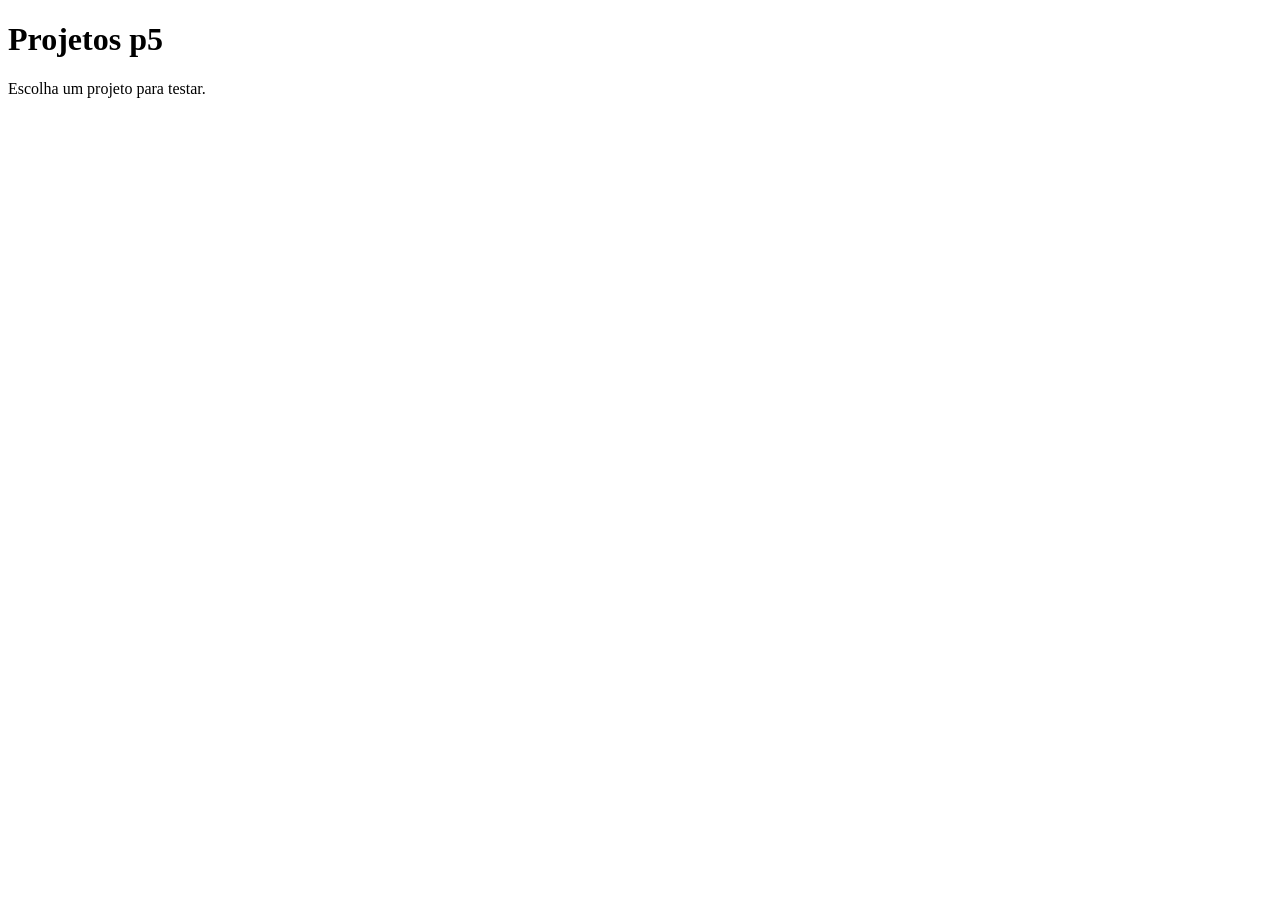
==== index.html @ 9390bd30 "Add initial index.html file for project structure" ====
<!DOCTYPE html>
<html lang="pt-BR">
<head>
  <meta charset="UTF-8" />
  <meta name="viewport" content="width=device-width, initial-scale=1.0" />
  <title>Projetos p5</title>
  <link rel="stylesheet" href="./style.css" />
</head>
<body class="gallery-page">
  <header class="topbar">
    <h1>Projetos p5</h1>
    <p>Escolha um projeto para testar.</p>
  </header>

  <main>
    <section id="project-list" class="project-grid"></section>
  </main>

  <script src="./app.js"></script>
</body>
</html>
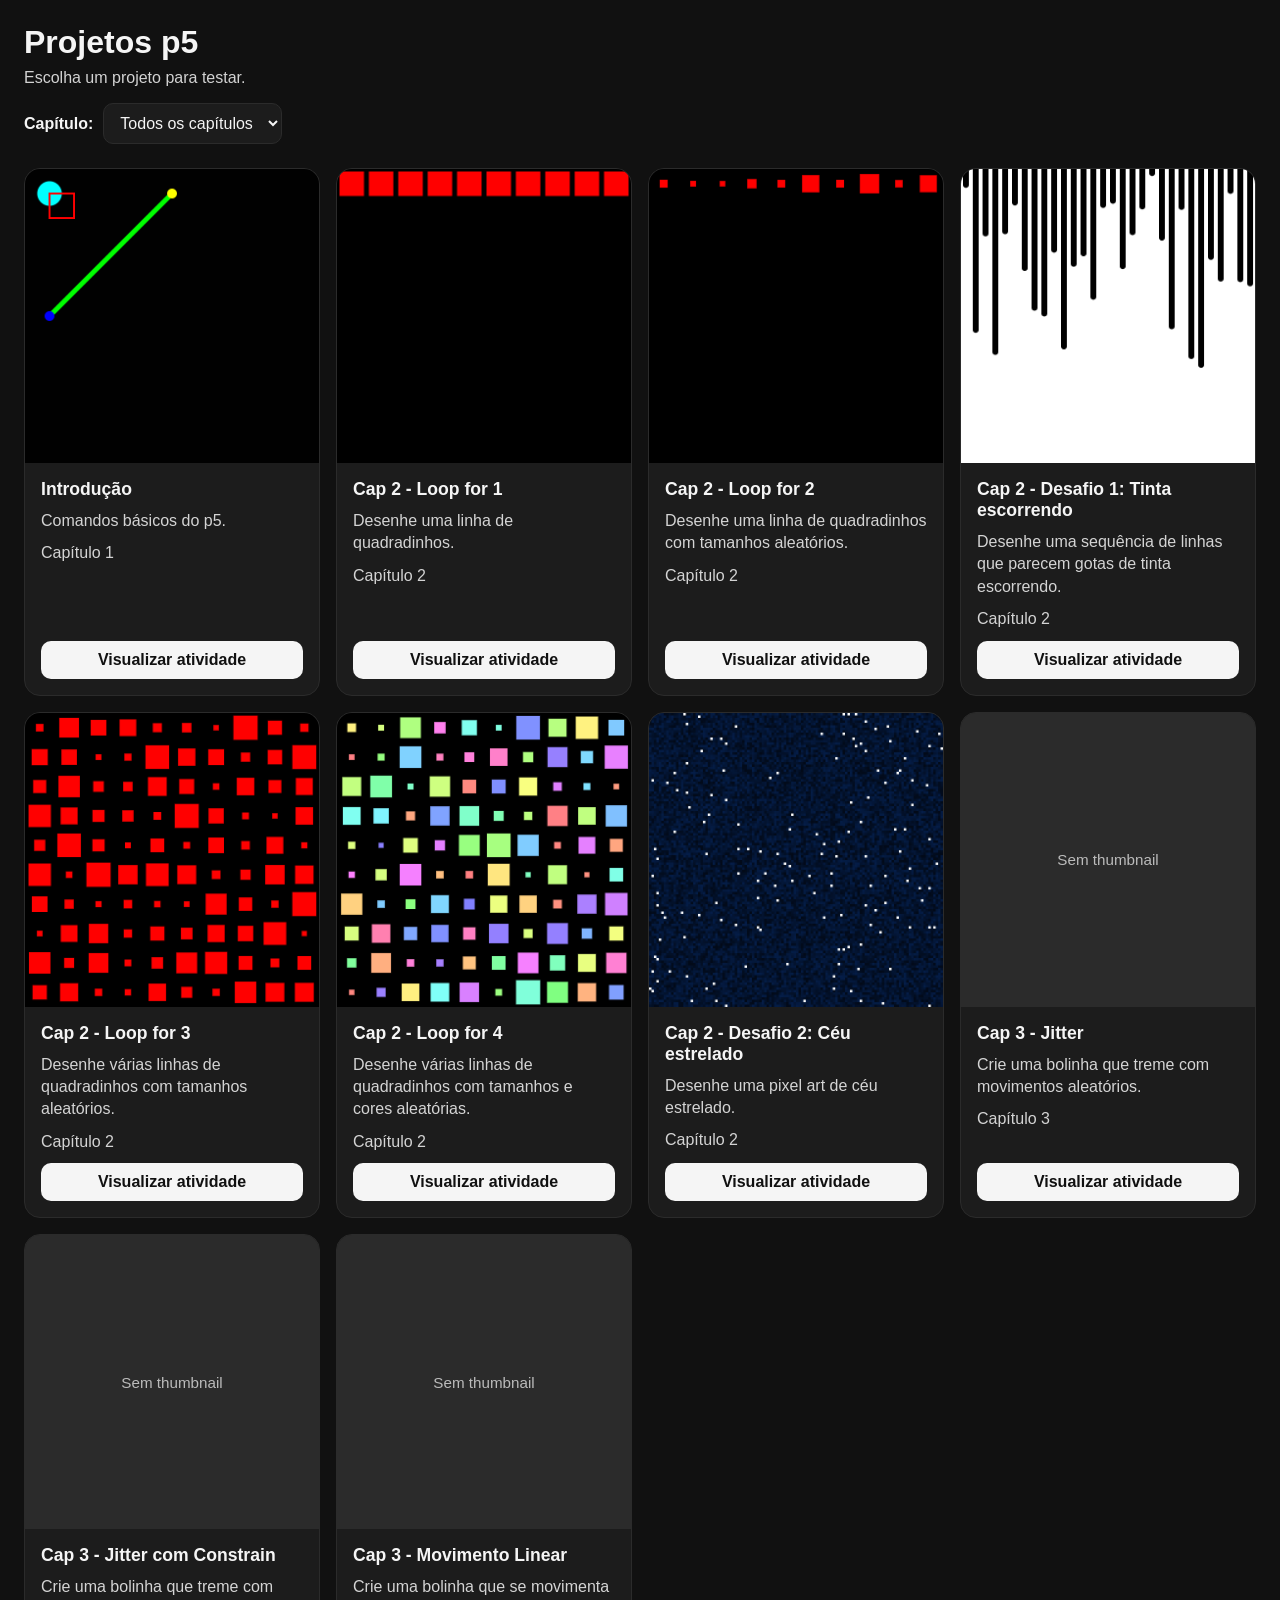
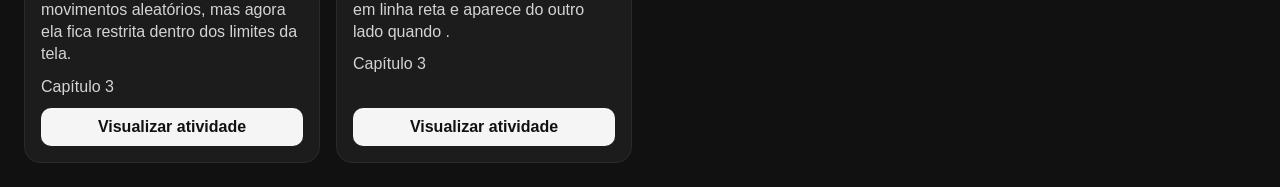
==== commit 8767fd93: "updated things and stuff" ====
--- a/index.html
+++ b/index.html
@@ -1,21 +1,28 @@
-<!DOCTYPE html>
+<!doctype html>
 <html lang="pt-BR">
-<head>
-  <meta charset="UTF-8" />
-  <meta name="viewport" content="width=device-width, initial-scale=1.0" />
-  <title>Projetos p5</title>
-  <link rel="stylesheet" href="./style.css" />
-</head>
-<body class="gallery-page">
-  <header class="topbar">
-    <h1>Projetos p5</h1>
-    <p>Escolha um projeto para testar.</p>
-  </header>
+  <head>
+    <meta charset="UTF-8" />
+    <meta name="viewport" content="width=device-width, initial-scale=1.0" />
+    <title>Projetos p5</title>
+    <link rel="stylesheet" href="./style.css" />
+  </head>
+  <body class="gallery-page">
+    <header class="topbar">
+      <h1>Projetos p5</h1>
+      <p>Escolha um projeto para testar.</p>
 
-  <main>
-    <section id="project-list" class="project-grid"></section>
-  </main>
+      <div class="filters">
+        <label for="chapter-filter">Capítulo:</label>
+        <select id="chapter-filter">
+          <option value="all">Todos os capítulos</option>
+        </select>
+      </div>
+    </header>
 
-  <script src="./app.js"></script>
-</body>
+    <main>
+      <section id="project-list" class="project-grid"></section>
+    </main>
+
+    <script src="./app.js"></script>
+  </body>
 </html>
--- a/style.css
+++ b/style.css
@@ -0,0 +1,217 @@
+* {
+  box-sizing: border-box;
+}
+
+html,
+body {
+  margin: 0;
+  min-height: 100%;
+  font-family: Arial, Helvetica, sans-serif;
+  background: #111;
+  color: #f5f5f5;
+}
+
+a {
+  color: inherit;
+  text-decoration: none;
+}
+
+button {
+  font: inherit;
+  cursor: pointer;
+}
+
+.gallery-page {
+  min-height: 100vh;
+  padding: 24px;
+}
+
+.topbar {
+  margin-bottom: 24px;
+}
+
+.topbar h1 {
+  margin: 0 0 8px;
+  font-size: 2rem;
+}
+
+.topbar p {
+  margin: 0;
+  opacity: 0.85;
+}
+
+.project-grid {
+  display: grid;
+  grid-template-columns: repeat(auto-fit, minmax(260px, 1fr));
+  gap: 16px;
+  justify-content: center;
+}
+
+.project-card {
+  background: #1c1c1c;
+  border: 1px solid #2b2b2b;
+  border-radius: 16px;
+  overflow: hidden;
+  min-height: 220px;
+  display: flex;
+  flex-direction: column;
+  max-width: 400px;
+  width: 100%;
+}
+
+.project-thumb {
+  aspect-ratio: 1/1;
+  width: 100%;
+  background: #2b2b2b center / cover no-repeat;
+  display: flex;
+  align-items: center;
+  justify-content: center;
+  color: #bbb;
+  font-size: 0.95rem;
+}
+
+.project-content {
+  padding: 16px;
+  display: flex;
+  flex-direction: column;
+  gap: 10px;
+  flex: 1;
+}
+
+.project-content h2 {
+  margin: 0;
+  font-size: 1.1rem;
+}
+
+.project-content p {
+  margin: 0;
+  opacity: 0.85;
+  line-height: 1.4;
+}
+
+.project-content a {
+  margin-top: auto;
+  display: inline-block;
+  background: #f5f5f5;
+  color: #111;
+  padding: 10px 14px;
+  border-radius: 10px;
+  font-weight: bold;
+  text-align: center;
+}
+
+.viewer-page {
+  width: 100vw;
+  height: 100vh;
+  overflow: hidden;
+}
+
+.viewer-shell {
+  width: 100%;
+  height: 100%;
+  display: grid;
+  grid-template-rows: auto 1fr;
+}
+
+.viewer-topbar {
+  display: flex;
+  justify-content: space-between;
+  align-items: center;
+  gap: 16px;
+  padding: 12px 16px;
+  background: #181818;
+  border-bottom: 1px solid #2b2b2b;
+}
+
+.viewer-info h1 {
+  margin: 0;
+  font-size: 1.1rem;
+}
+
+.viewer-info p {
+  margin: 4px 0 0;
+  opacity: 0.8;
+  font-size: 0.92rem;
+}
+
+.viewer-actions {
+  display: flex;
+  gap: 10px;
+  align-items: center;
+}
+
+.viewer-actions button,
+.viewer-actions .back-btn {
+  background: #f5f5f5;
+  color: #111;
+  border: none;
+  padding: 10px 14px;
+  border-radius: 10px;
+  font-weight: bold;
+}
+
+.viewer-stage {
+  width: 100%;
+  height: 100%;
+  overflow: hidden;
+}
+
+.iframe-wrap {
+  position: relative;
+  width: 100%;
+  height: 100%;
+  background: #000;
+}
+
+#viewer {
+  width: 100%;
+  height: 100%;
+  border: none;
+  display: block;
+  background: #000;
+}
+
+/* Ajuste essa altura se houver uma barrinha clicável no topo do embed */
+.top-shield {
+  position: absolute;
+  top: 0;
+  left: 0;
+  width: 100%;
+  height: 48px;
+  z-index: 10;
+  background: transparent;
+  pointer-events: auto;
+}
+
+/* classe opcional para esconder o escudo */
+.top-shield.disabled {
+  pointer-events: none;
+}
+
+.error-box {
+  padding: 24px;
+}
+
+.error-box h2 {
+  margin-top: 0;
+}
+.filters {
+  margin-top: 16px;
+  display: flex;
+  align-items: center;
+  gap: 10px;
+  flex-wrap: wrap;
+}
+
+.filters label {
+  font-weight: bold;
+}
+
+.filters select {
+  font: inherit;
+  padding: 10px 12px;
+  border-radius: 10px;
+  border: 1px solid #2b2b2b;
+  background: #1c1c1c;
+  color: #f5f5f5;
+}
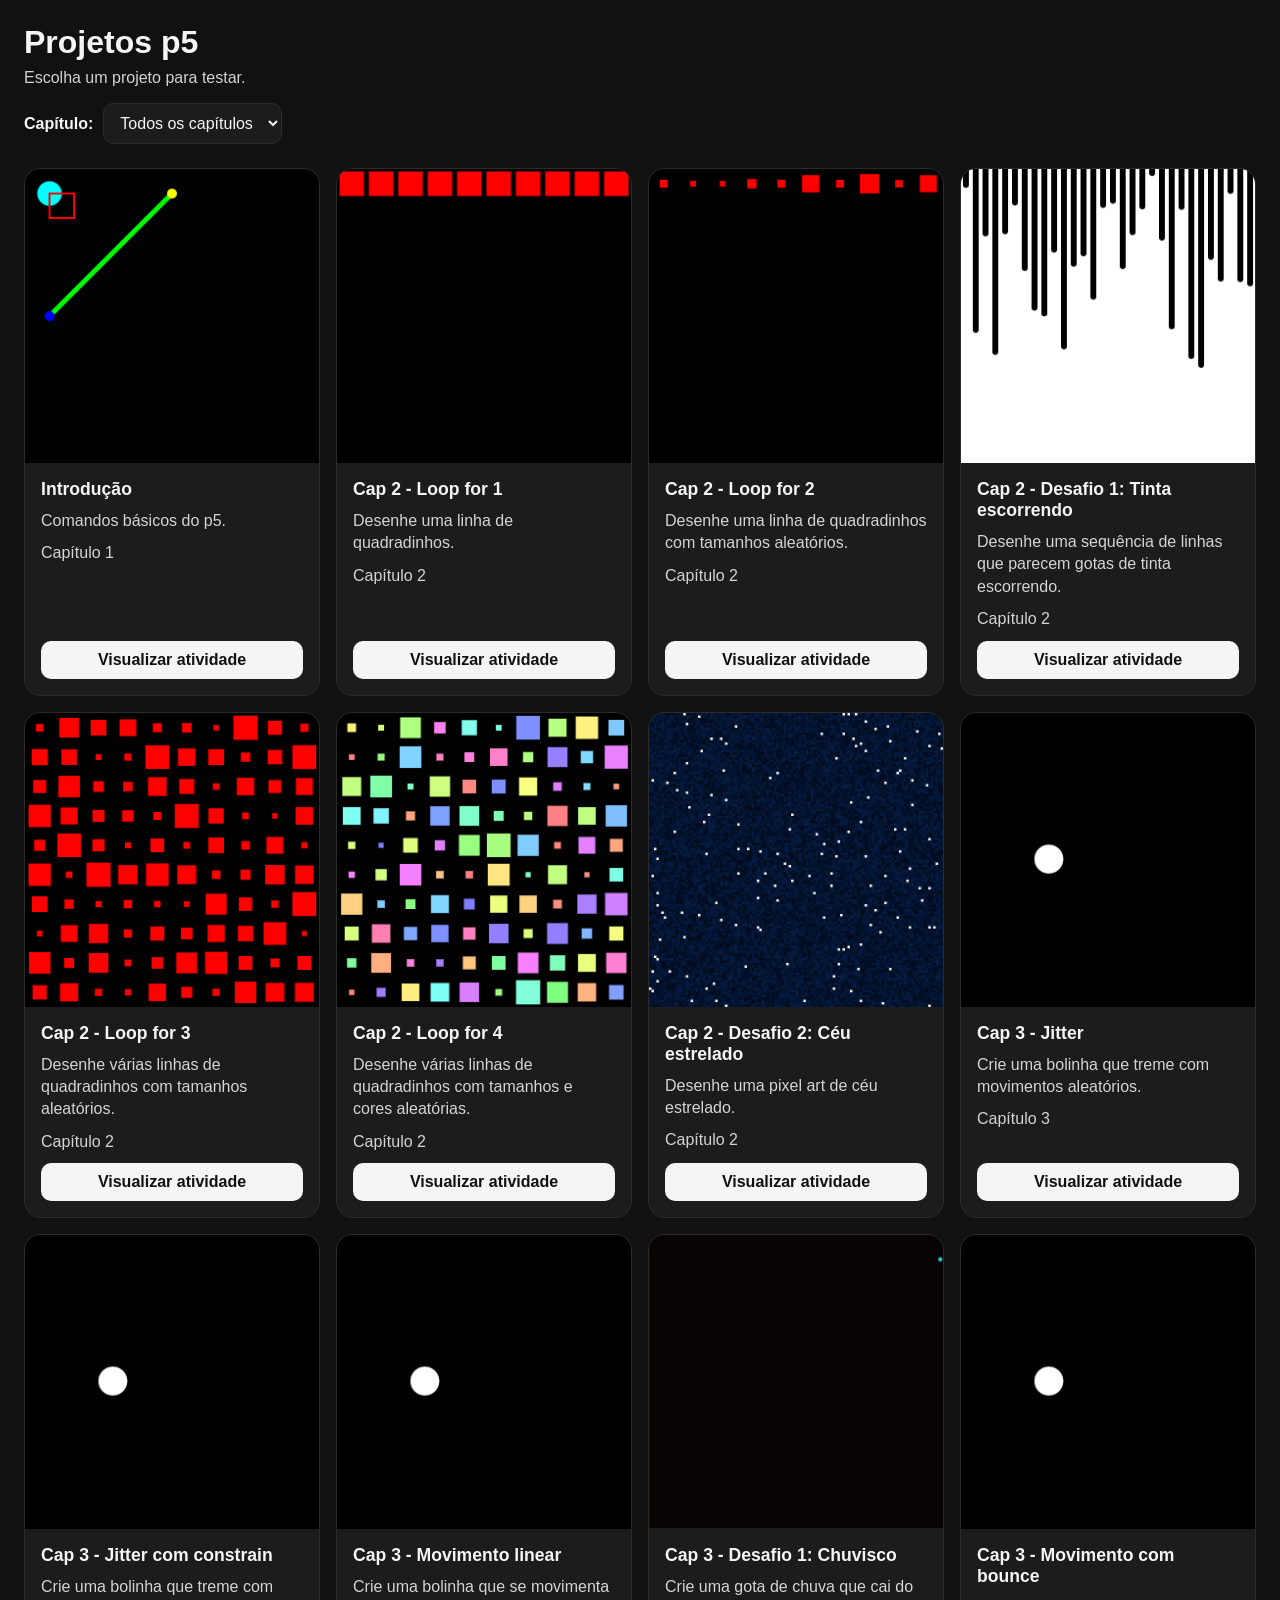
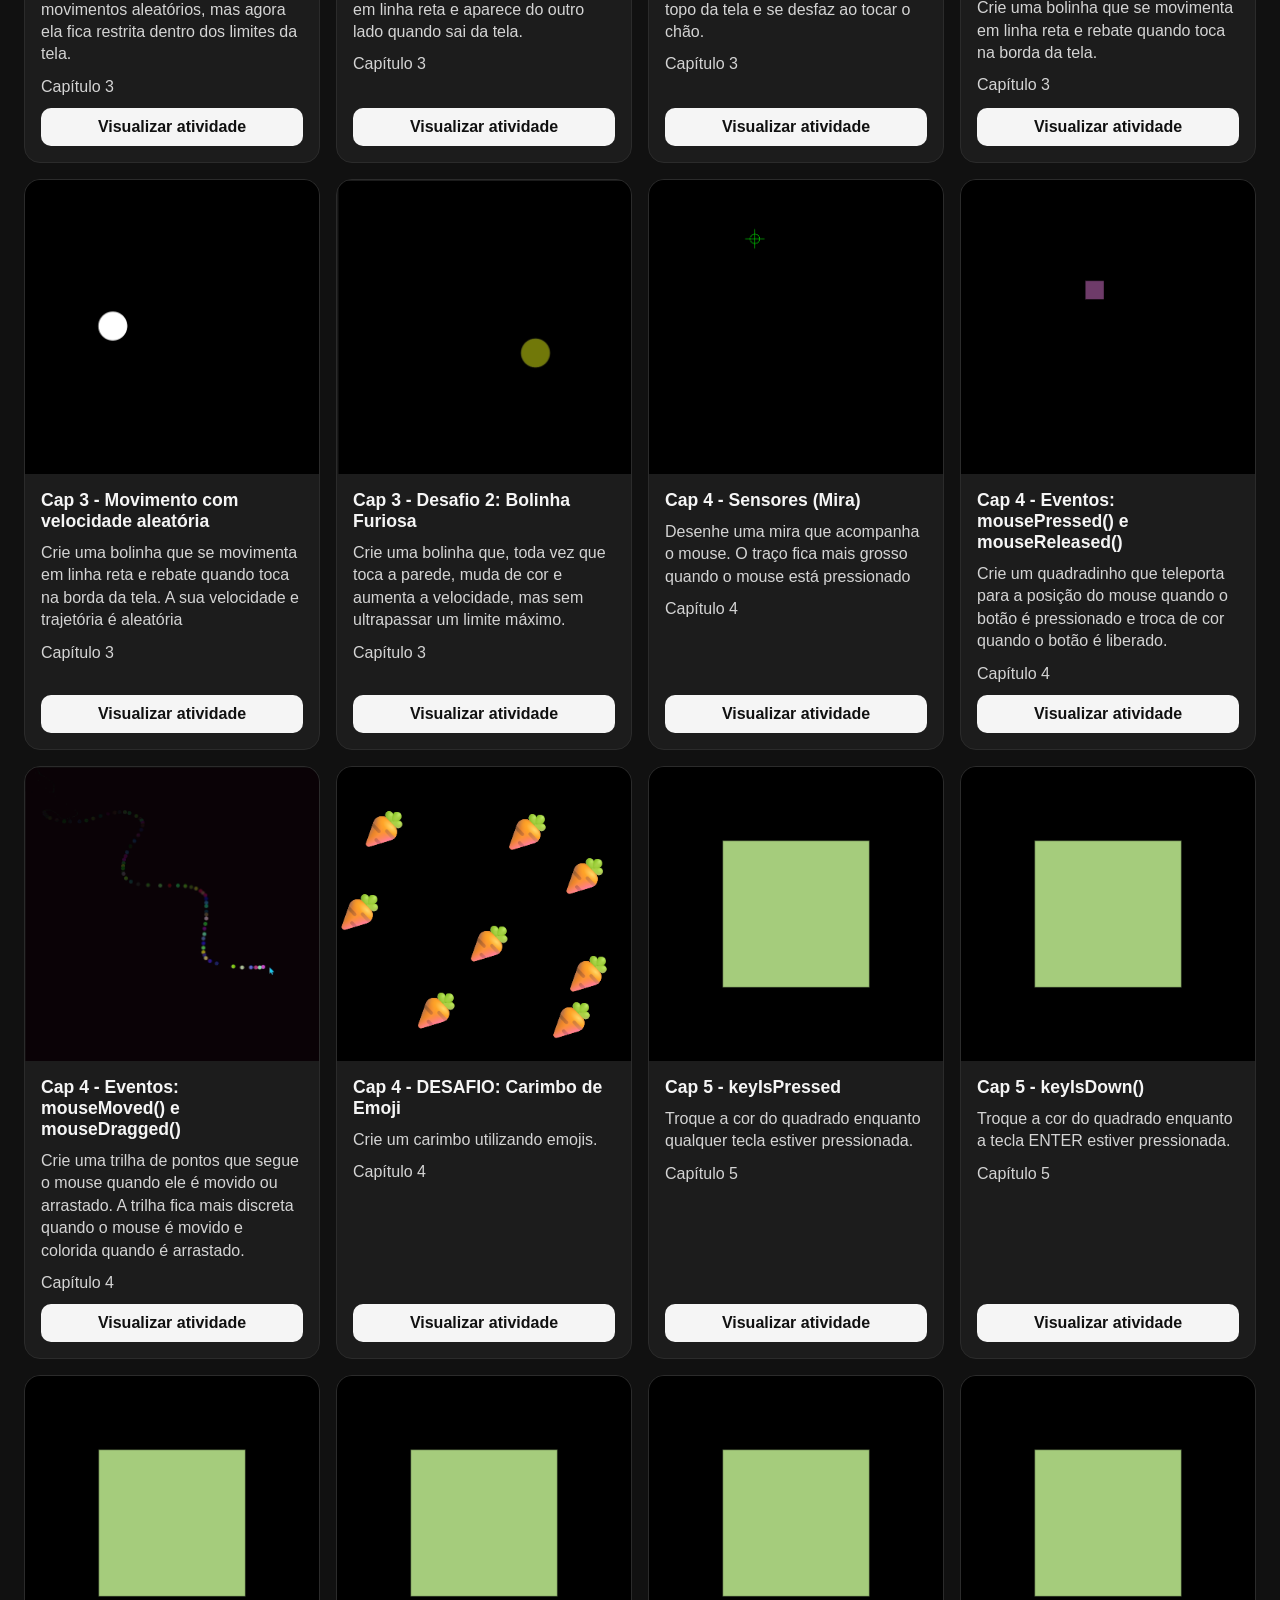
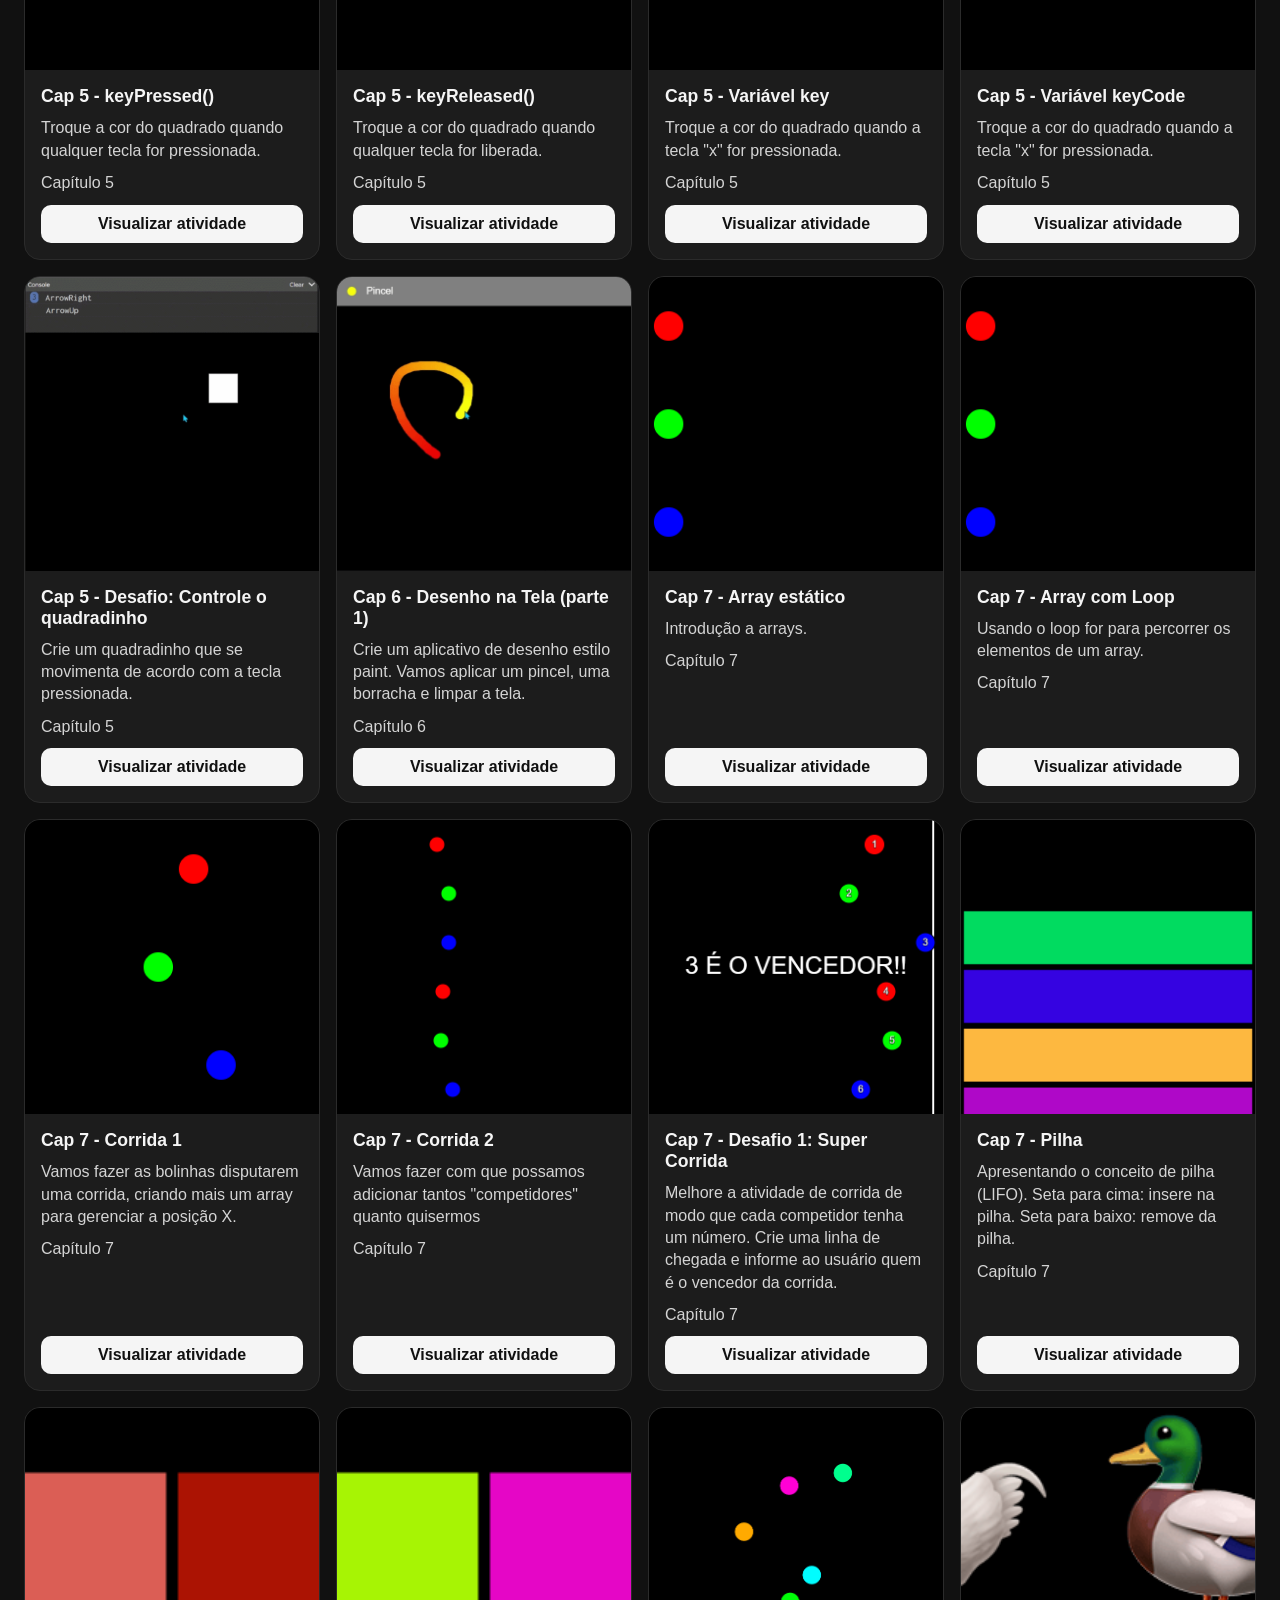
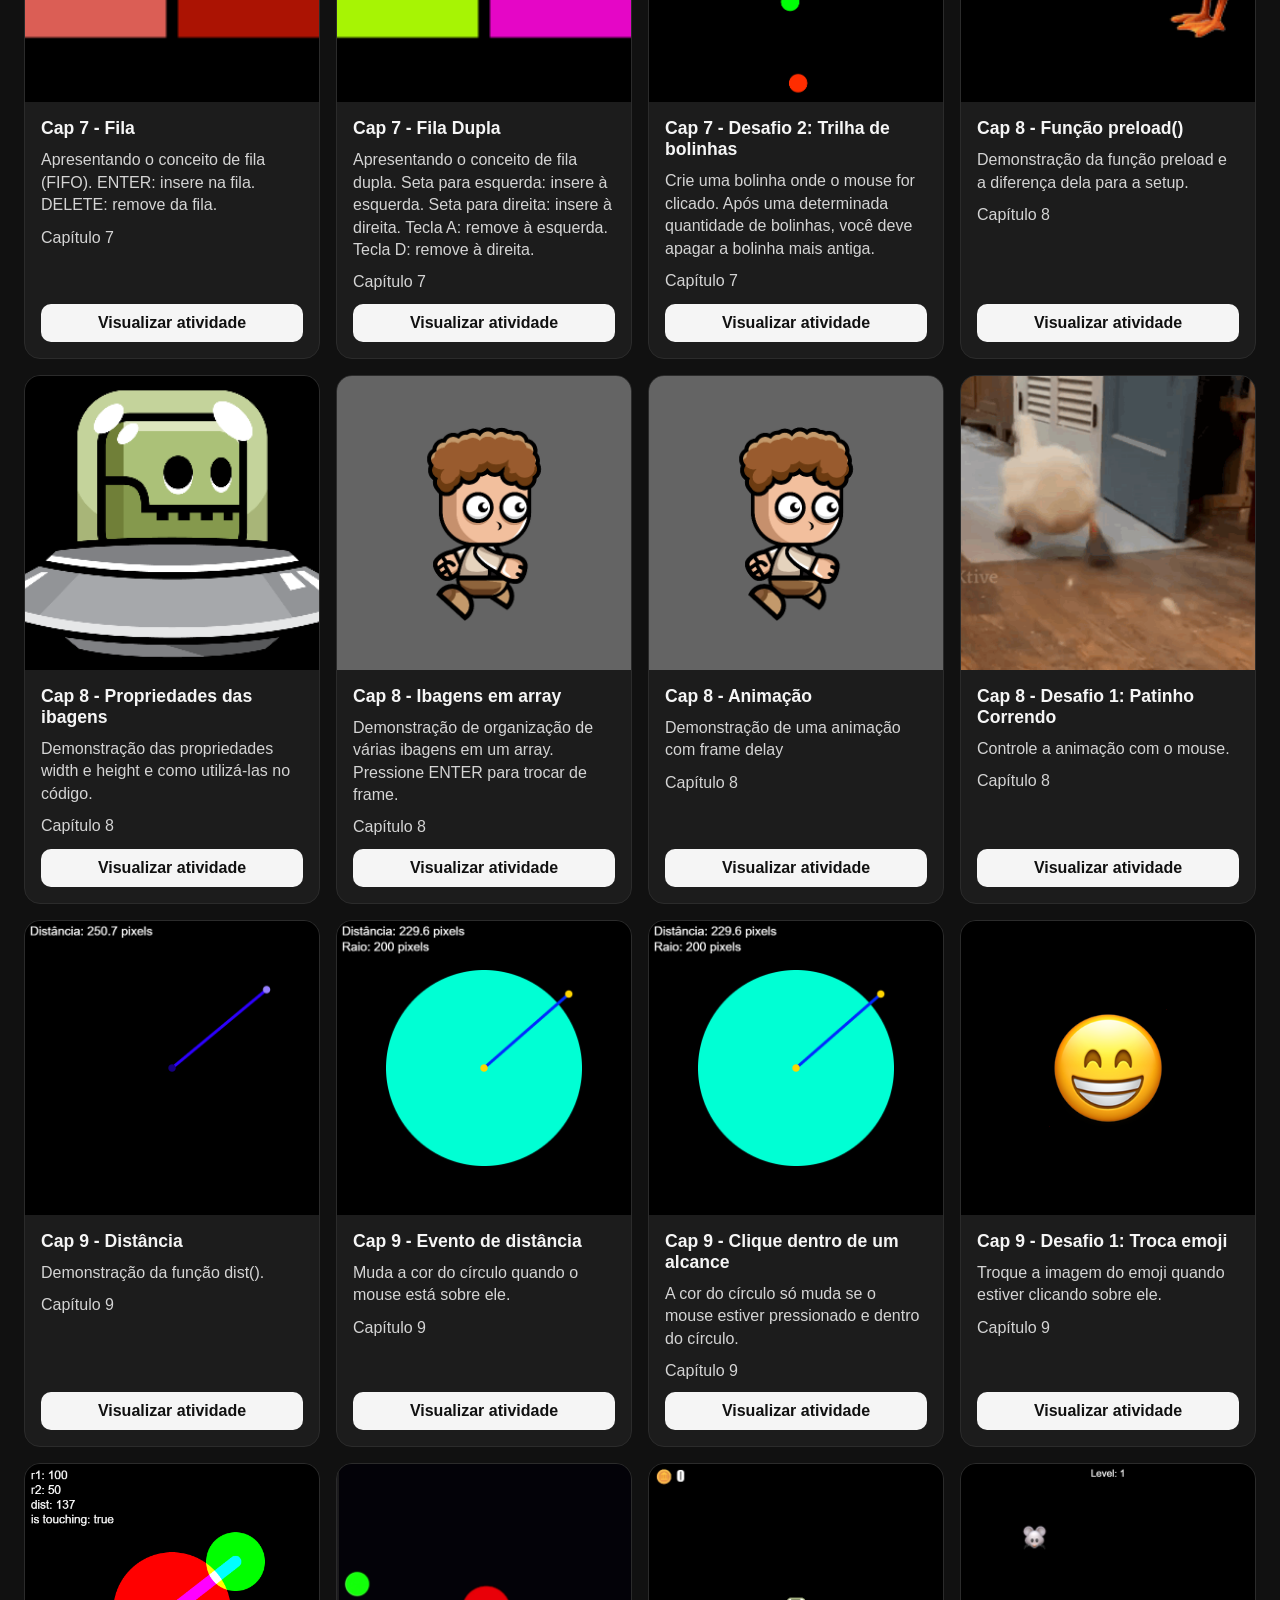
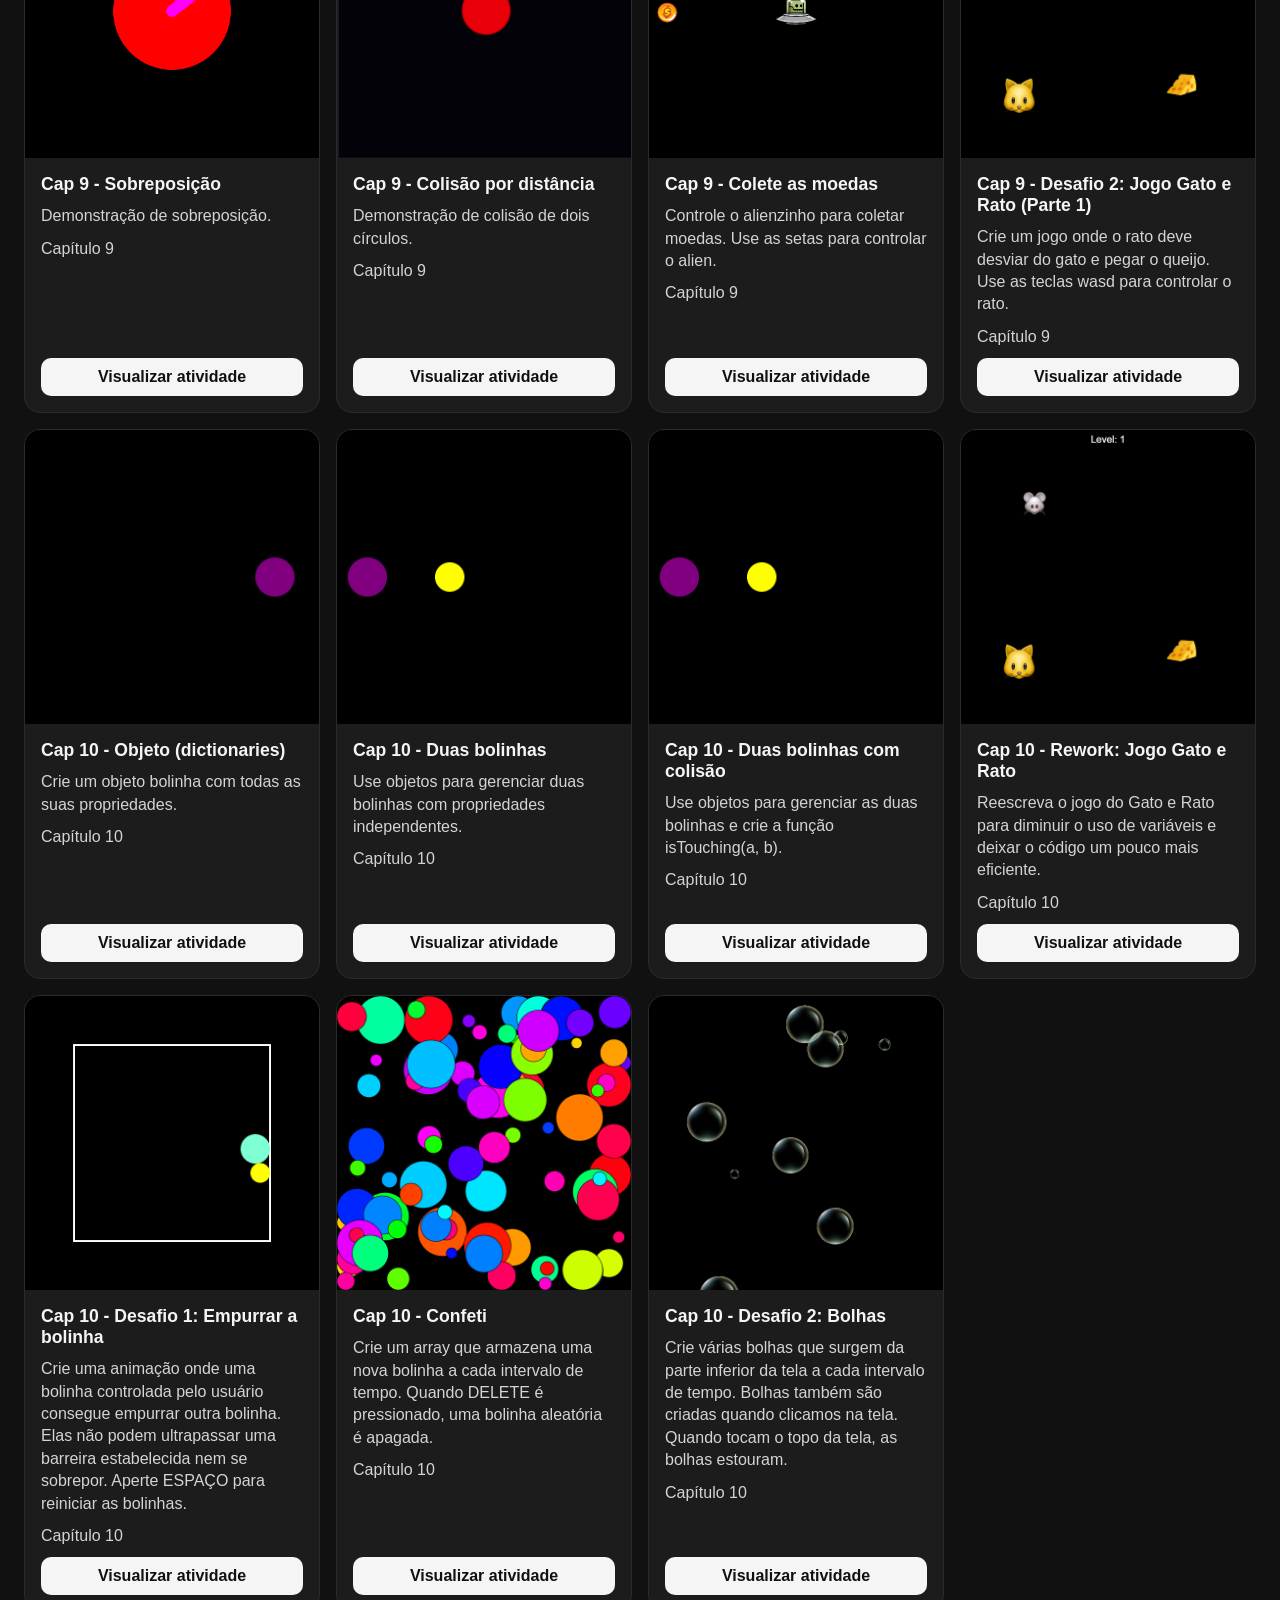
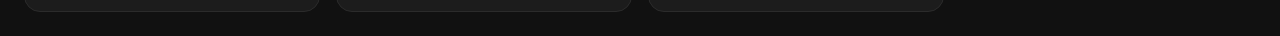
==== commit f067a5e7: "favicon" ====
--- a/index.html
+++ b/index.html
@@ -3,6 +3,7 @@
   <head>
     <meta charset="UTF-8" />
     <meta name="viewport" content="width=device-width, initial-scale=1.0" />
+    <link rel="shortcut icon" href="favicon.ico" type="image/x-icon" />
     <title>Projetos p5</title>
     <link rel="stylesheet" href="./style.css" />
   </head>
--- a/style.css
+++ b/style.css
@@ -215,3 +215,72 @@
   background: #1c1c1c;
   color: #f5f5f5;
 }
+
+.links-toolbar {
+  margin-bottom: 20px;
+}
+
+.links-toolbar button {
+  background: #f5f5f5;
+  color: #111;
+  border: none;
+  padding: 10px 14px;
+  border-radius: 10px;
+  font-weight: bold;
+}
+
+.links-list {
+  display: grid;
+  gap: 16px;
+}
+
+.link-card {
+  background: #1c1c1c;
+  border: 1px solid #2b2b2b;
+  border-radius: 16px;
+  padding: 16px;
+}
+
+.link-card-title {
+  margin: 0 0 8px;
+  font-size: 1.1rem;
+}
+
+.link-card-meta {
+  margin: 0 0 12px;
+  opacity: 0.75;
+}
+
+.link-card-url {
+  width: 100%;
+  height: 44px;
+  min-height: 44px;
+  max-height: 44px;
+  padding: 12px;
+  border-radius: 10px;
+  border: 1px solid #333;
+  background: #111;
+  color: #f5f5f5;
+  font: inherit;
+  line-height: 1.2;
+  overflow: hidden;
+  white-space: nowrap;
+}
+
+.link-card-actions {
+  display: flex;
+  gap: 10px;
+  flex-wrap: wrap;
+  margin-top: 12px;
+}
+
+.link-card-actions button {
+  background: #f5f5f5;
+  color: #111;
+  border: none;
+  padding: 6px 10px;
+  border-radius: 8px;
+  font-weight: 600;
+  font-size: 0.85rem;
+  line-height: 1.1;
+}
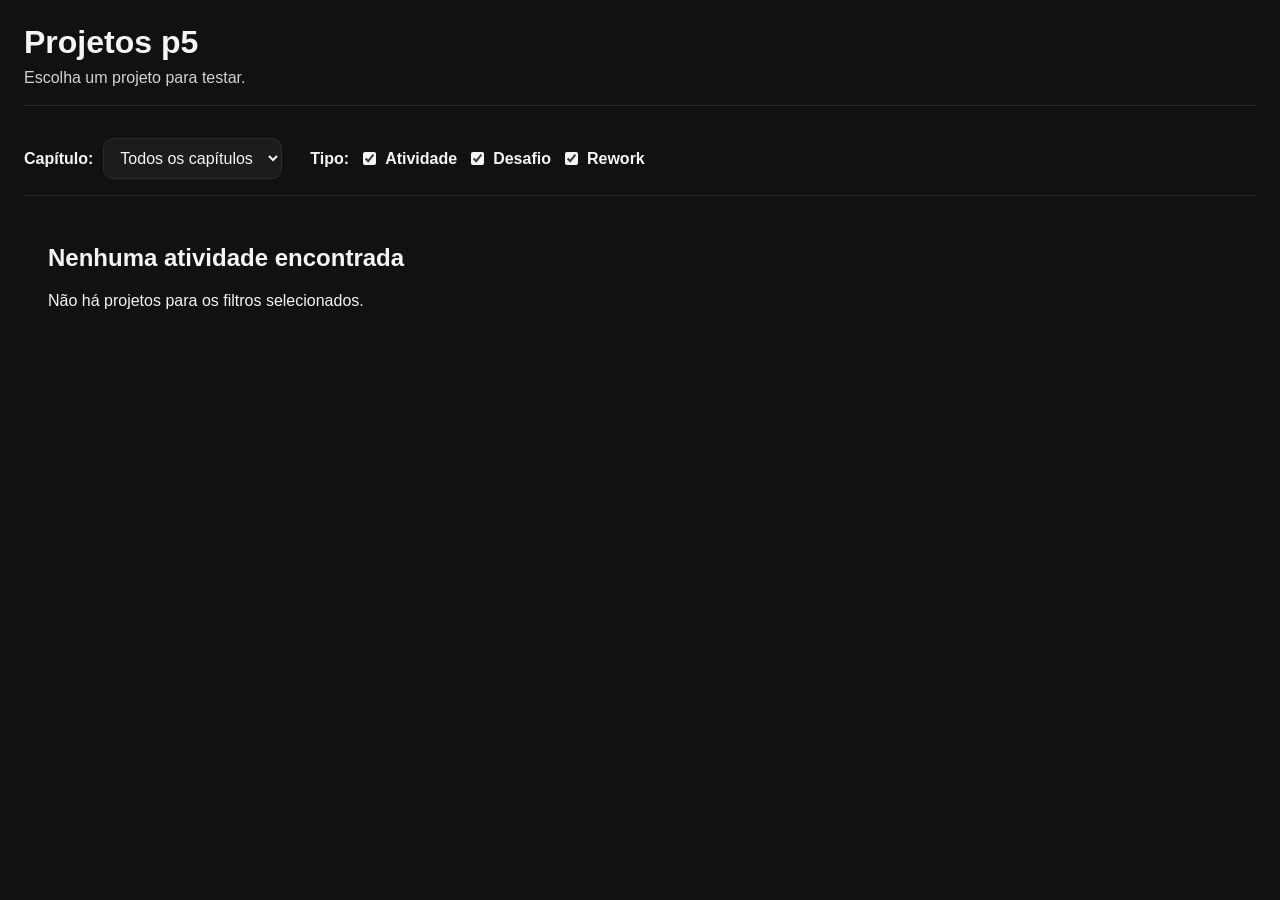
==== commit f495e13a: "filtros atualizados" ====
--- a/index.html
+++ b/index.html
@@ -12,11 +12,49 @@
       <h1>Projetos p5</h1>
       <p>Escolha um projeto para testar.</p>
 
-      <div class="filters">
-        <label for="chapter-filter">Capítulo:</label>
-        <select id="chapter-filter">
-          <option value="all">Todos os capítulos</option>
-        </select>
+      <div class="filters-wrap">
+        <div class="filters">
+          <div class="filter-group">
+            <label for="chapter-filter">Capítulo:</label>
+            <select id="chapter-filter">
+              <option value="all">Todos os capítulos</option>
+            </select>
+          </div>
+
+          <div class="filter-group">
+            <span class="filter-label">Tipo:</span>
+
+            <label class="checkbox-option">
+              <input
+                type="checkbox"
+                name="type-filter"
+                value="activity"
+                checked
+              />
+              <span>Atividade</span>
+            </label>
+
+            <label class="checkbox-option">
+              <input
+                type="checkbox"
+                name="type-filter"
+                value="challenge"
+                checked
+              />
+              <span>Desafio</span>
+            </label>
+
+            <label class="checkbox-option">
+              <input
+                type="checkbox"
+                name="type-filter"
+                value="rework"
+                checked
+              />
+              <span>Rework</span>
+            </label>
+          </div>
+        </div>
       </div>
     </header>
 
--- a/style.css
+++ b/style.css
@@ -284,3 +284,63 @@
   font-size: 0.85rem;
   line-height: 1.1;
 }
+
+.filters-wrap {
+  margin-top: 18px;
+  padding: 16px 0;
+  border-top: 1px solid #2b2b2b;
+  border-bottom: 1px solid #2b2b2b;
+}
+
+.filters {
+  display: flex;
+  flex-wrap: wrap;
+  gap: 18px 28px;
+  align-items: center;
+}
+
+.filter-group {
+  display: flex;
+  flex-wrap: wrap;
+  align-items: center;
+  gap: 10px;
+}
+
+.filter-label,
+.filter-group label {
+  font-weight: bold;
+}
+
+.filters select {
+  font: inherit;
+  padding: 10px 12px;
+  border-radius: 10px;
+  border: 1px solid #2b2b2b;
+  background: #1c1c1c;
+  color: #f5f5f5;
+}
+
+.checkbox-option {
+  display: inline-flex;
+  align-items: center;
+  gap: 6px;
+  font-weight: normal;
+}
+
+.checkbox-option input {
+  accent-color: #f5f5f5;
+}
+
+.project-meta {
+  margin: 0;
+  font-size: 0.92rem;
+  opacity: 0.78;
+  line-height: 1.3;
+}
+
+.project-type {
+  margin: 0;
+  font-size: 0.88rem;
+  opacity: 0.72;
+  text-transform: lowercase;
+}
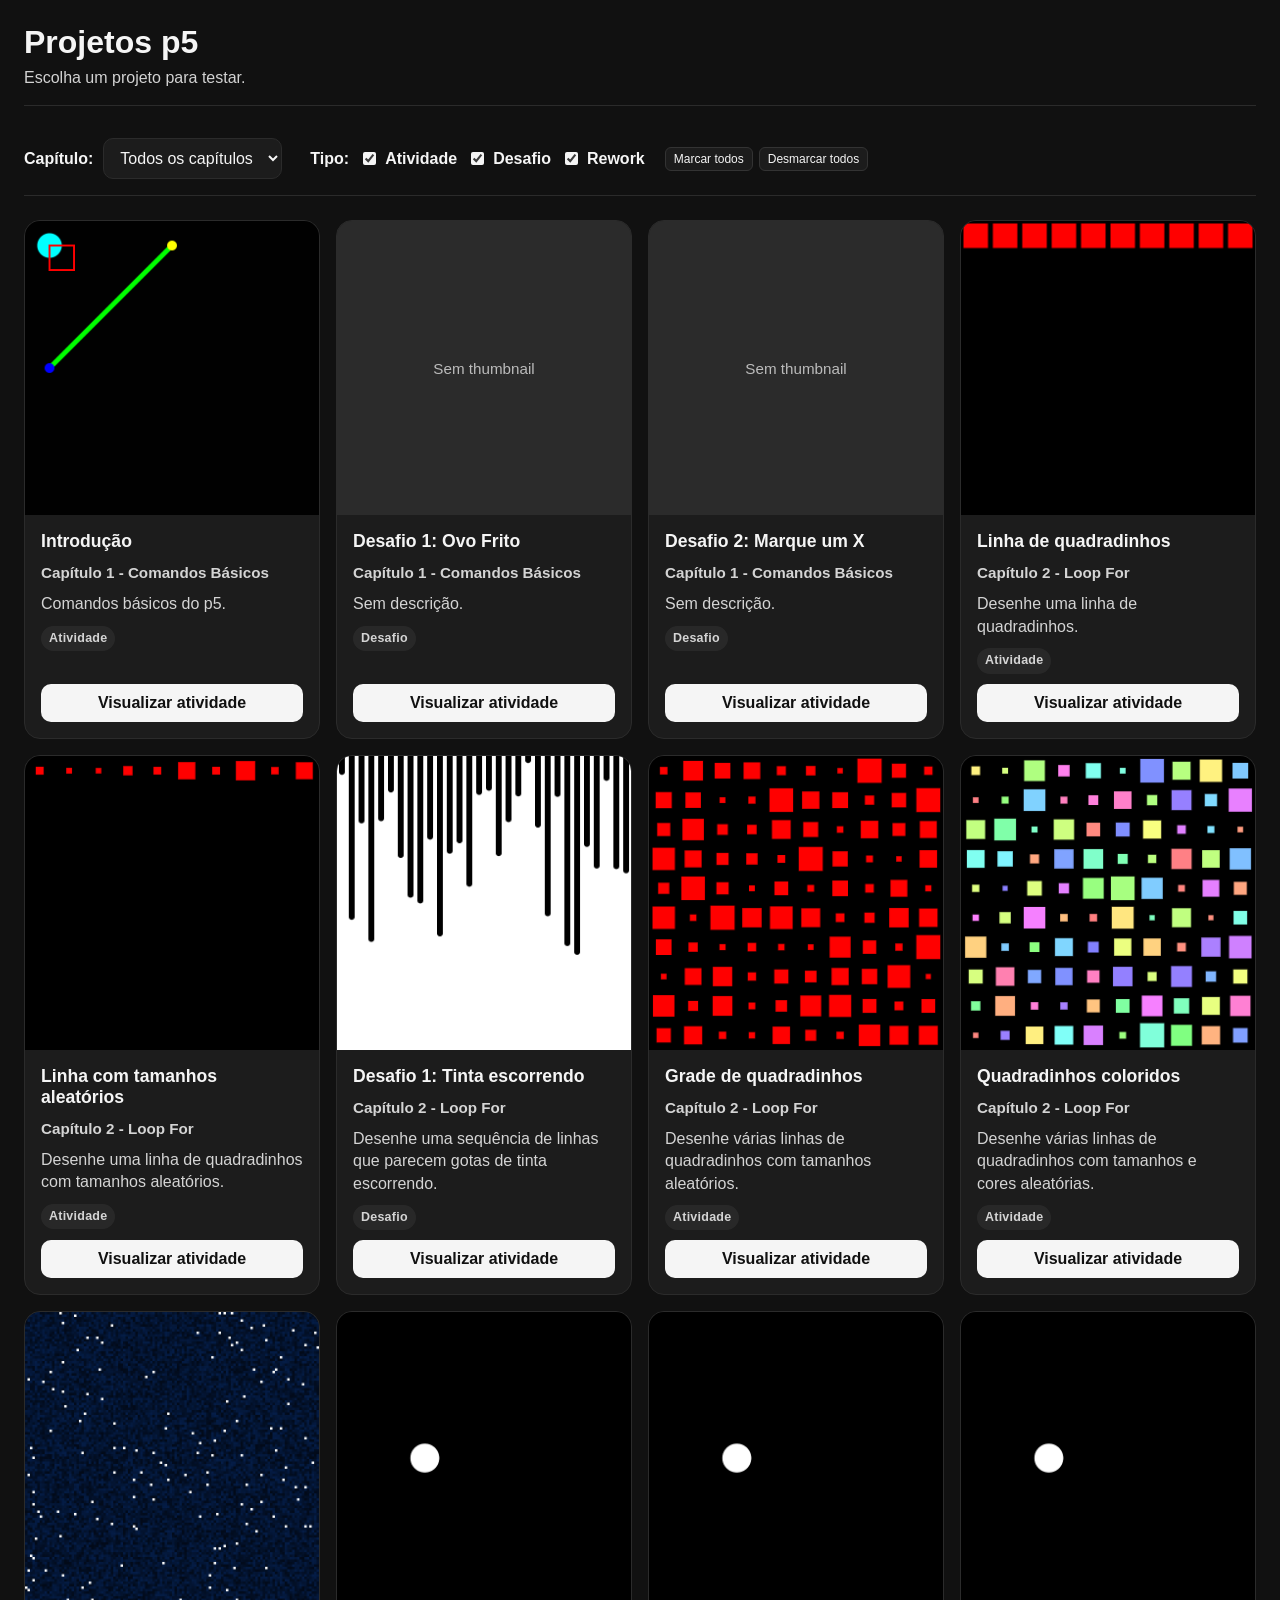
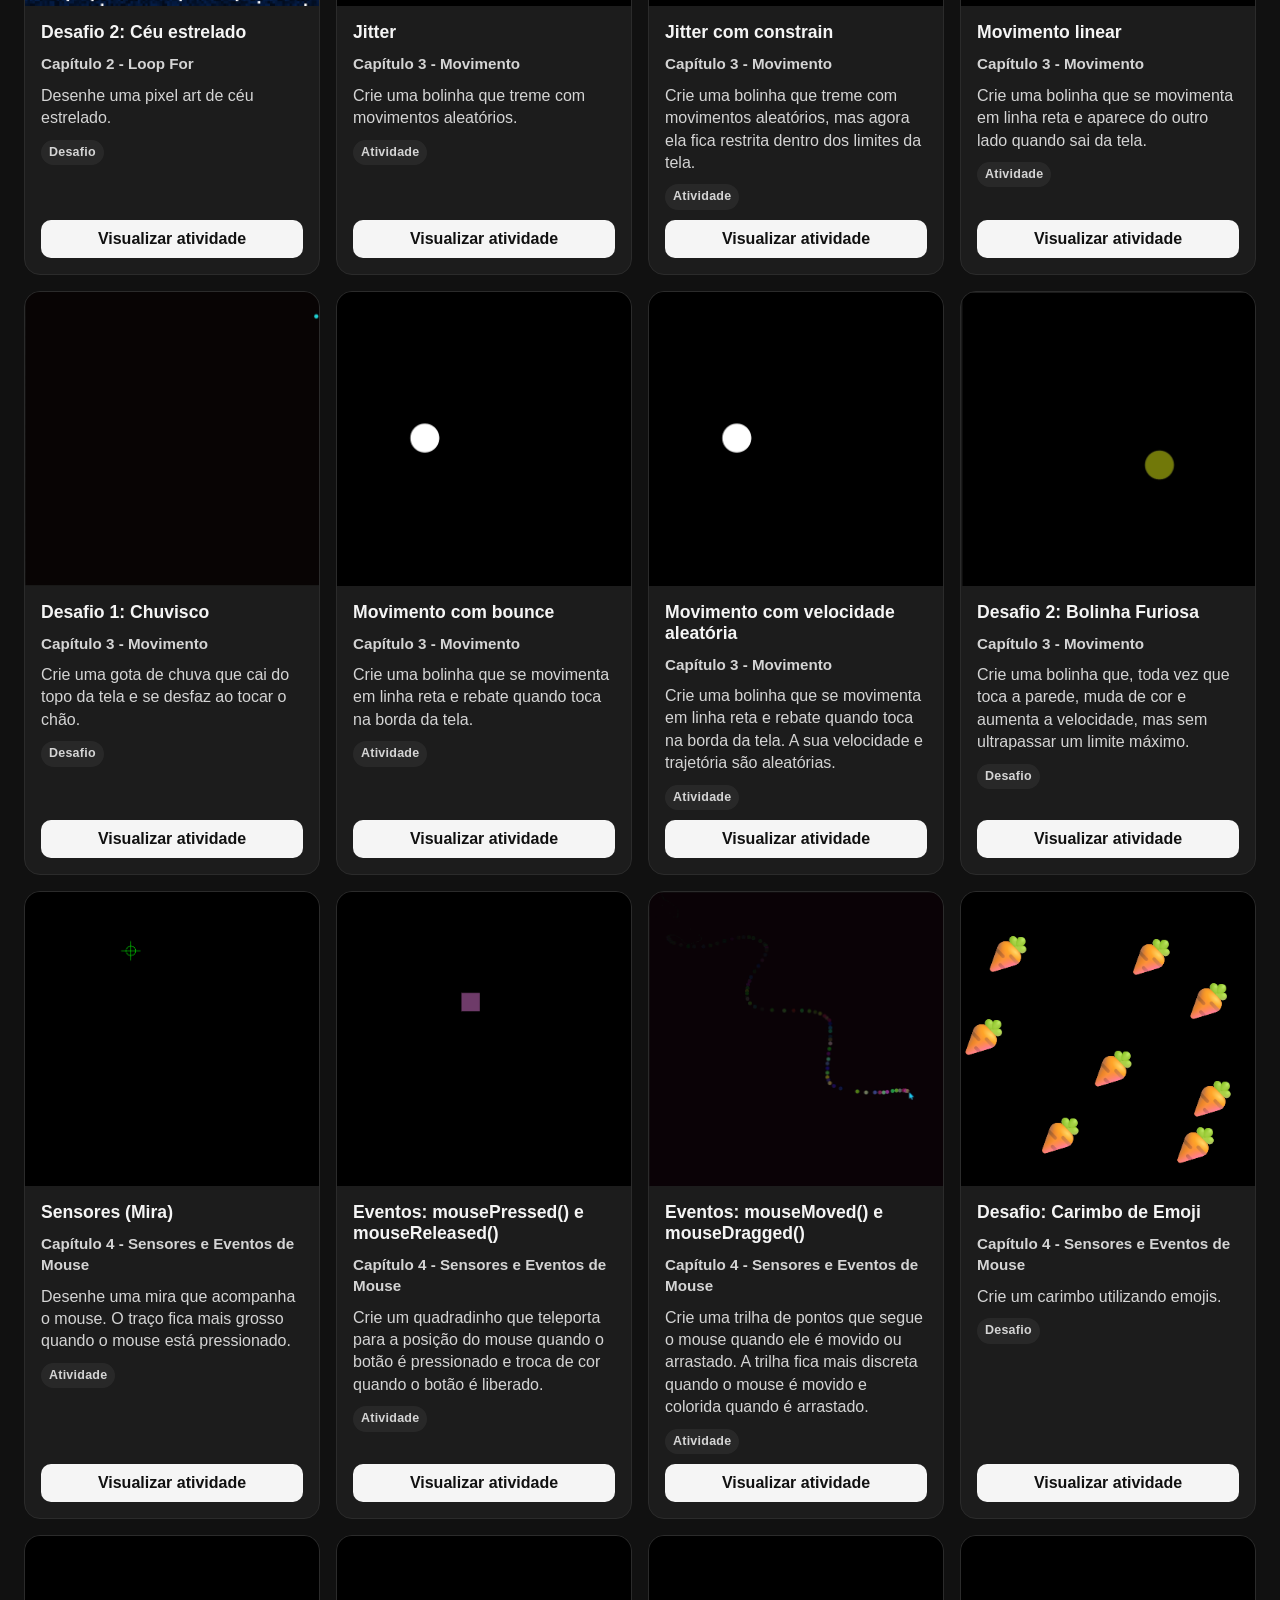
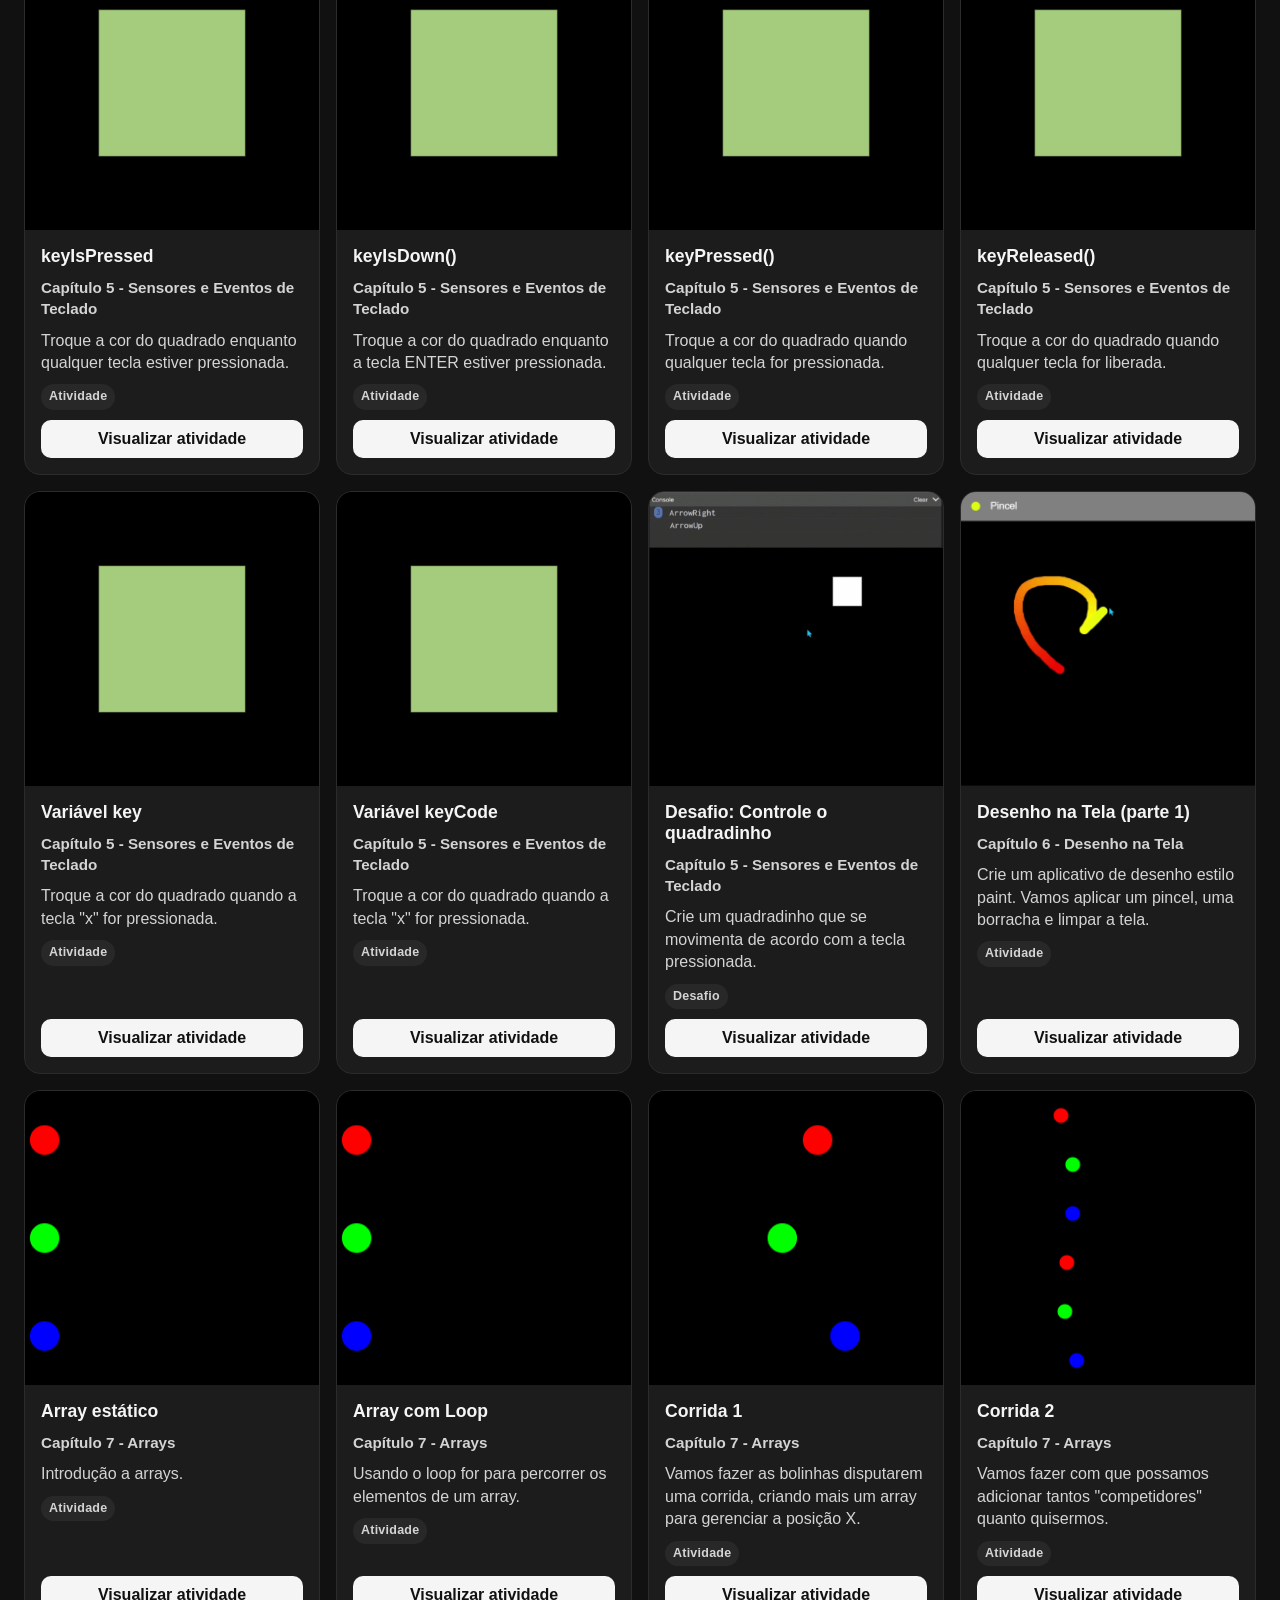
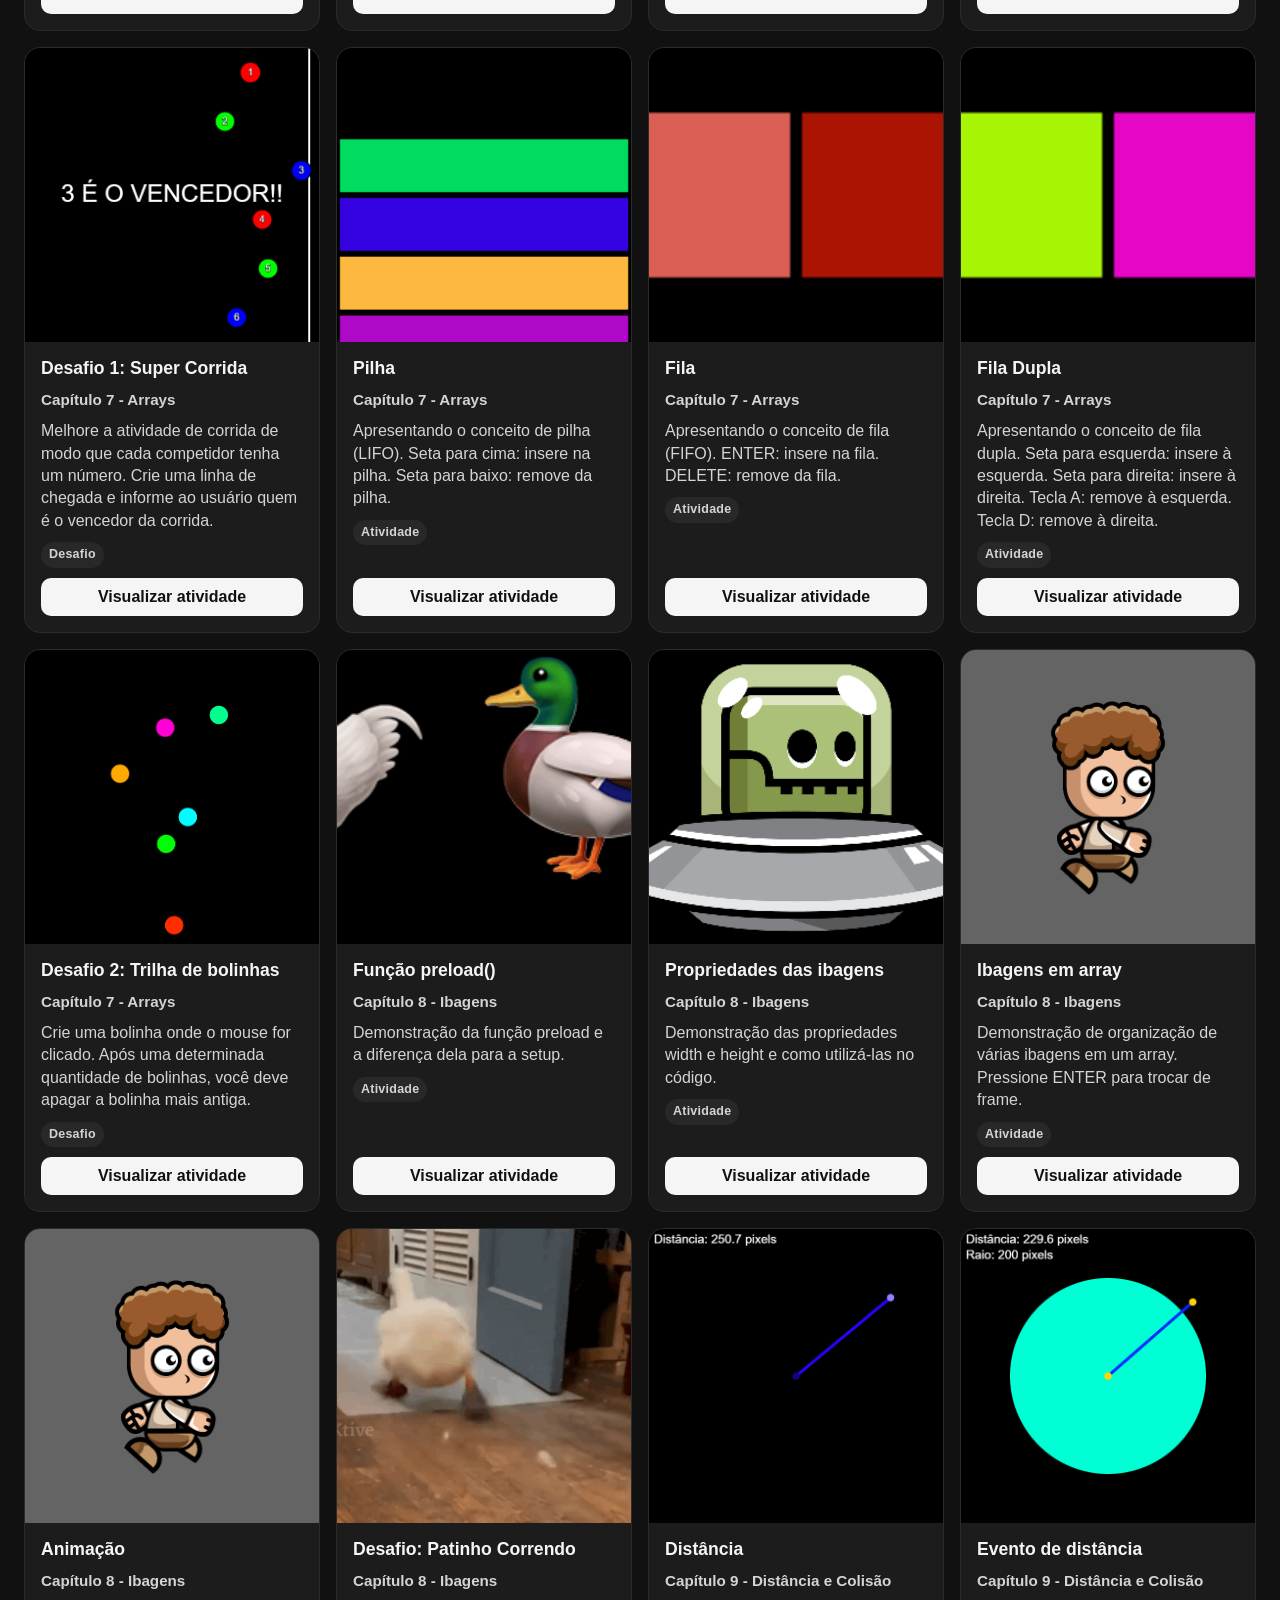
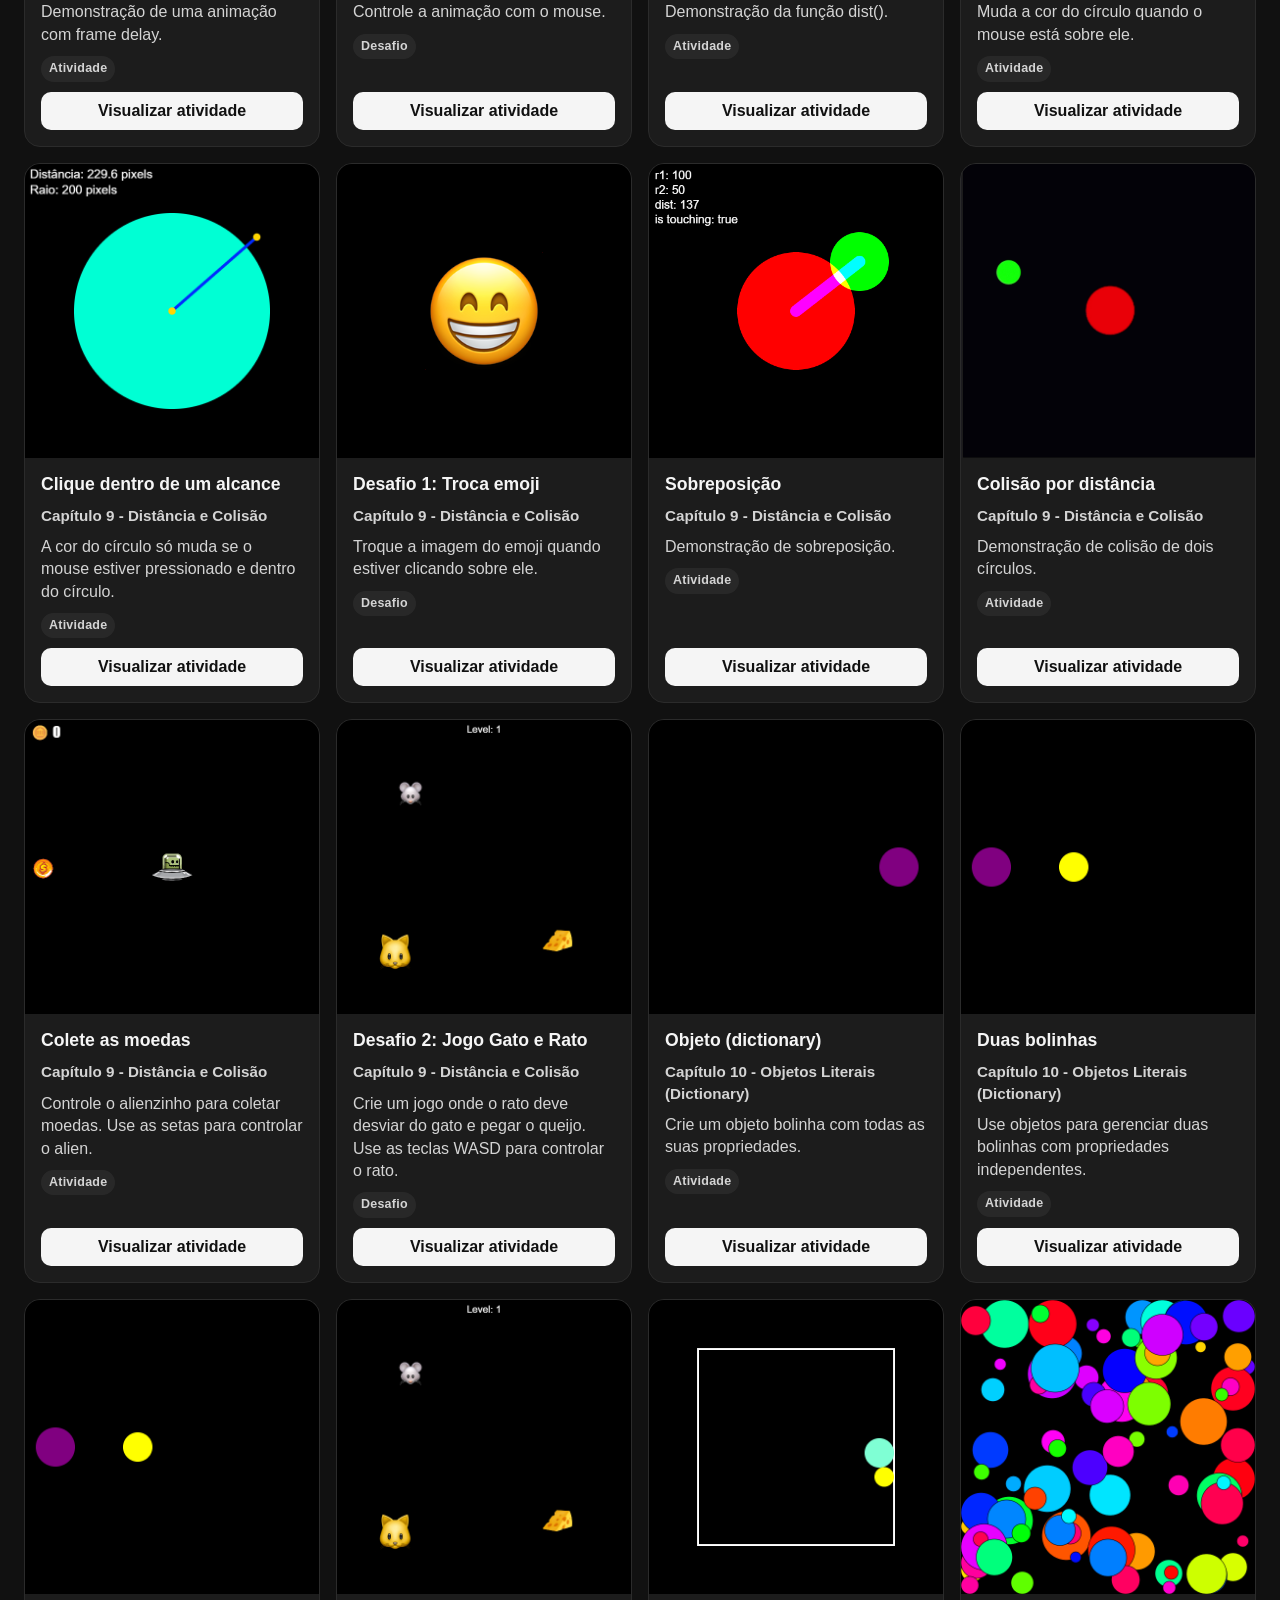
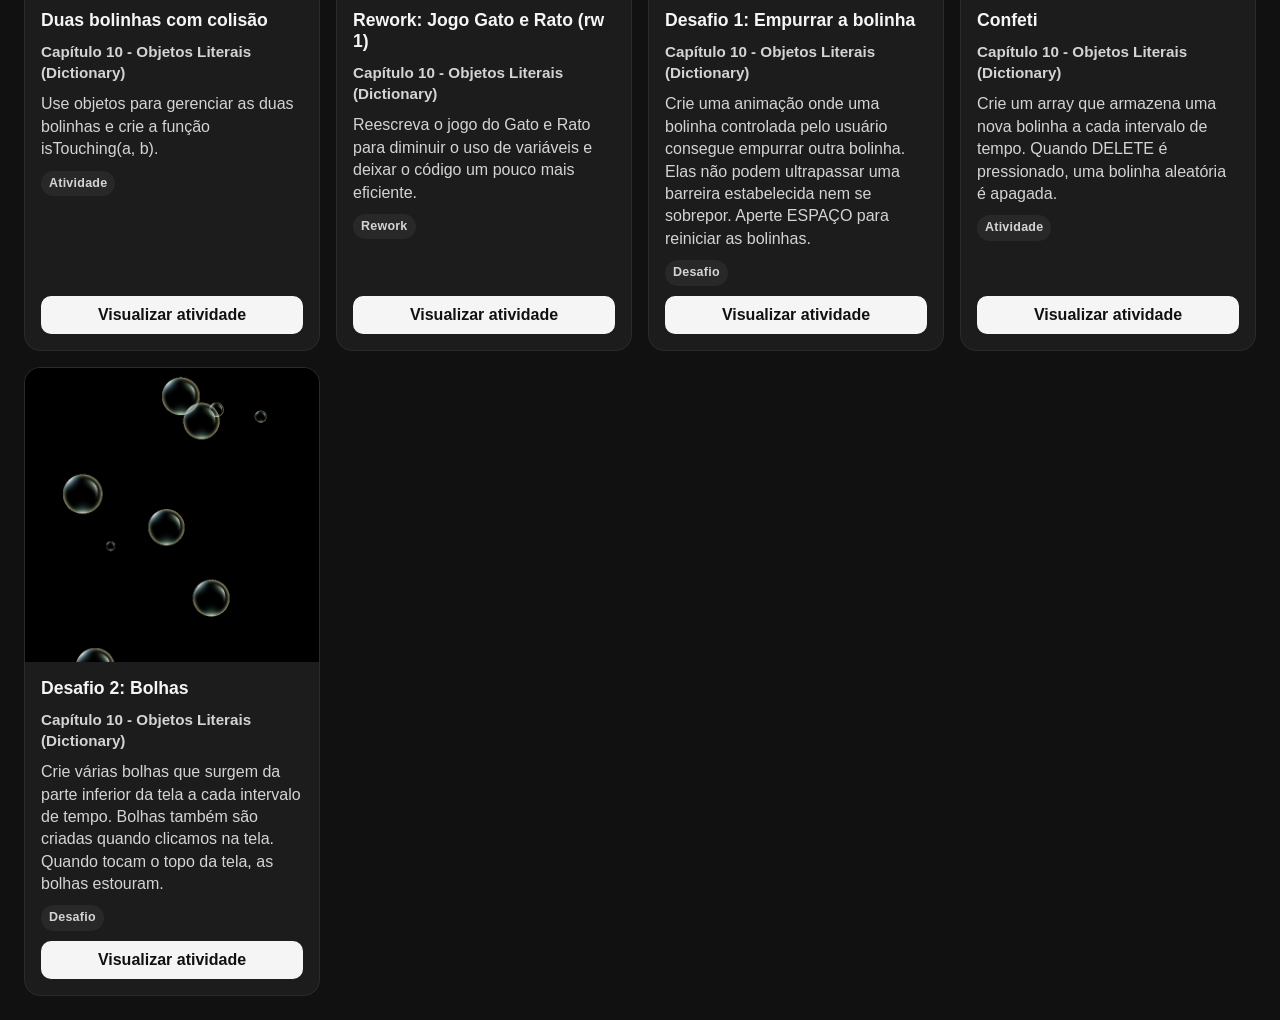
==== commit 526e7045: "check/uncheck all options implemented" ====
--- a/index.html
+++ b/index.html
@@ -53,6 +53,11 @@
               />
               <span>Rework</span>
             </label>
+
+            <div class="filter-actions">
+              <button id="check-all-types">Marcar todos</button>
+              <button id="uncheck-all-types">Desmarcar todos</button>
+            </div>
           </div>
         </div>
       </div>
--- a/style.css
+++ b/style.css
@@ -332,15 +332,43 @@
 }
 
 .project-meta {
-  margin: 0;
-  font-size: 0.92rem;
-  opacity: 0.78;
-  line-height: 1.3;
+  margin: 4px 0 8px;
+  font-size: 0.95rem;
+  font-weight: 600;
+  opacity: 0.9;
 }
 
 .project-type {
-  margin: 0;
-  font-size: 0.88rem;
-  opacity: 0.72;
-  text-transform: lowercase;
+  display: inline-block;
+  width: fit-content;
+  margin: 2px 0 0;
+  padding: 4px 8px;
+  border-radius: 999px;
+  font-size: 0.78rem;
+  font-weight: 700;
+  line-height: 1;
+  letter-spacing: 0.02em;
+  background: #2b2b2b;
+  color: #f5f5f5;
+  opacity: 1;
+}
+
+.filter-actions {
+  display: flex;
+  gap: 6px;
+  margin-left: 10px;
+}
+
+.filter-actions button {
+  font-size: 0.75rem;
+  padding: 4px 8px;
+  border-radius: 6px;
+  border: 1px solid #333;
+  background: #1c1c1c;
+  color: #f5f5f5;
+  cursor: pointer;
+}
+
+.filter-actions button:hover {
+  background: #2a2a2a;
 }
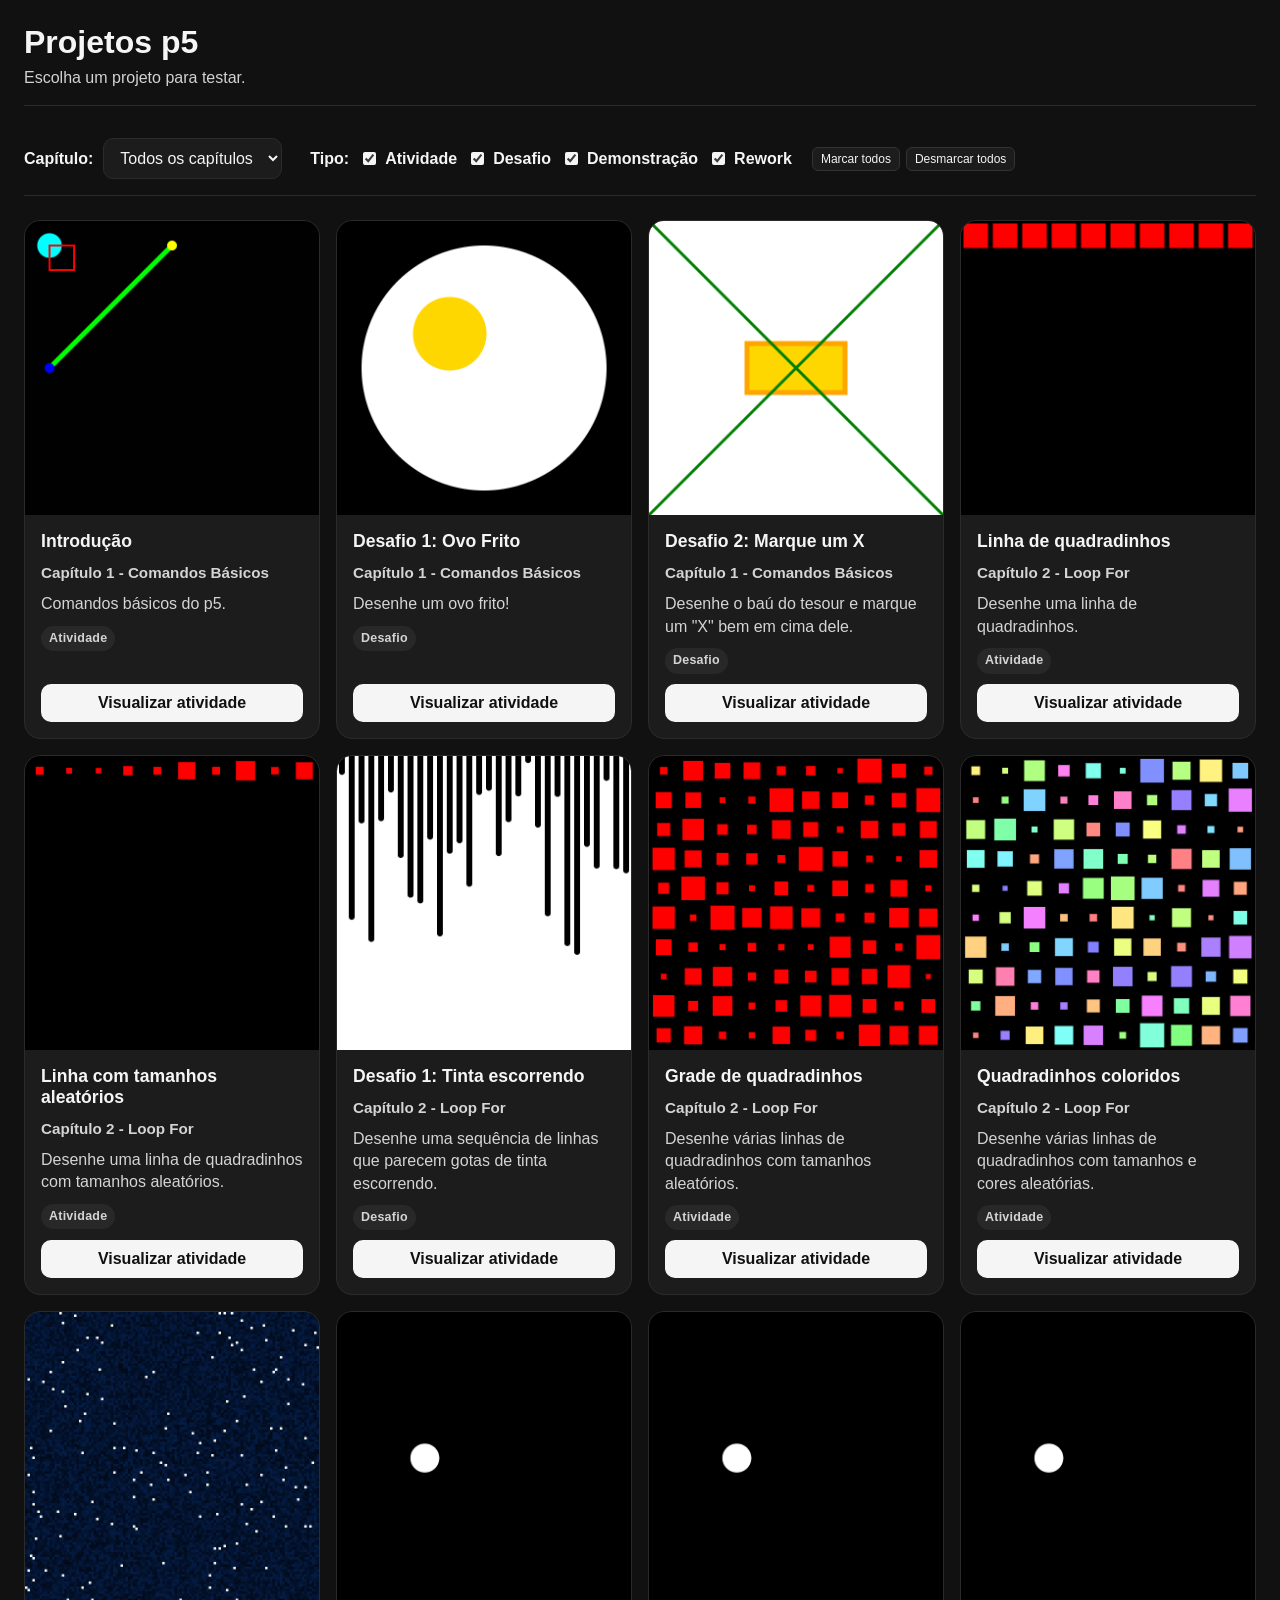
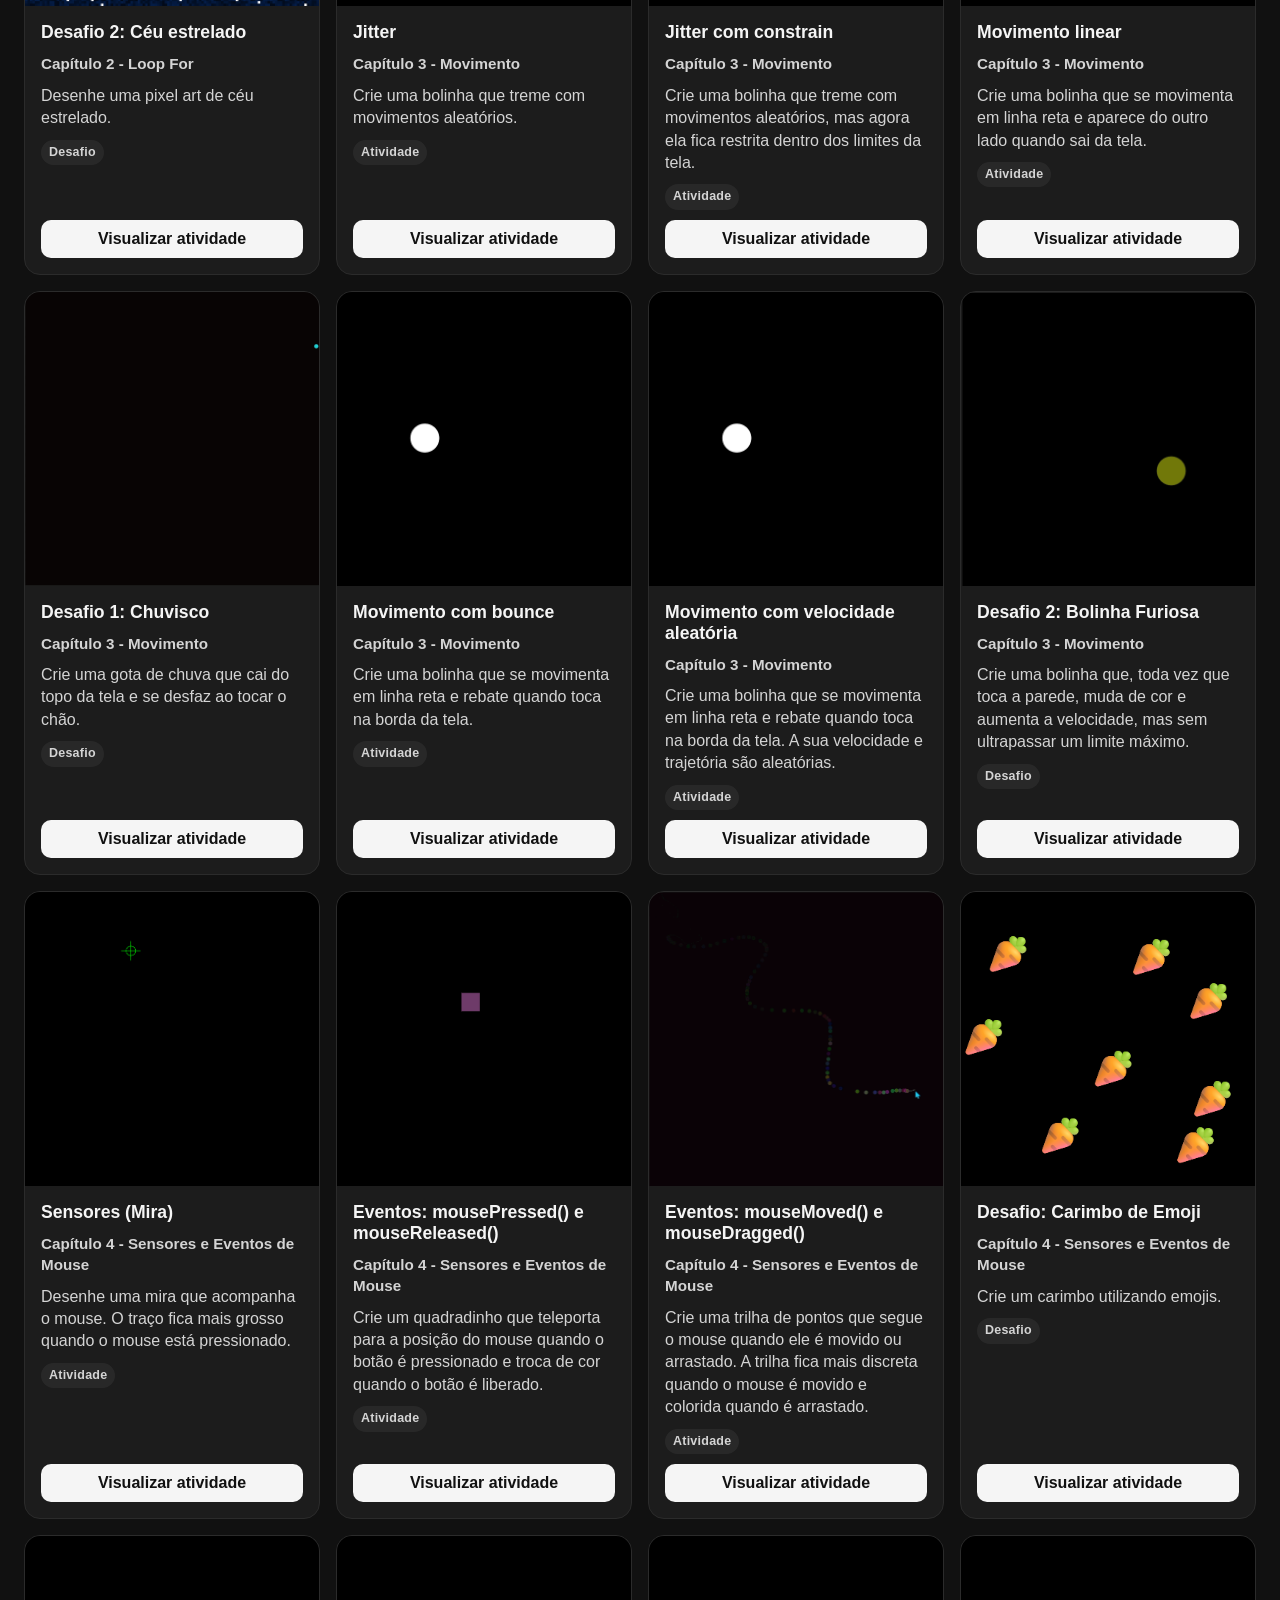
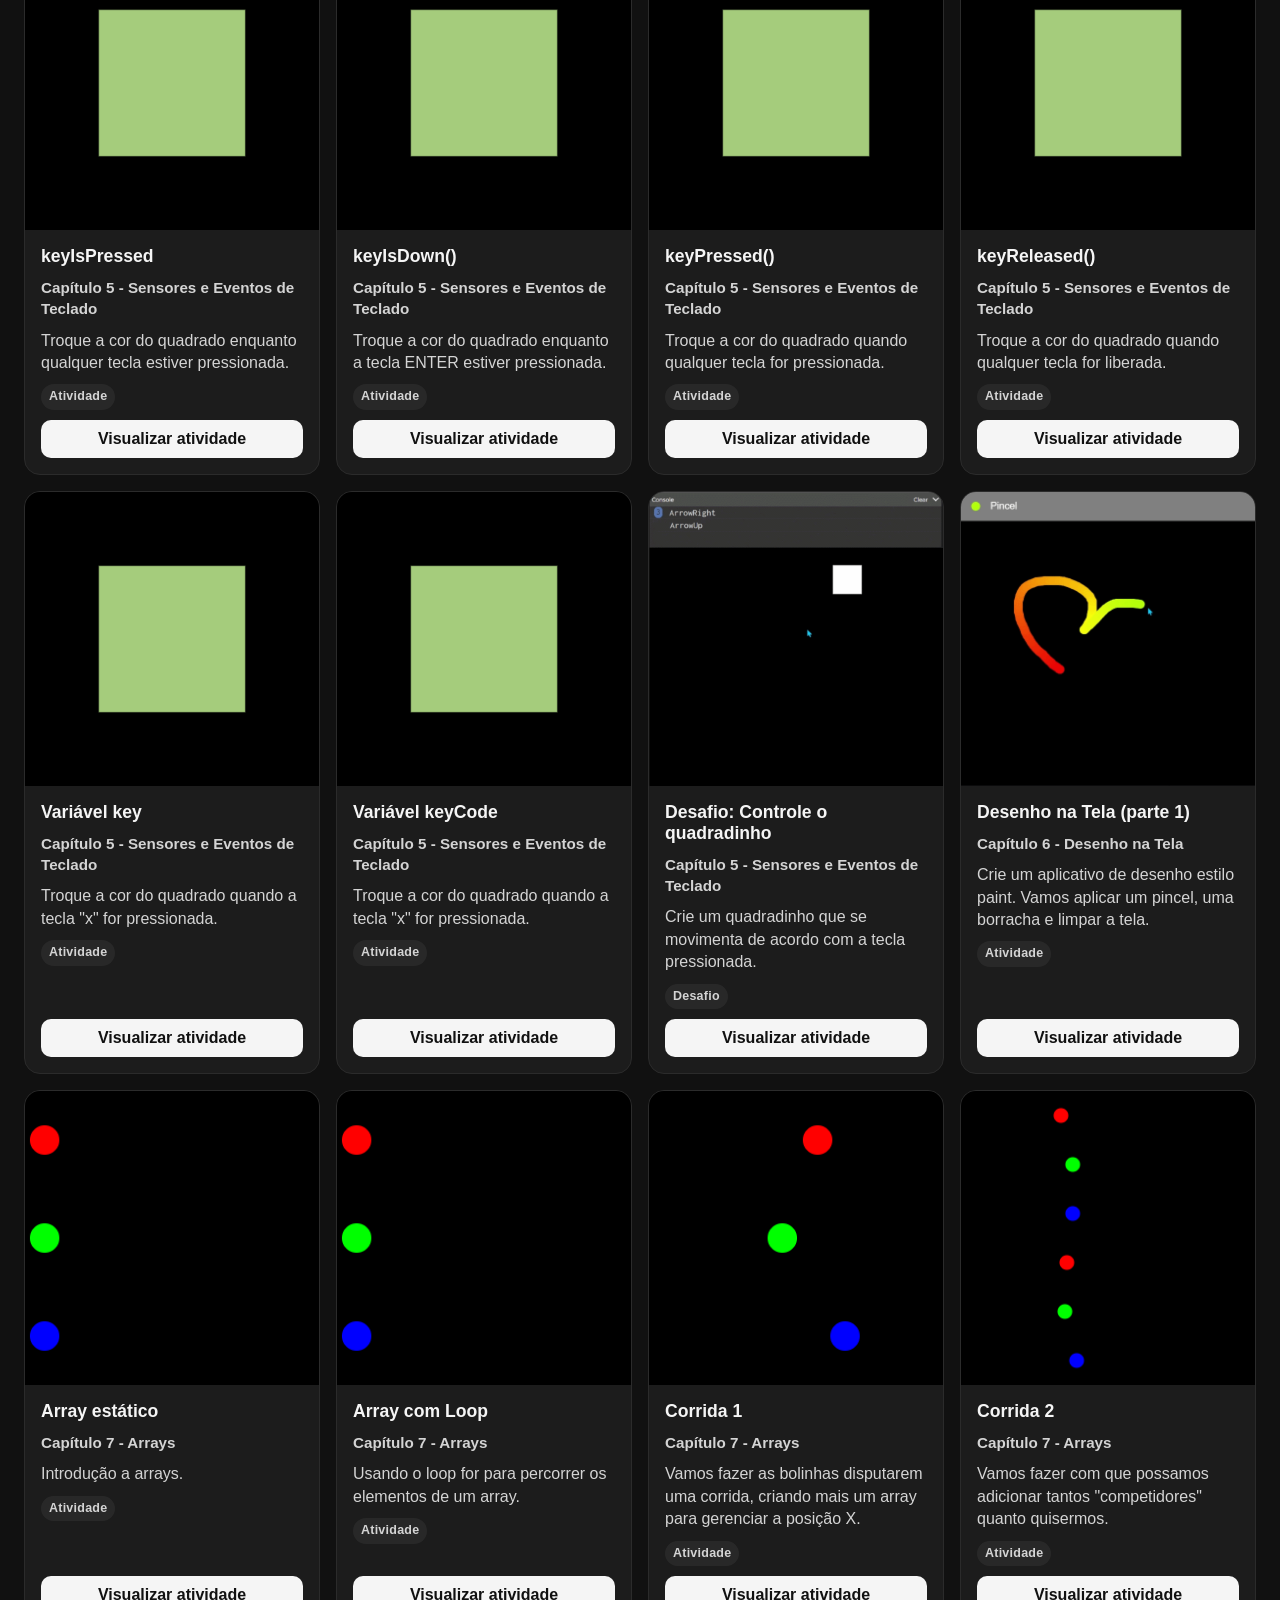
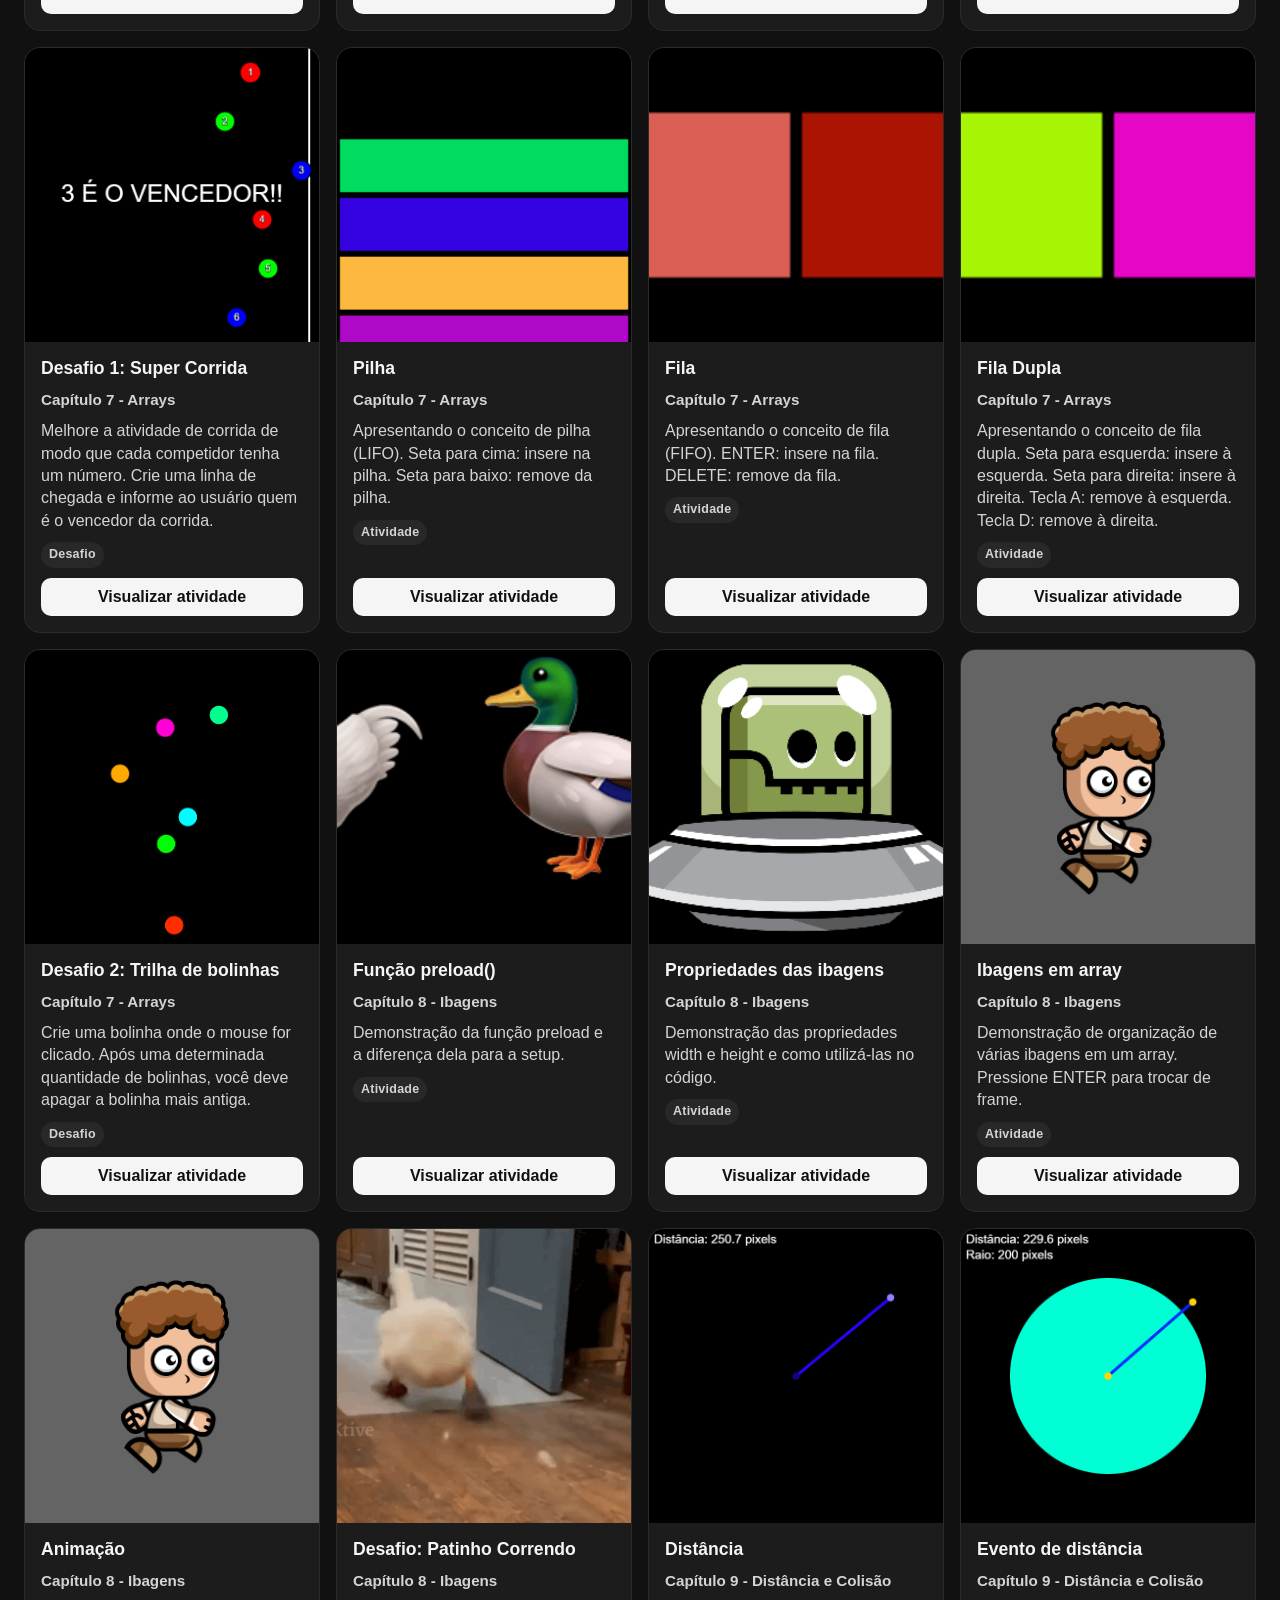
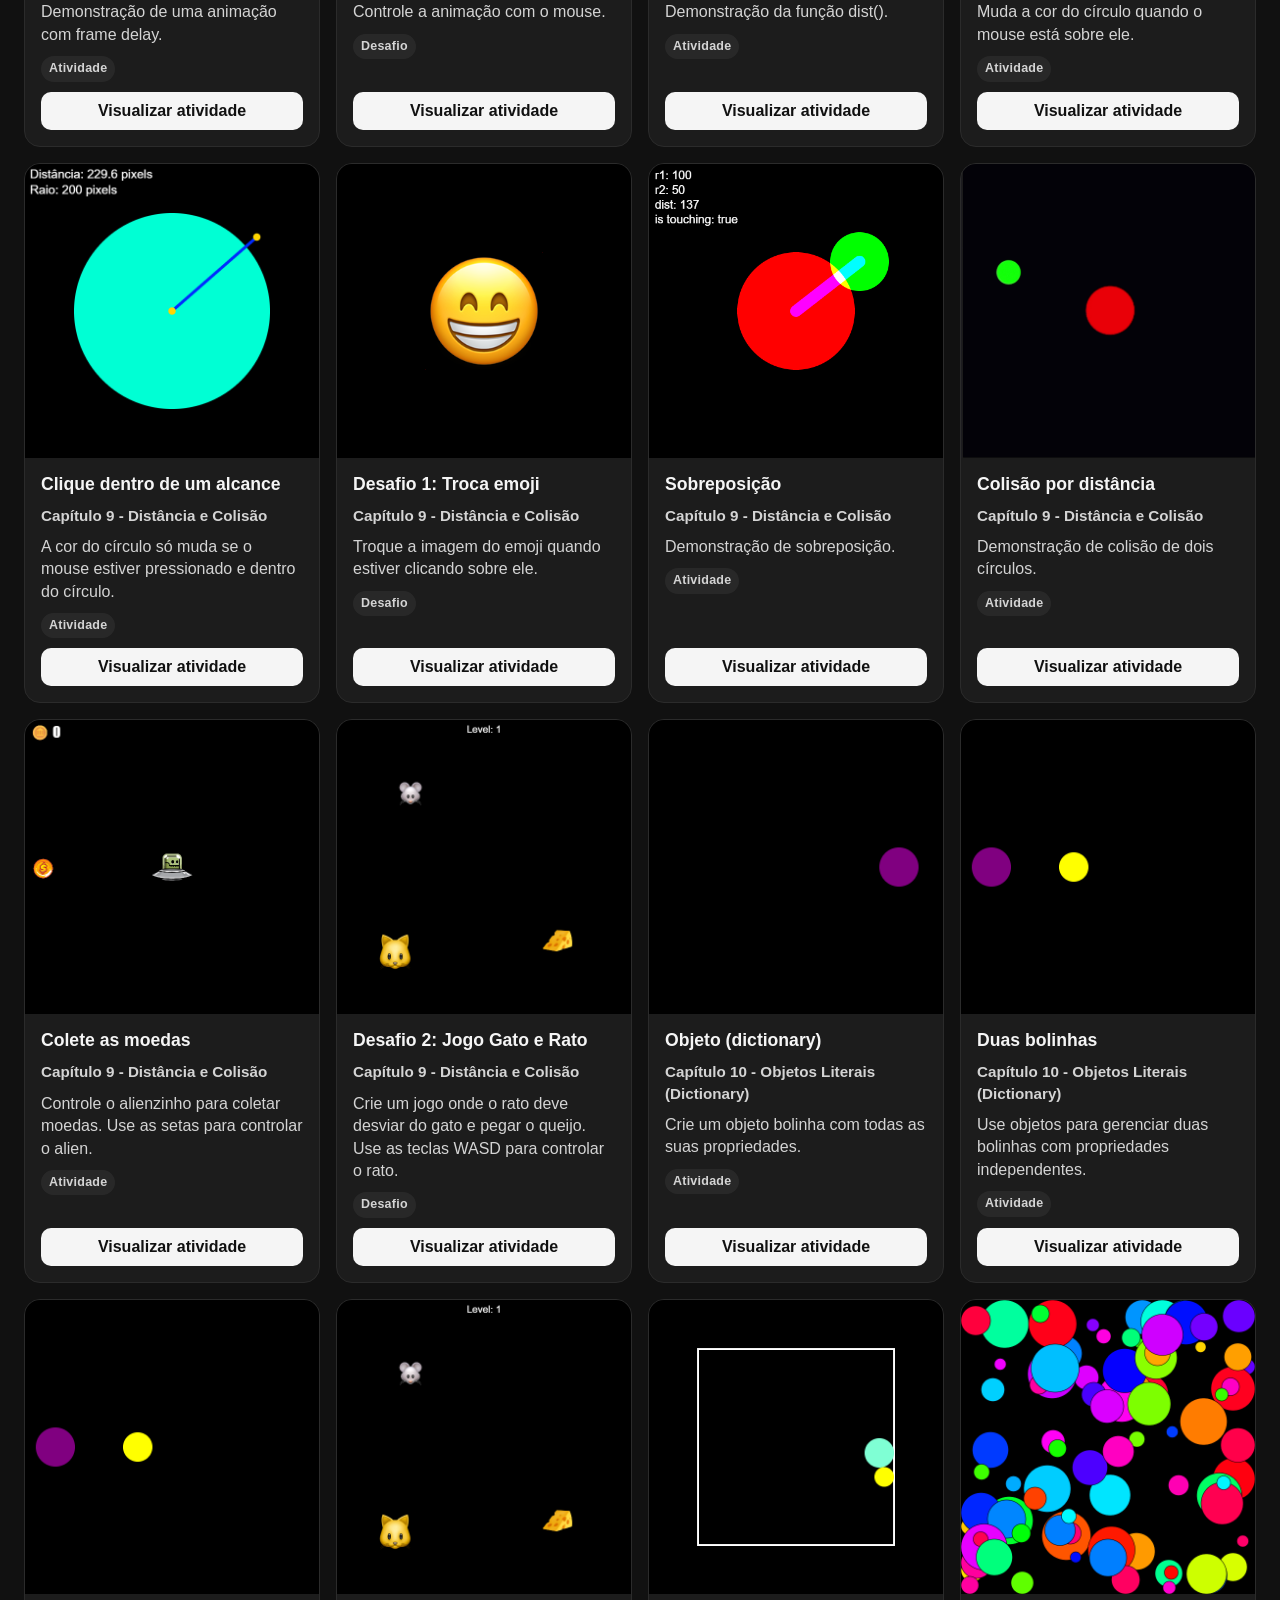
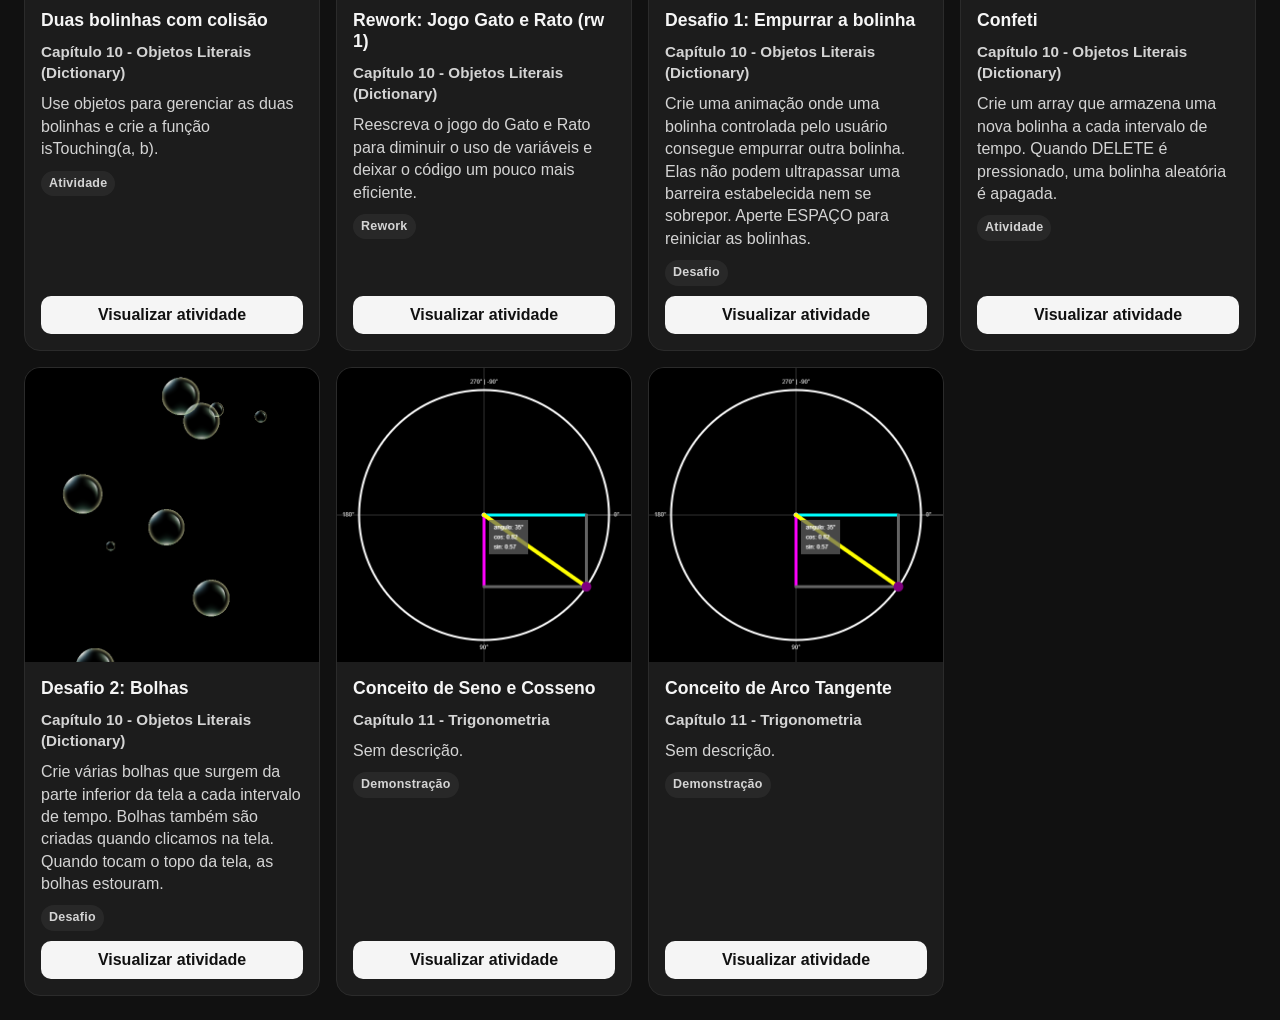
==== commit 3ae1ee26: "demo type added" ====
--- a/index.html
+++ b/index.html
@@ -48,6 +48,16 @@
               <input
                 type="checkbox"
                 name="type-filter"
+                value="demo"
+                checked
+              />
+              <span>Demonstração</span>
+            </label>
+
+            <label class="checkbox-option">
+              <input
+                type="checkbox"
+                name="type-filter"
                 value="rework"
                 checked
               />
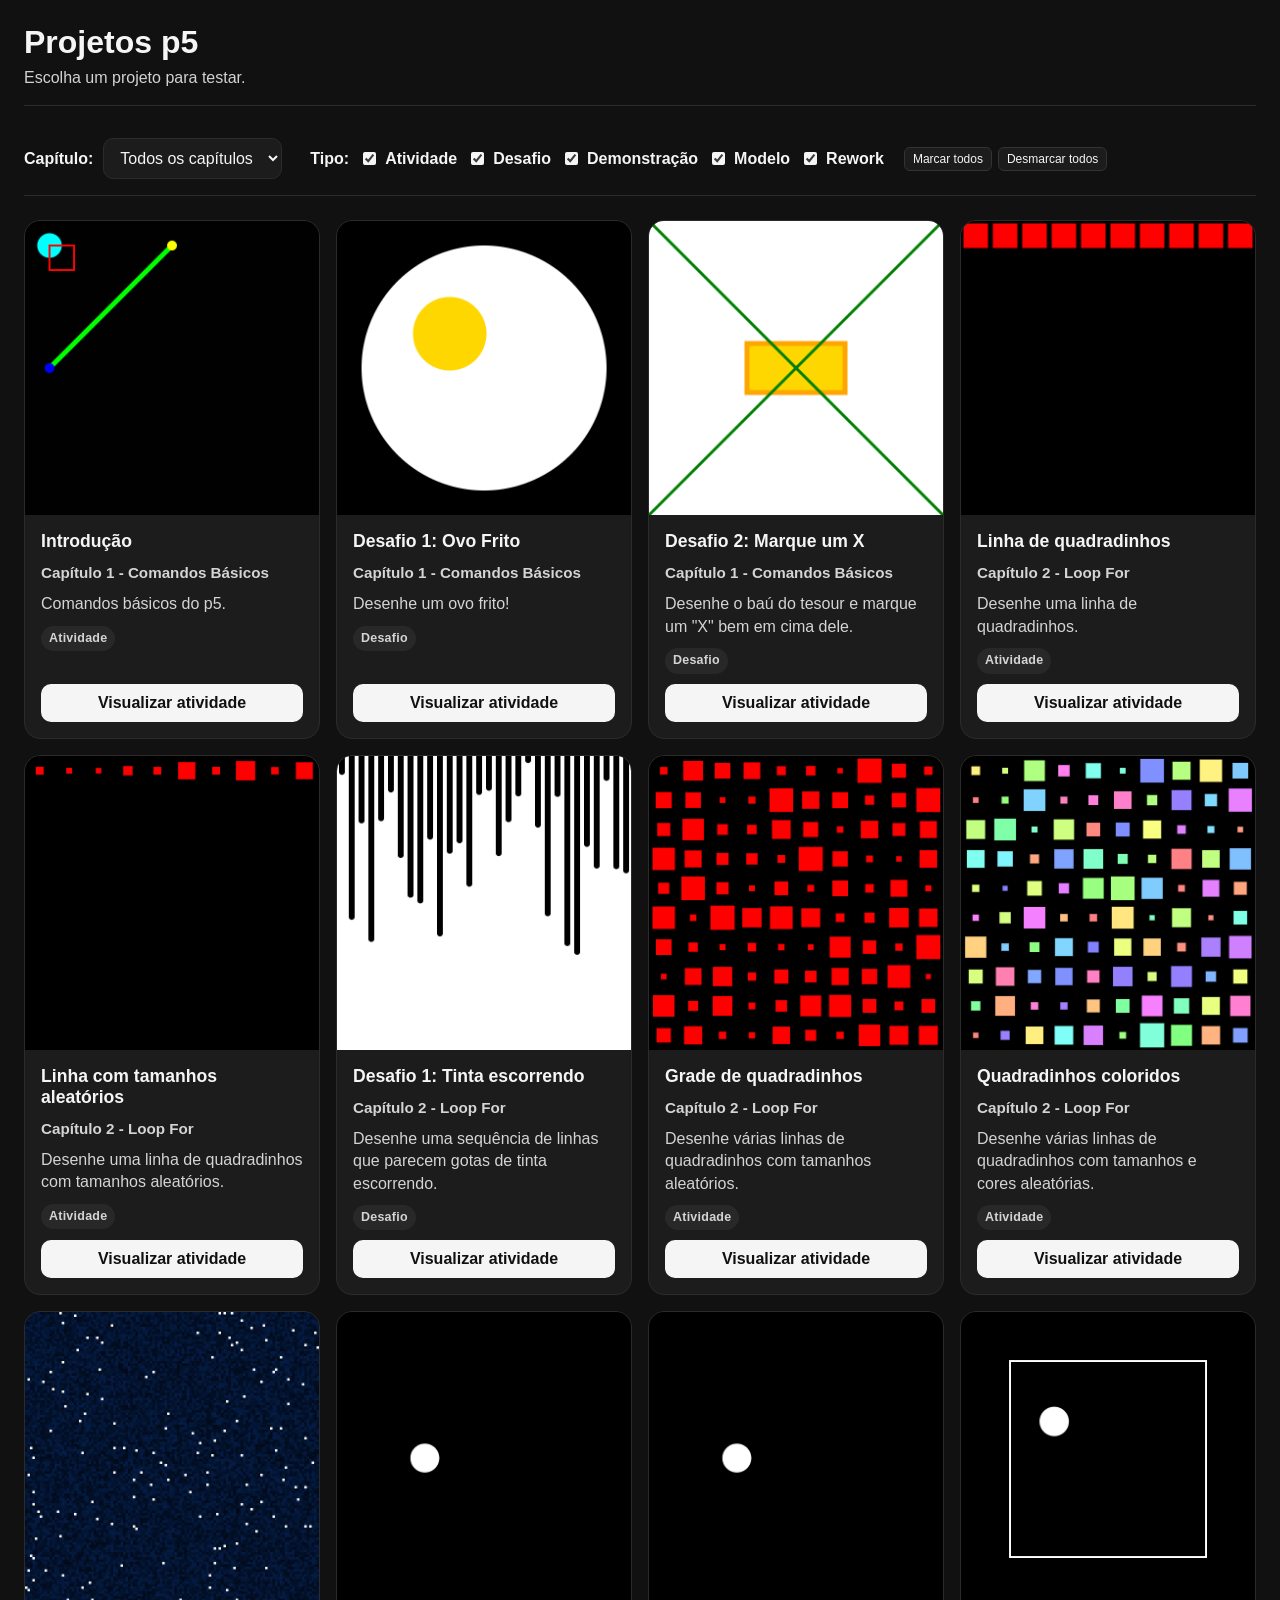
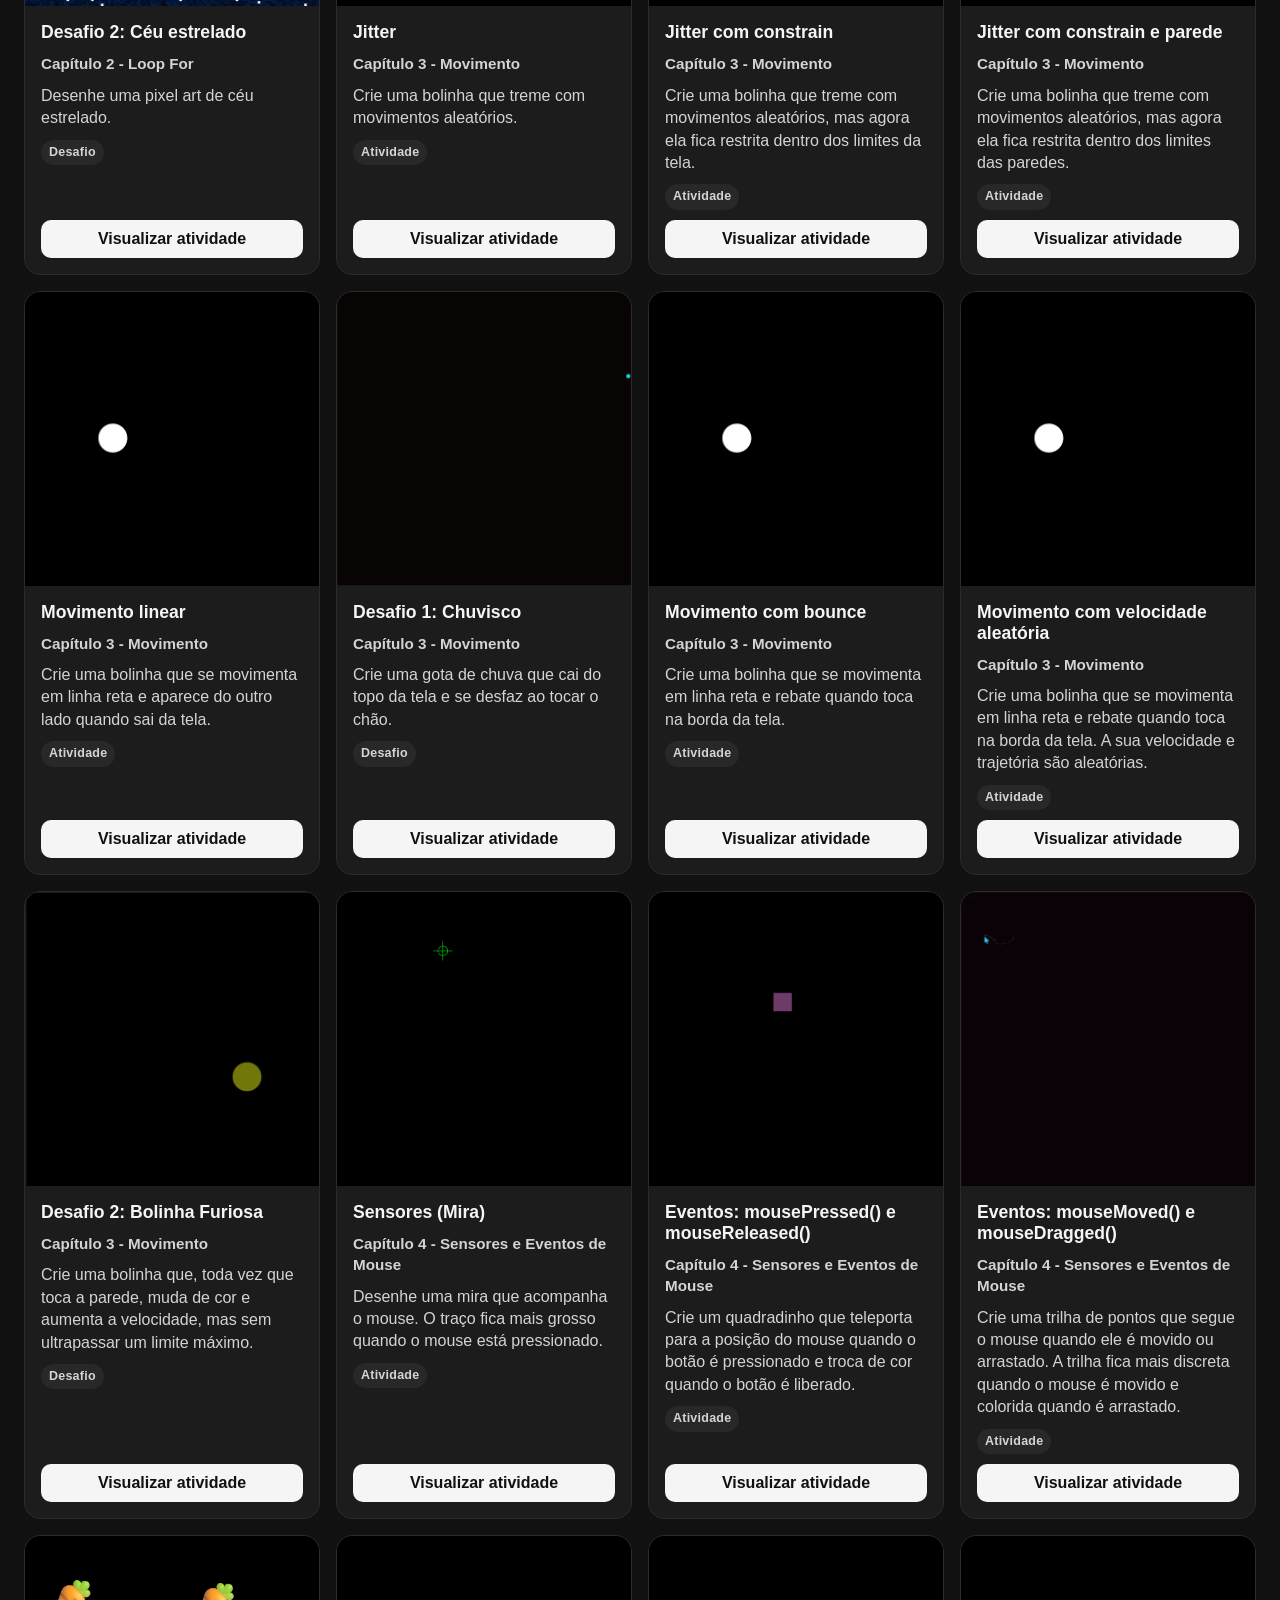
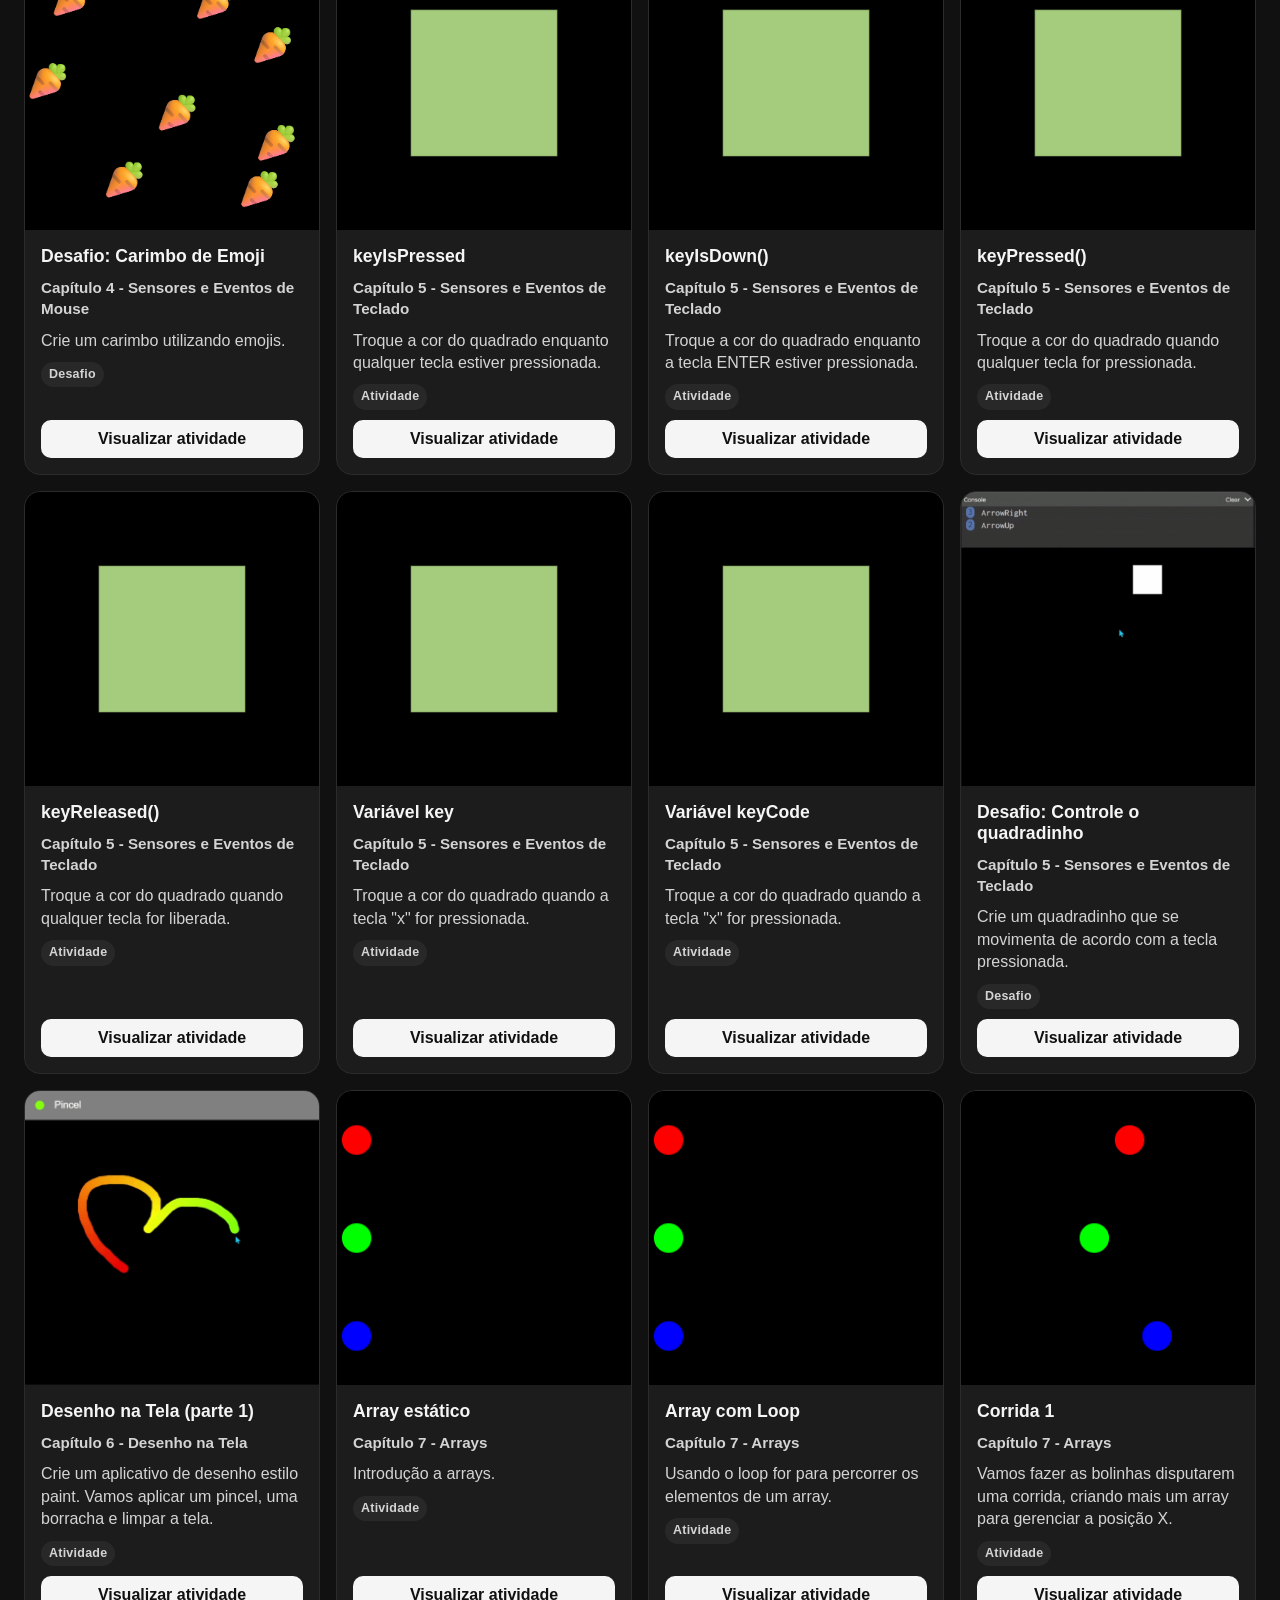
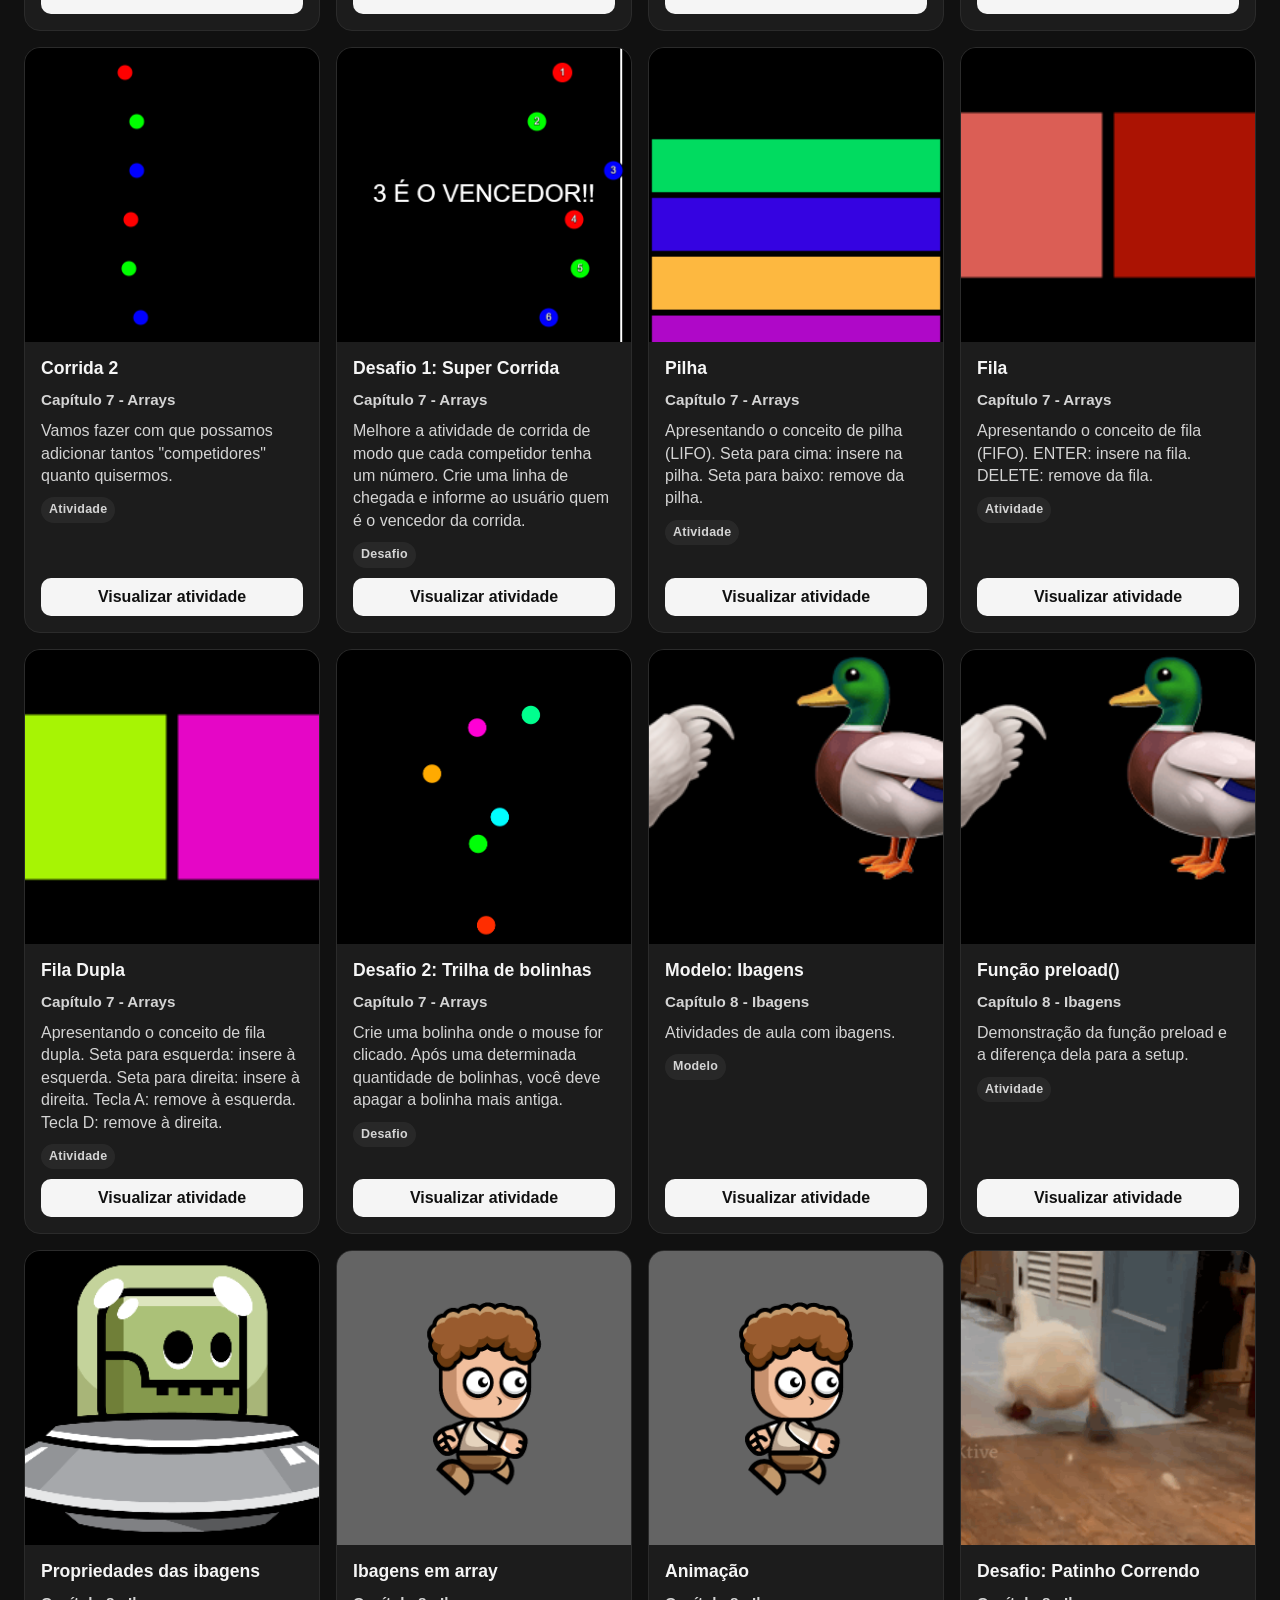
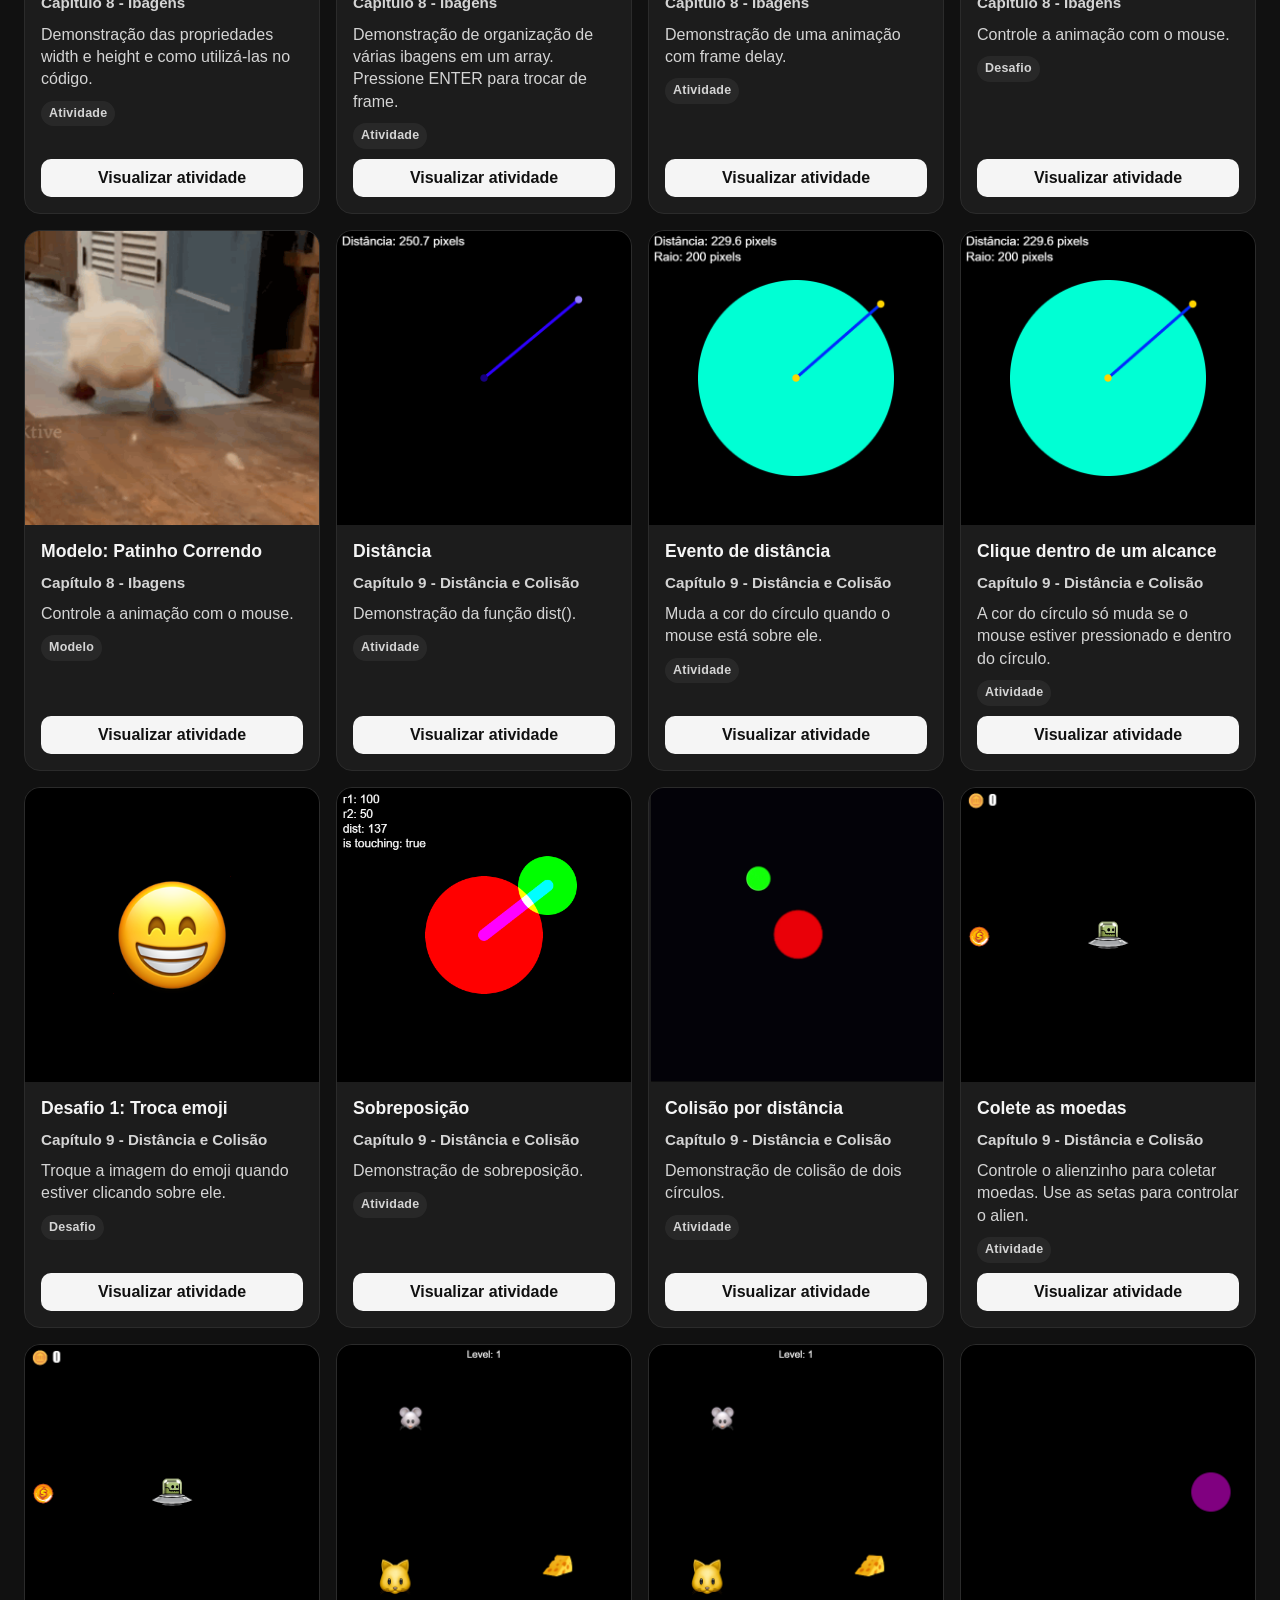
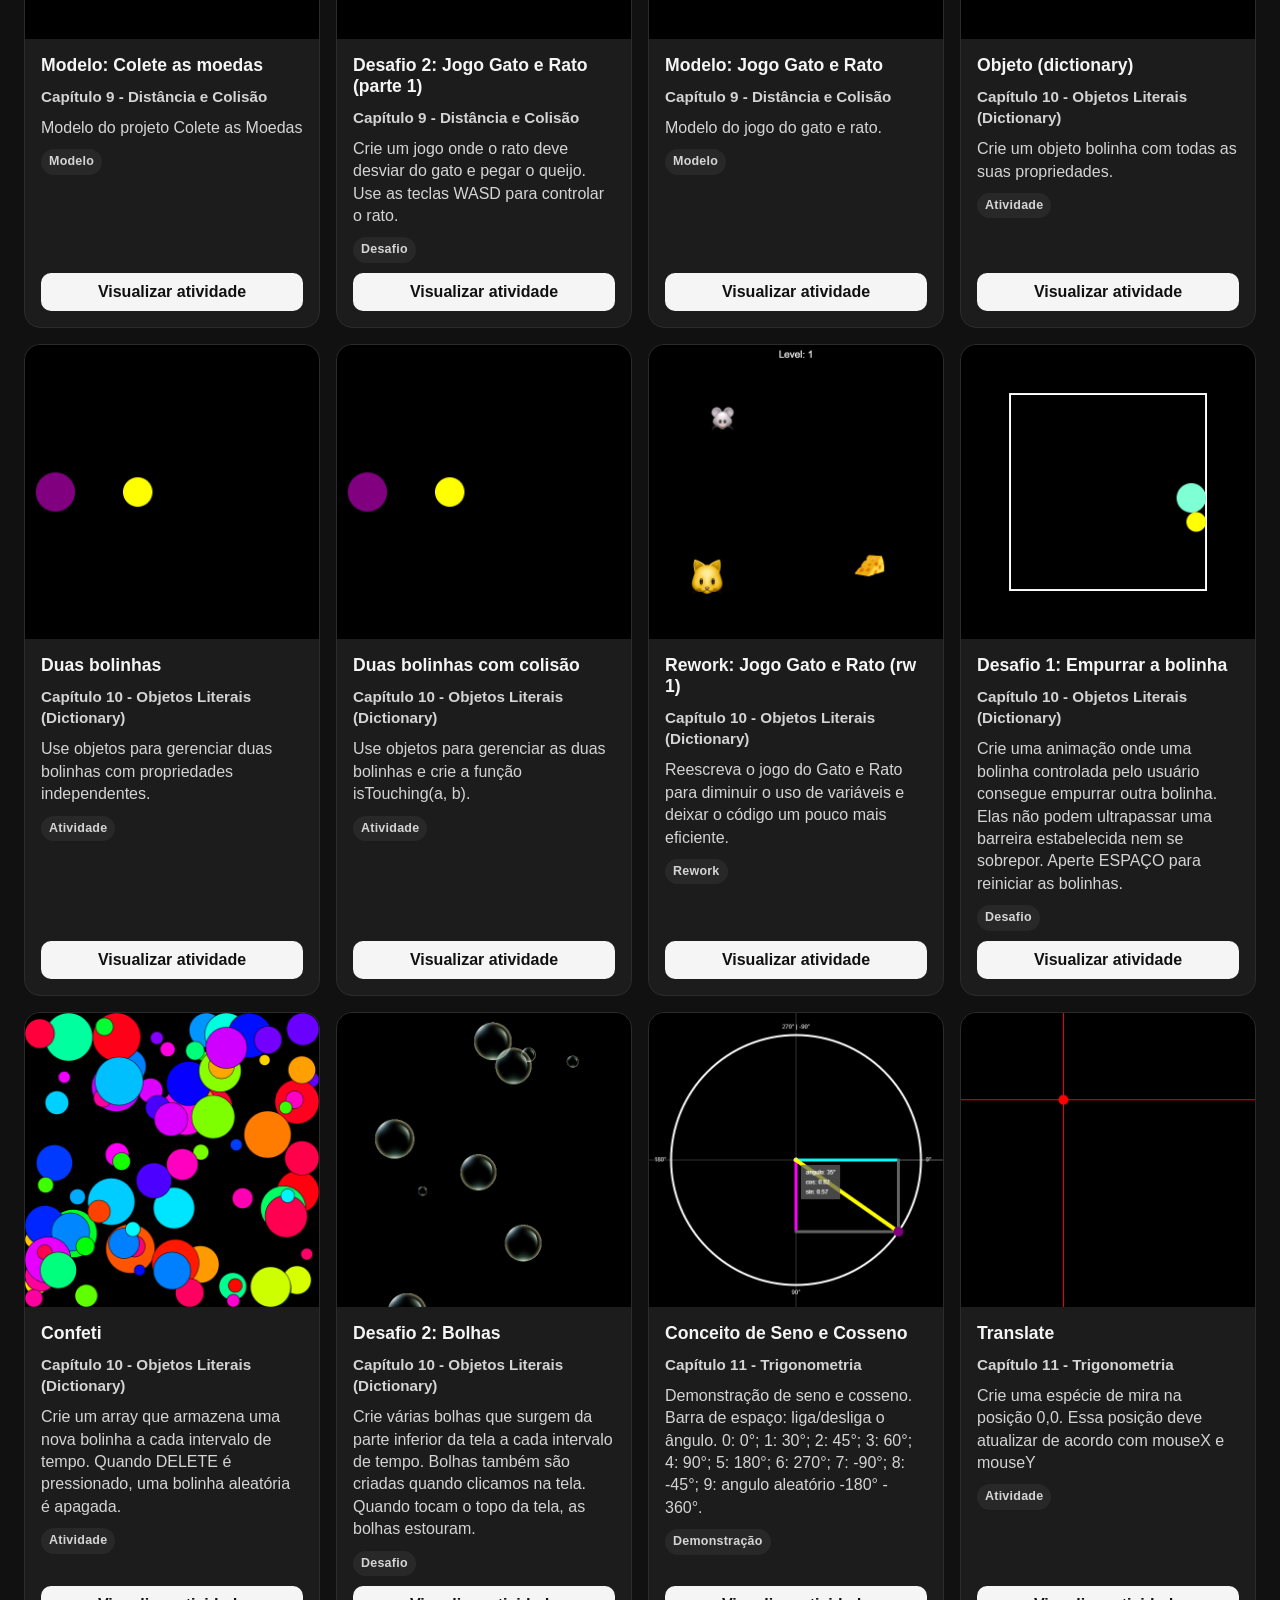
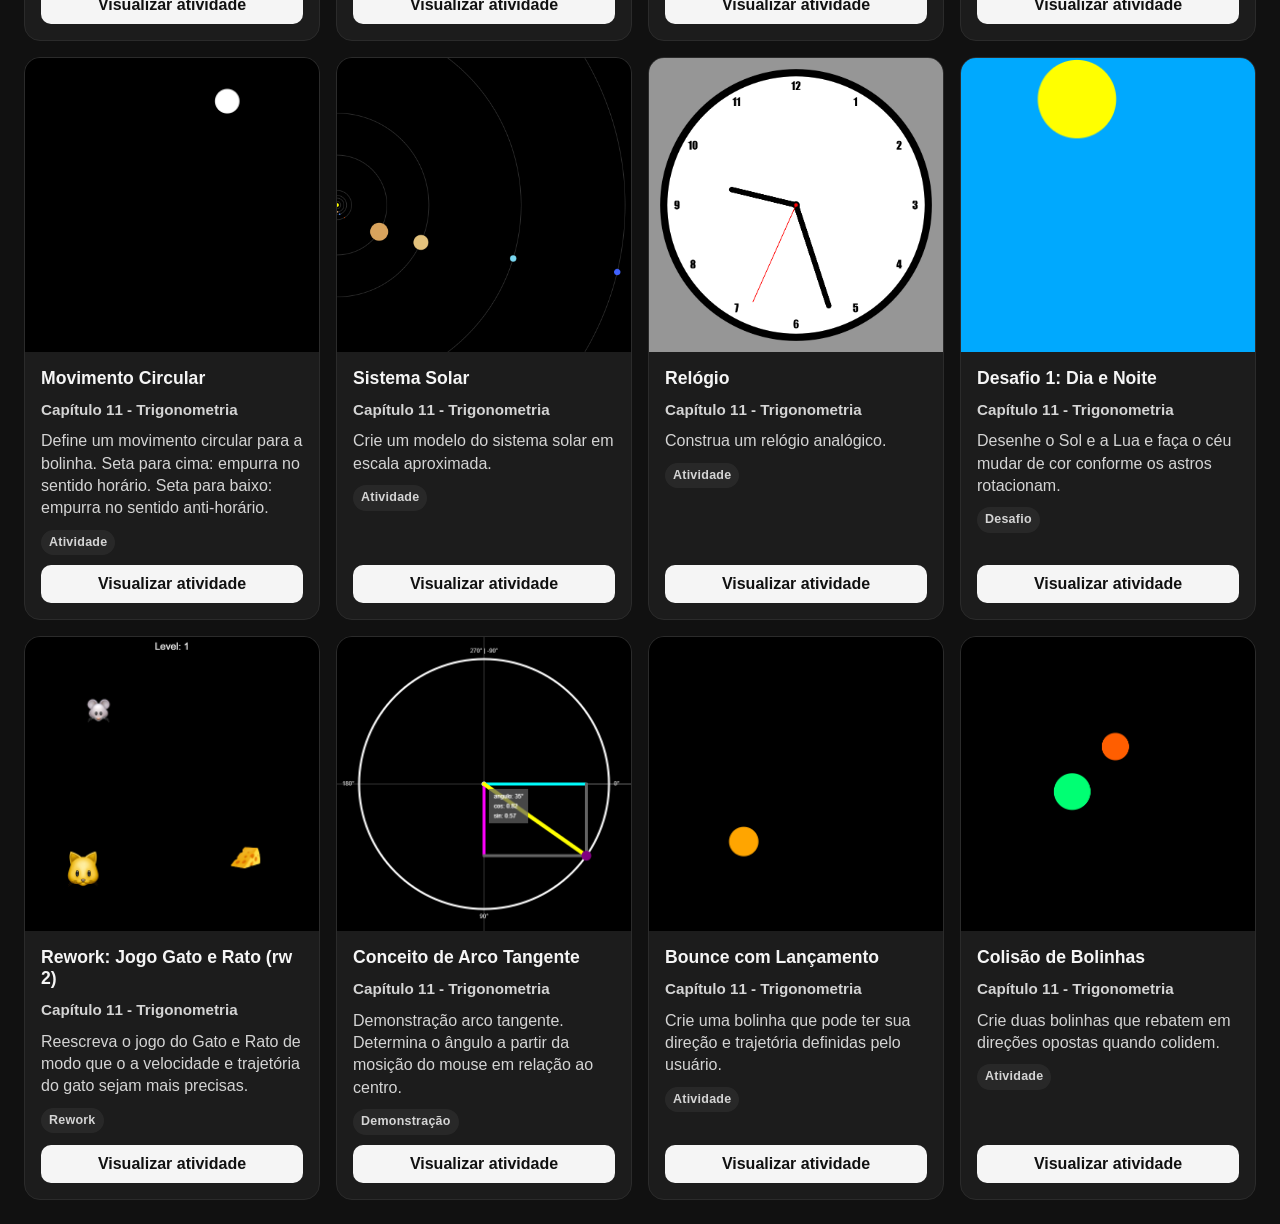
==== commit d1429fc8: "templates added" ====
--- a/index.html
+++ b/index.html
@@ -45,13 +45,18 @@
             </label>
 
             <label class="checkbox-option">
+              <input type="checkbox" name="type-filter" value="demo" checked />
+              <span>Demonstração</span>
+            </label>
+
+            <label class="checkbox-option">
               <input
                 type="checkbox"
                 name="type-filter"
-                value="demo"
+                value="template"
                 checked
               />
-              <span>Demonstração</span>
+              <span>Modelo</span>
             </label>
 
             <label class="checkbox-option">
--- a/style.css
+++ b/style.css
@@ -371,4 +371,62 @@
 
 .filter-actions button:hover {
   background: #2a2a2a;
+}
+
+.p5-link-card {
+  display: flex;
+  gap: 12px;
+  background: #1c1c1c;
+  border: 1px solid #2b2b2b;
+  border-radius: 14px;
+  padding: 10px;
+}
+
+.p5-link-thumb {
+  width: 80px;
+  height: 80px;
+  border-radius: 10px;
+  background-size: cover;
+  background-position: center;
+  background-color: #111;
+  flex-shrink: 0;
+}
+
+.p5-link-content {
+  display: flex;
+  flex-direction: column;
+  gap: 6px;
+  flex: 1;
+}
+
+.p5-link-meta {
+  margin: 0;
+  font-size: 0.85rem;
+  opacity: 0.8;
+  font-weight: 600;
+}
+
+.p5-link-actions {
+  display: flex;
+  gap: 6px;
+  margin-top: 4px;
+}
+
+.p5-link-actions button,
+.p5-link-actions a {
+  background: #f5f5f5;
+  color: #111;
+  border: none;
+  padding: 5px 8px;
+  border-radius: 6px;
+  font-size: 0.8rem;
+  font-weight: 600;
+  text-decoration: none;
+}
+
+.p5-links-list {
+  display: grid;
+  grid-template-columns: repeat(auto-fill, minmax(320px, 1fr));
+  gap: 14px;
+  margin-top: 20px;
 }
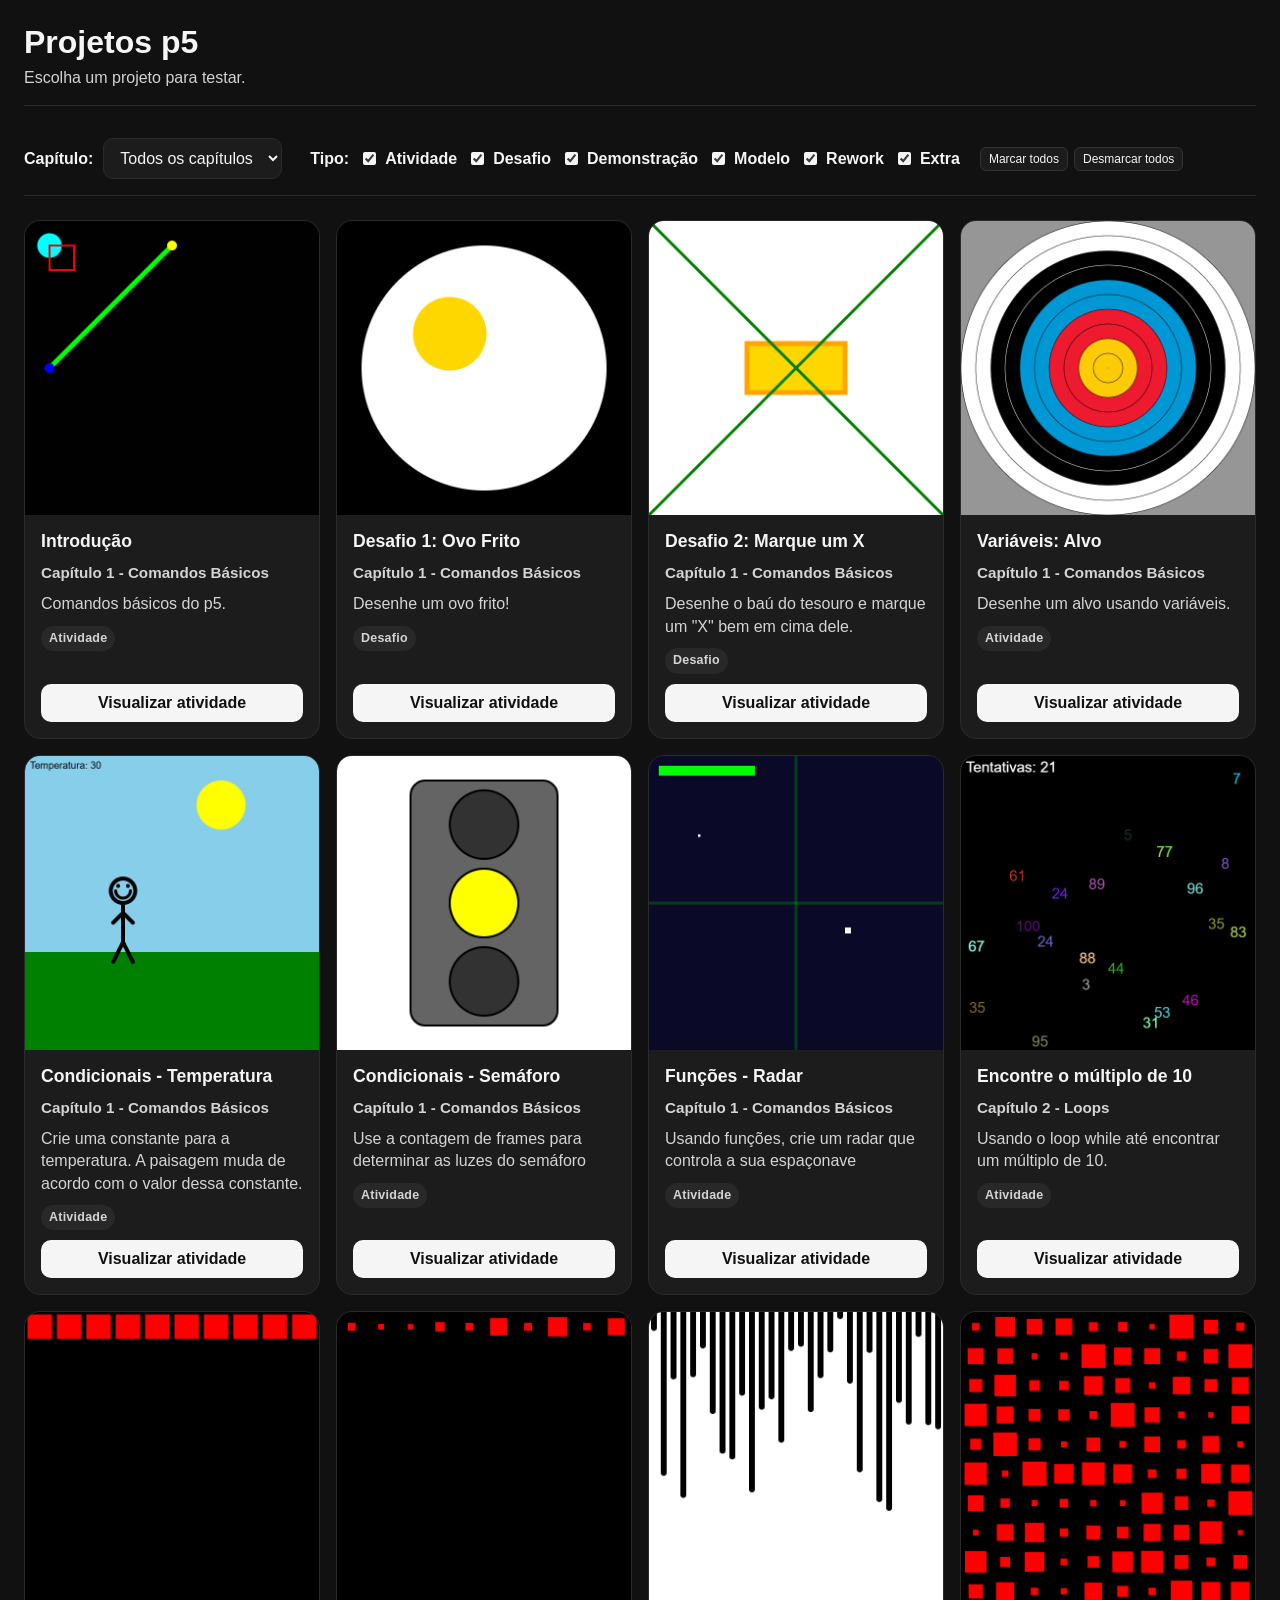
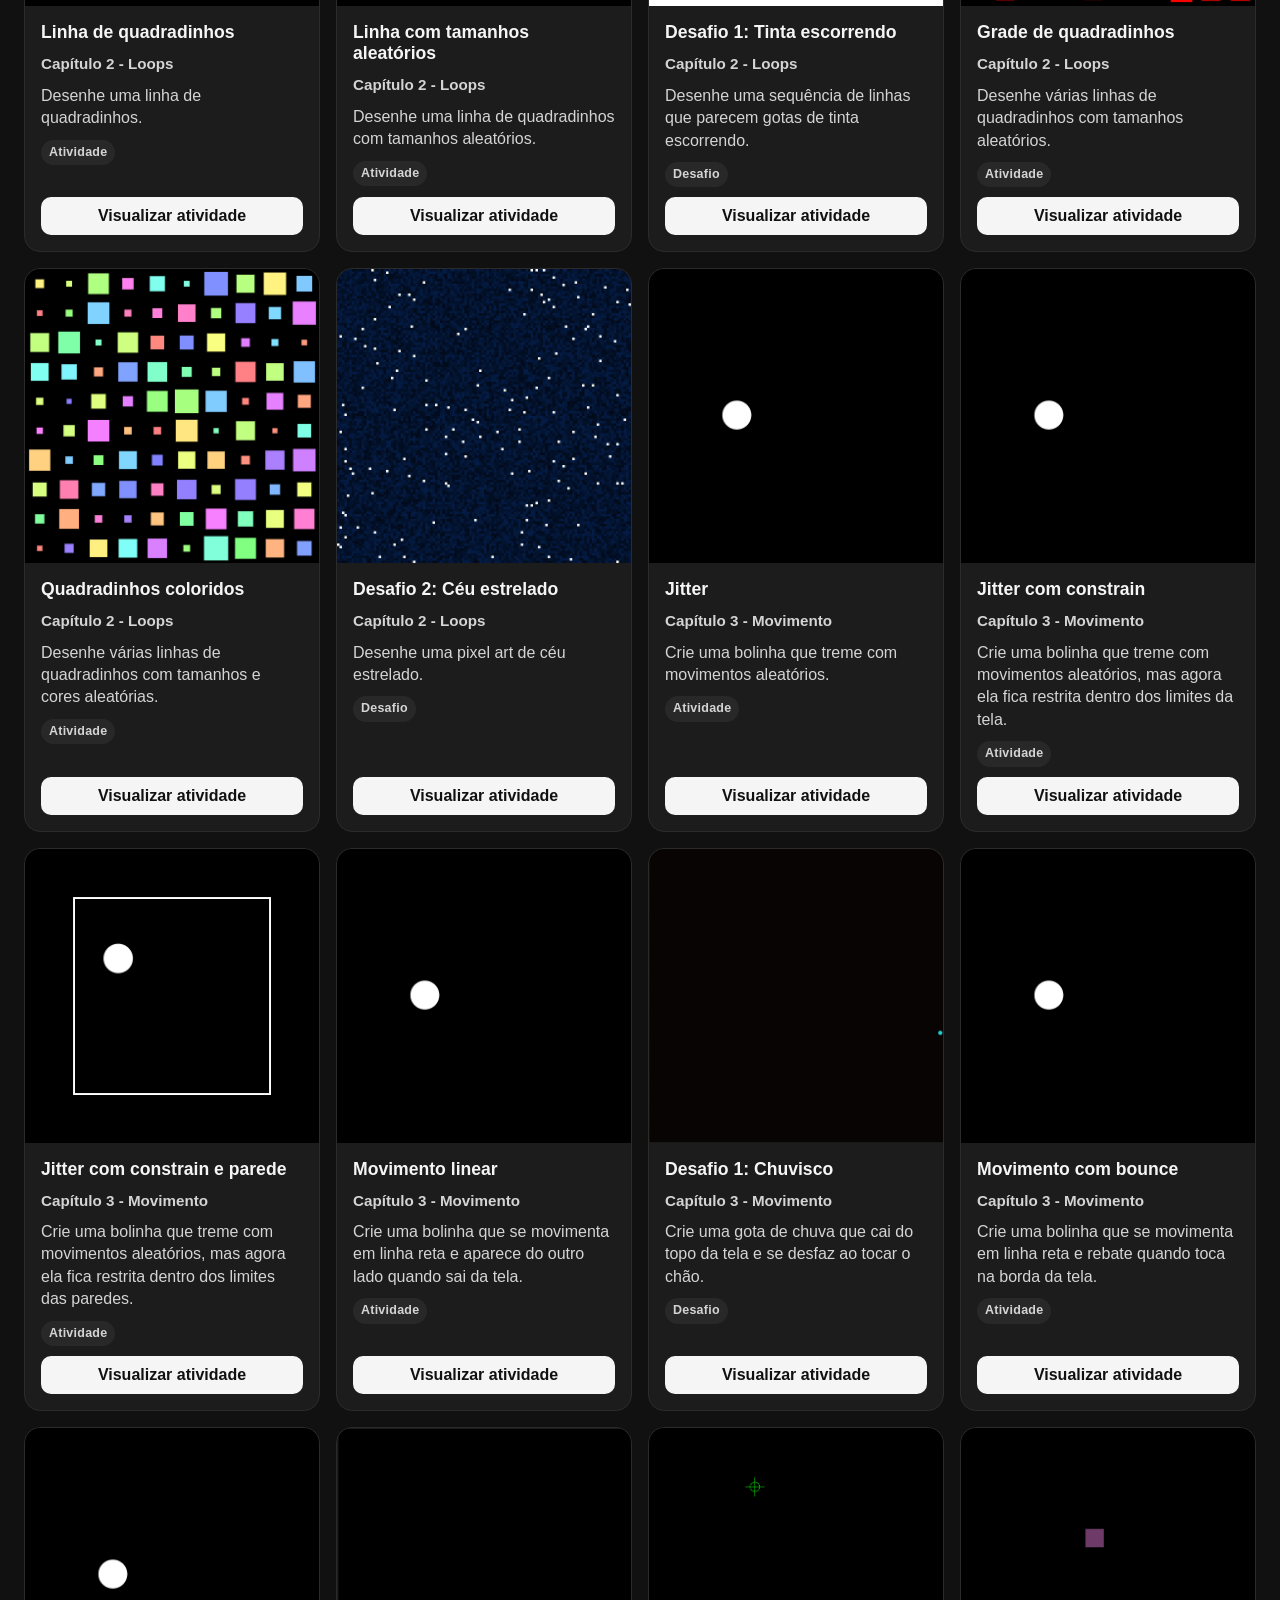
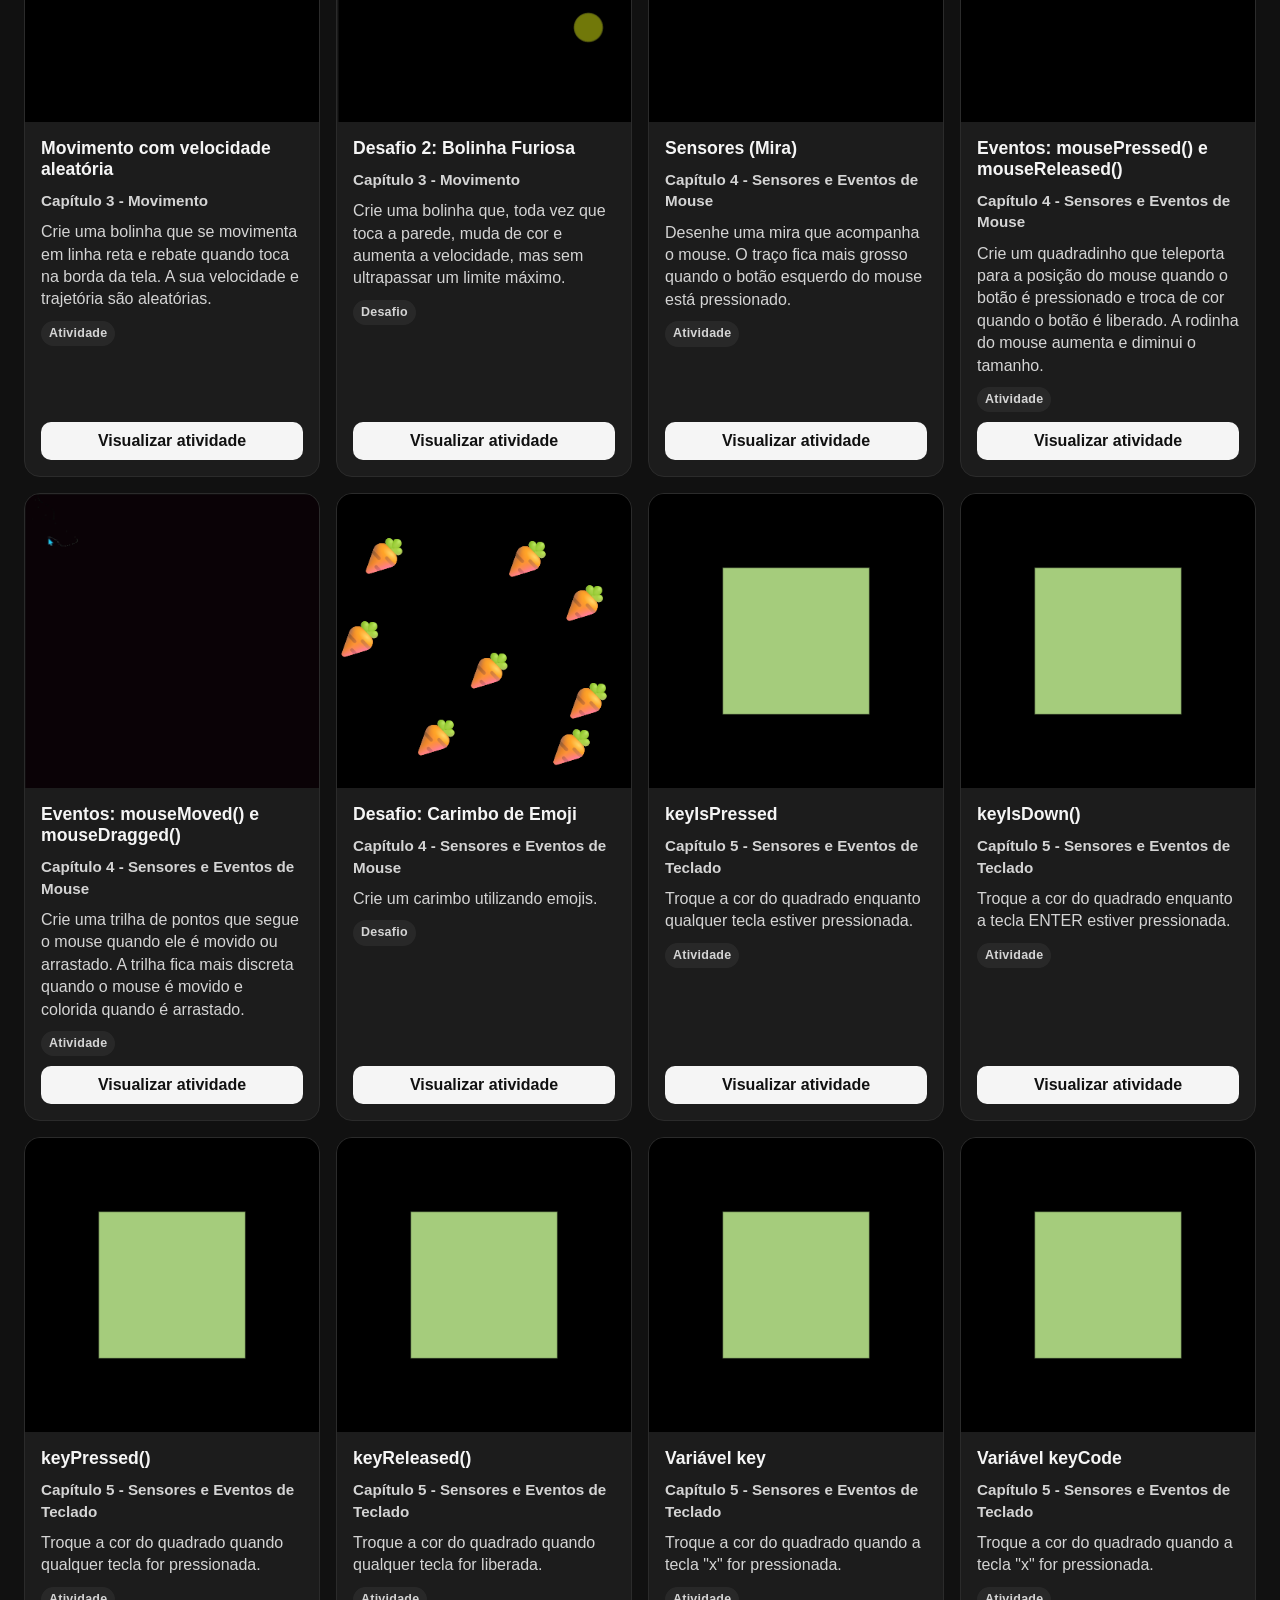
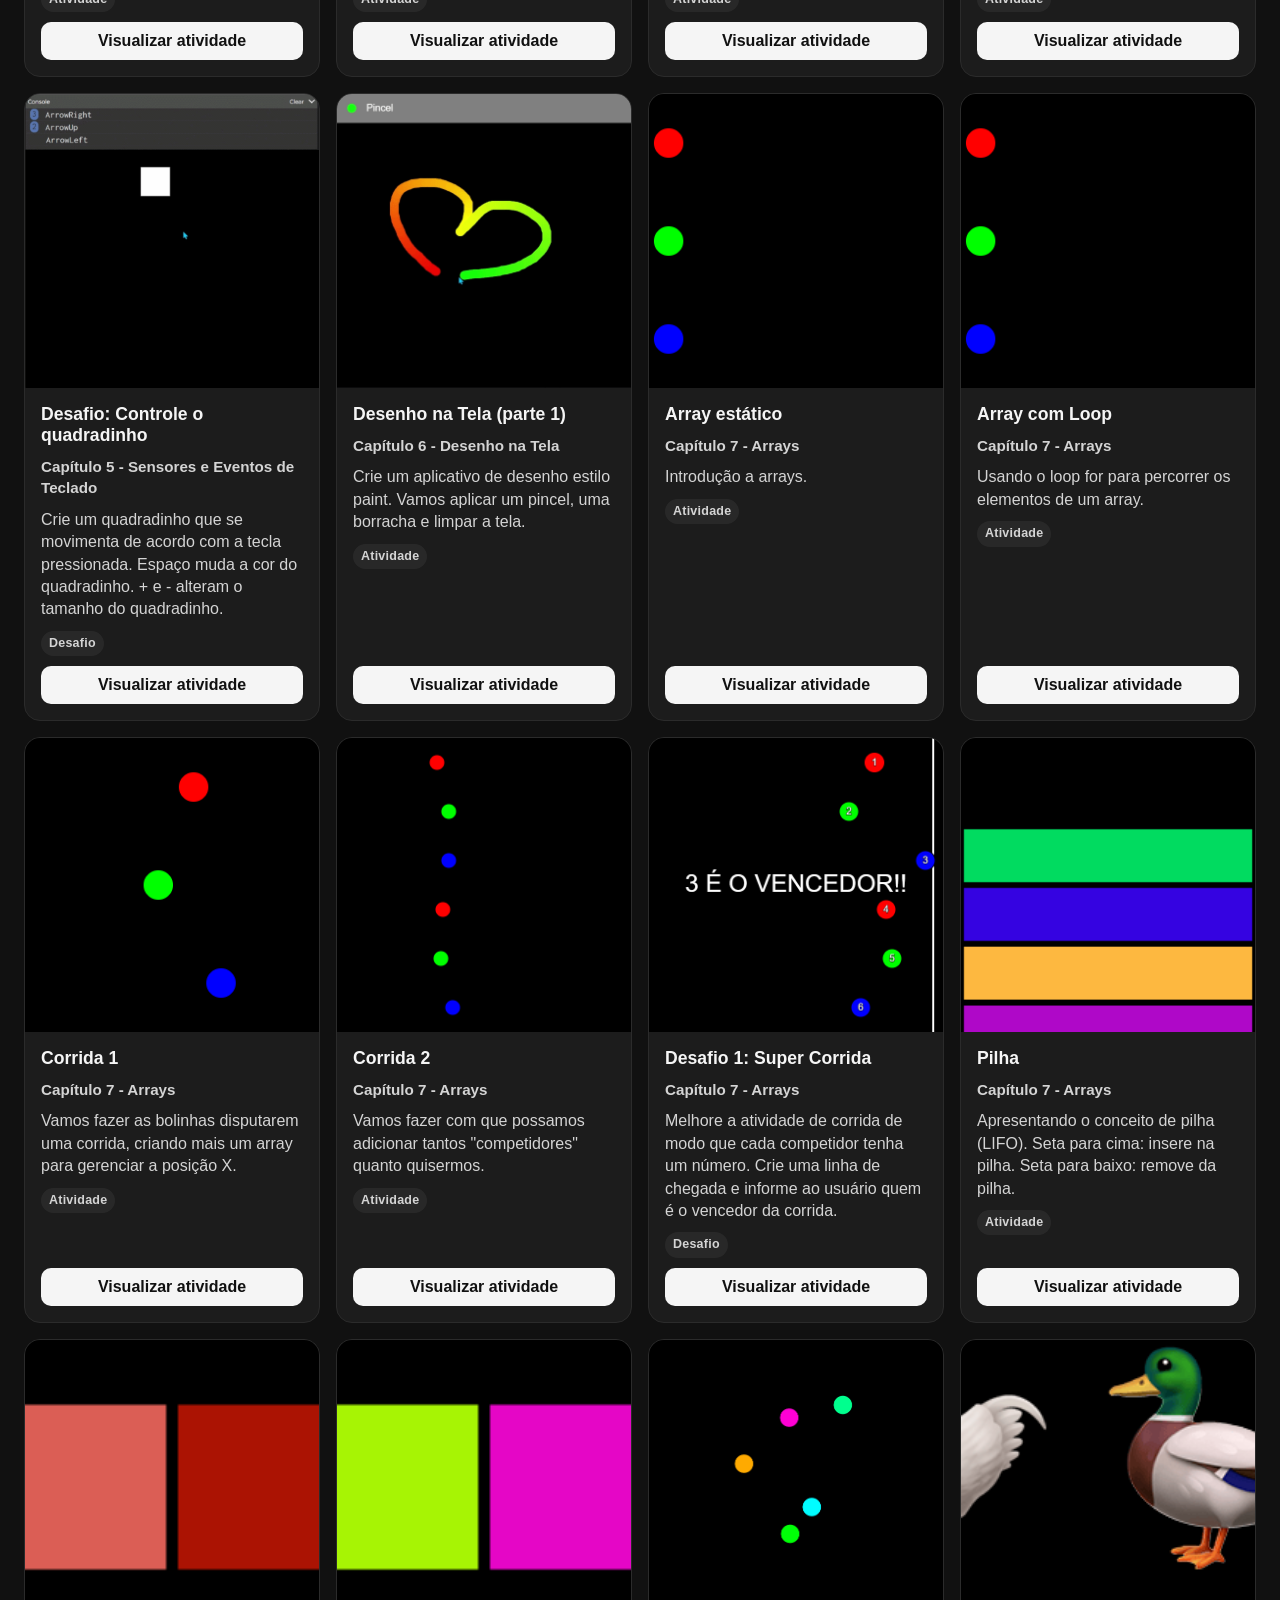
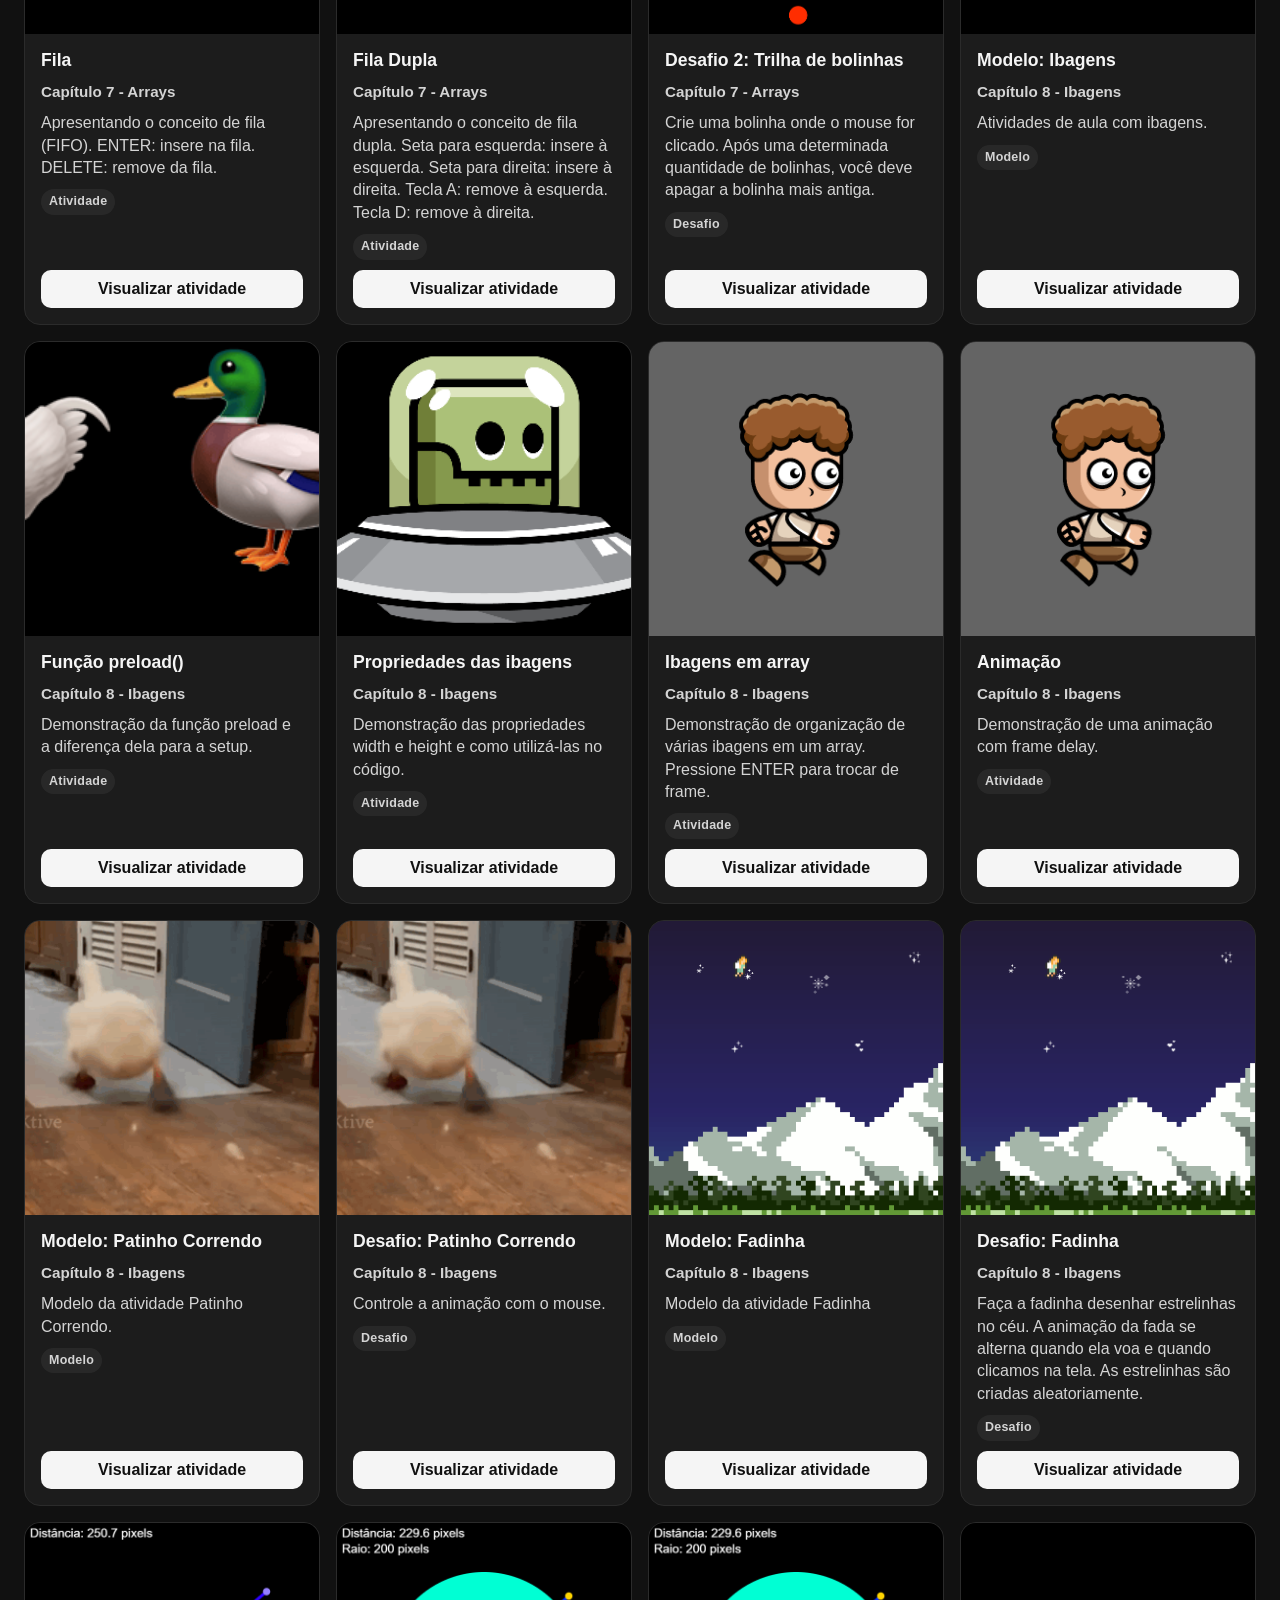
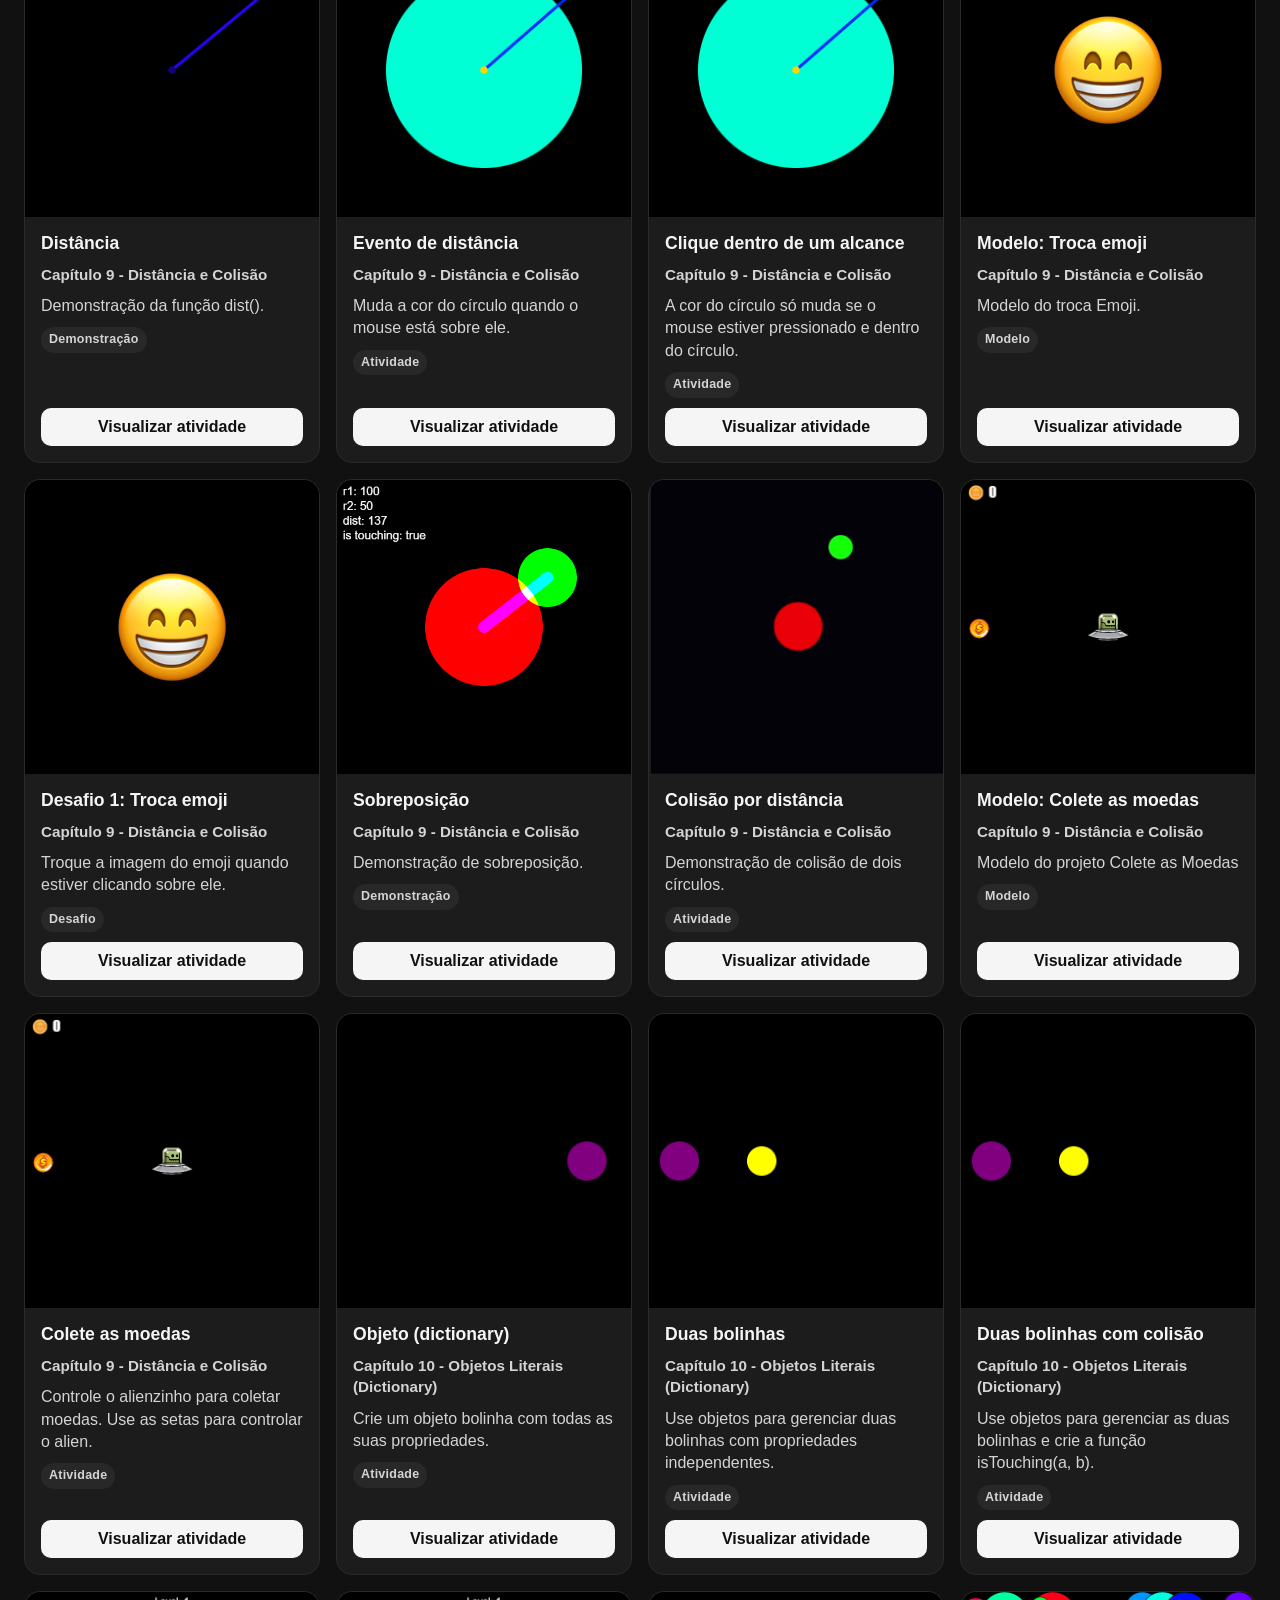
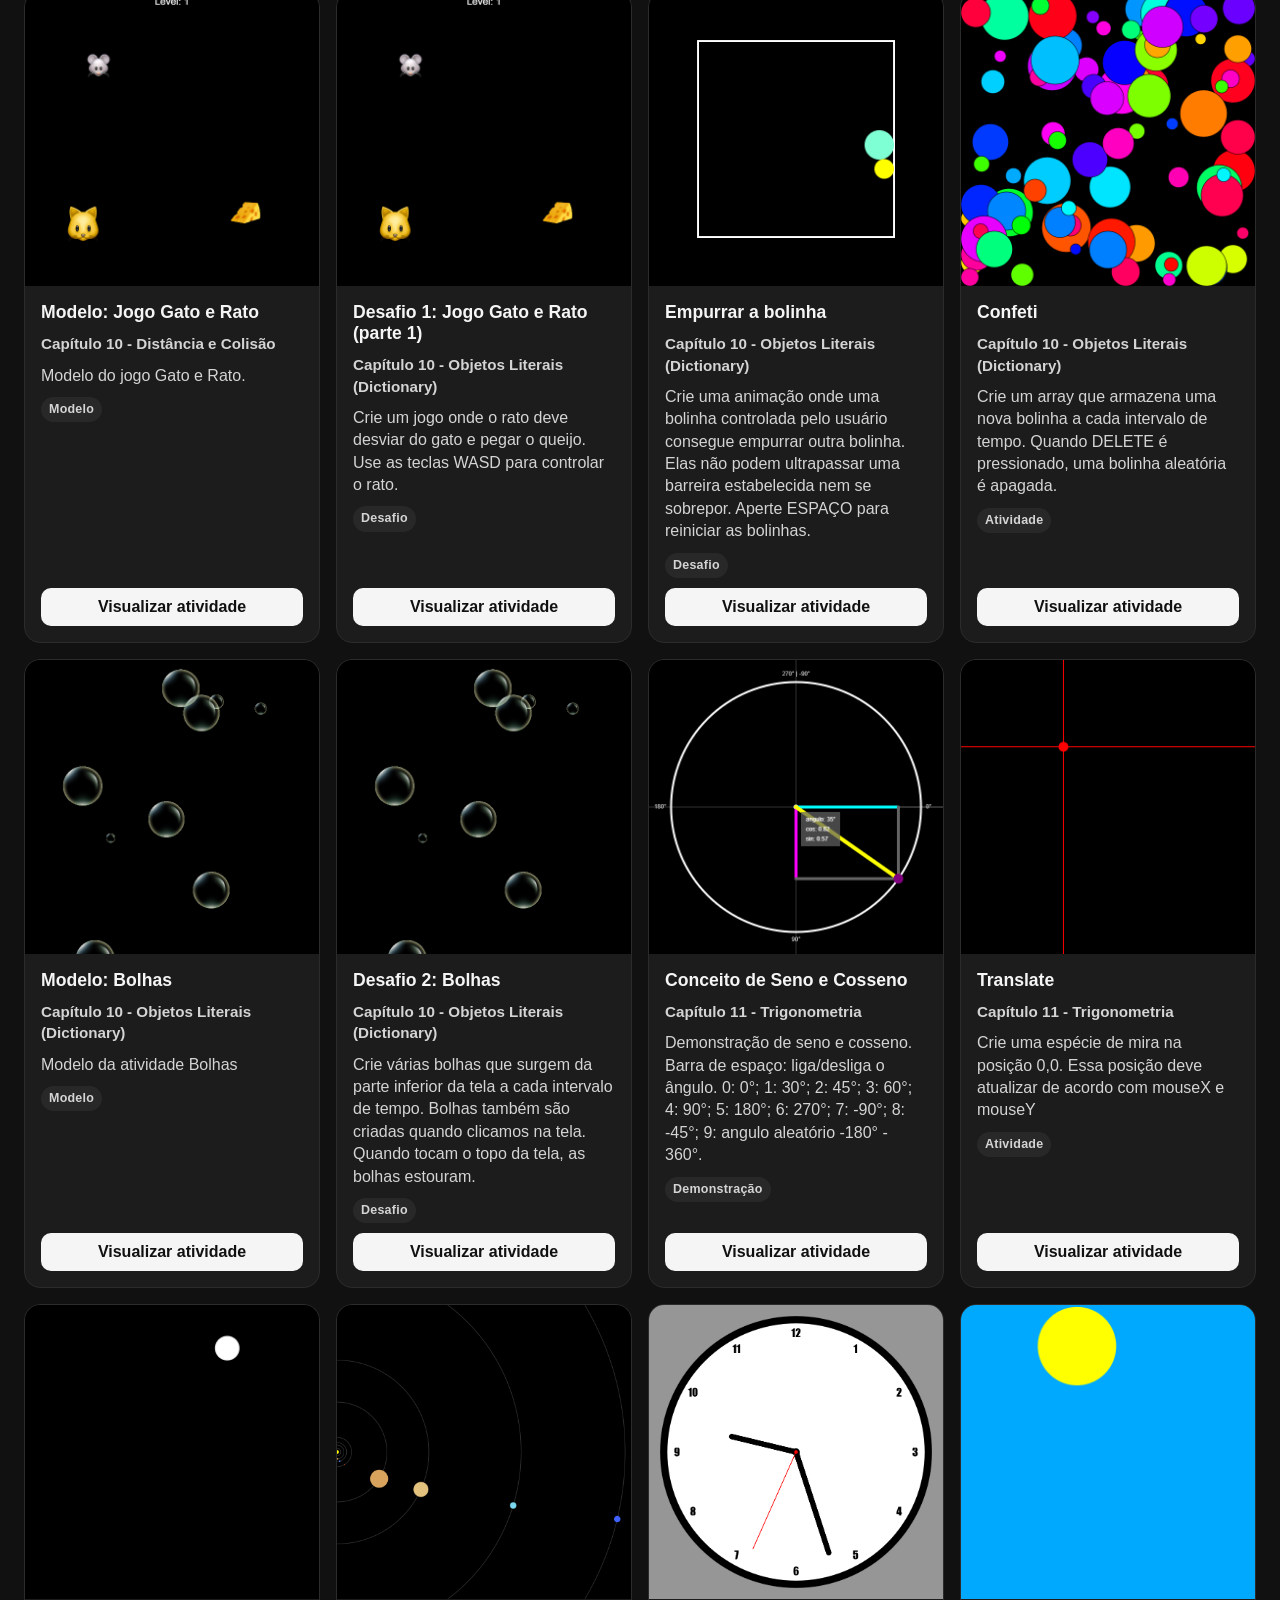
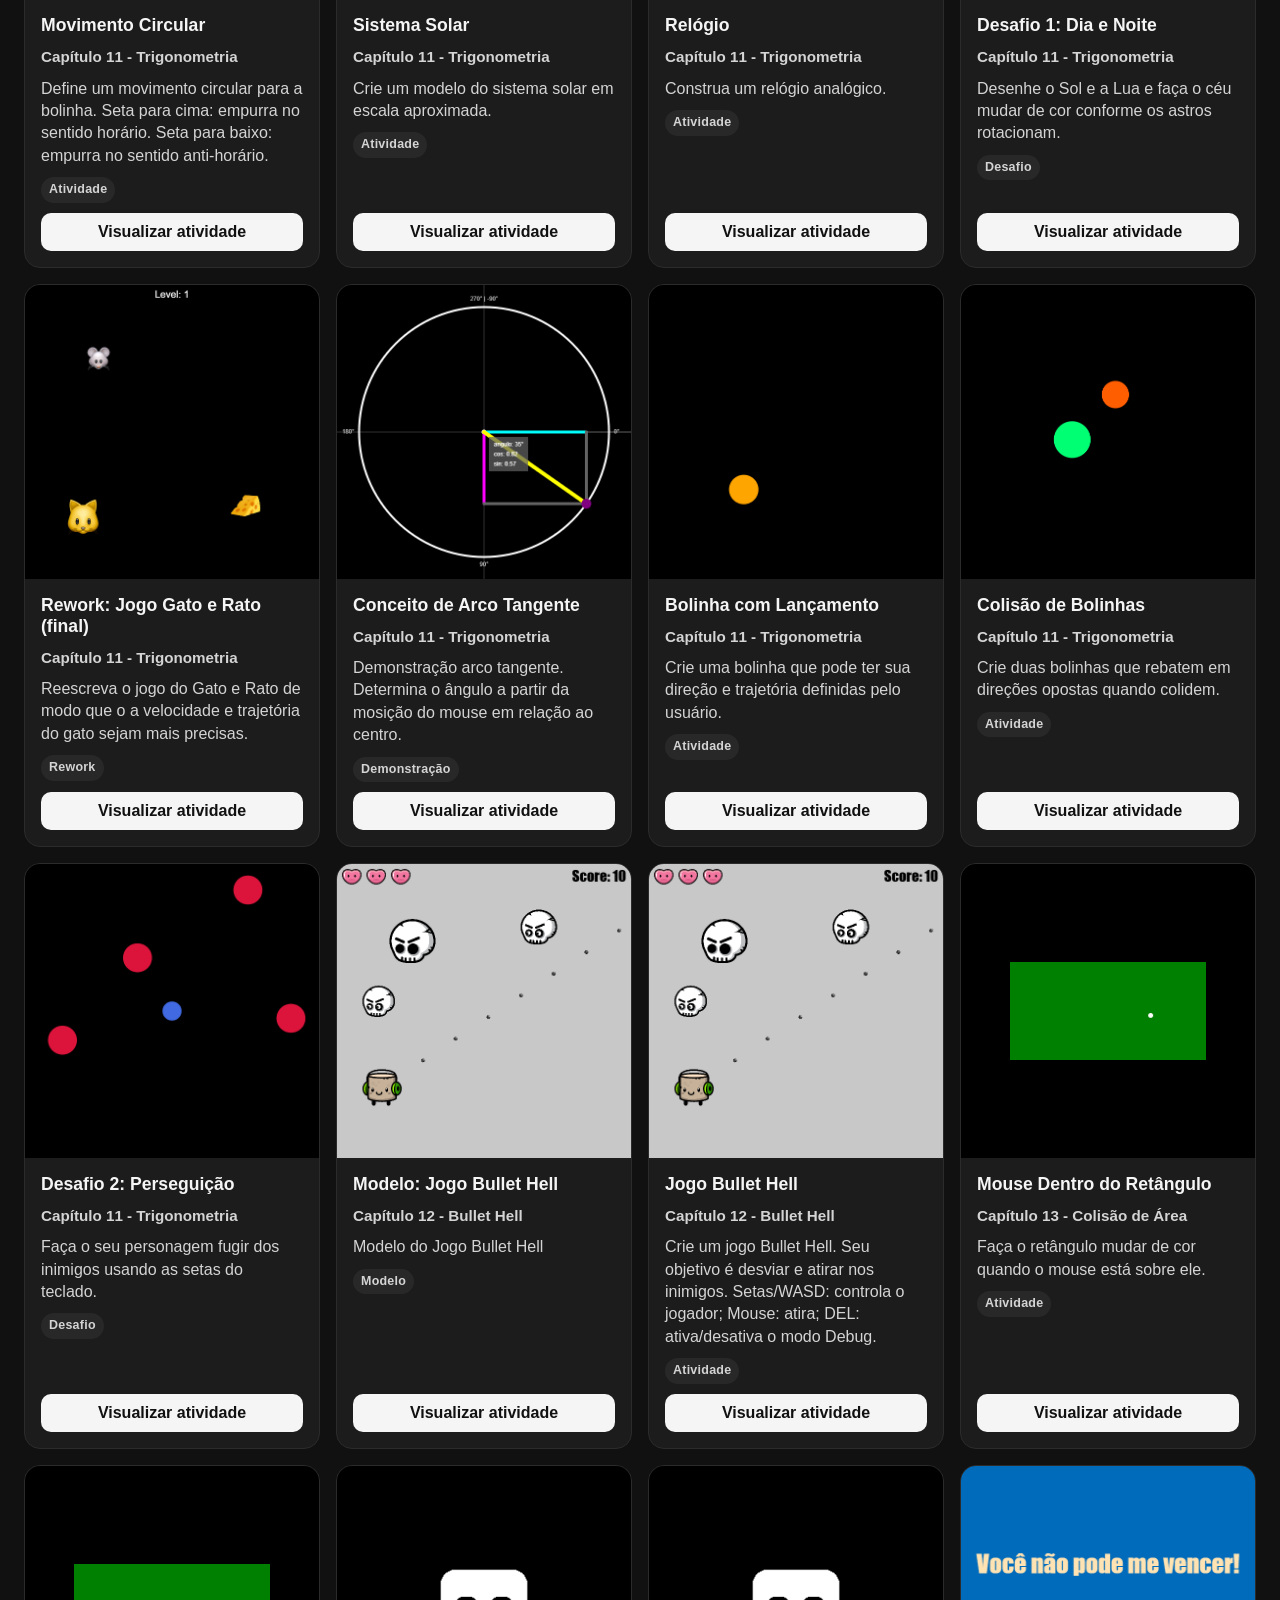
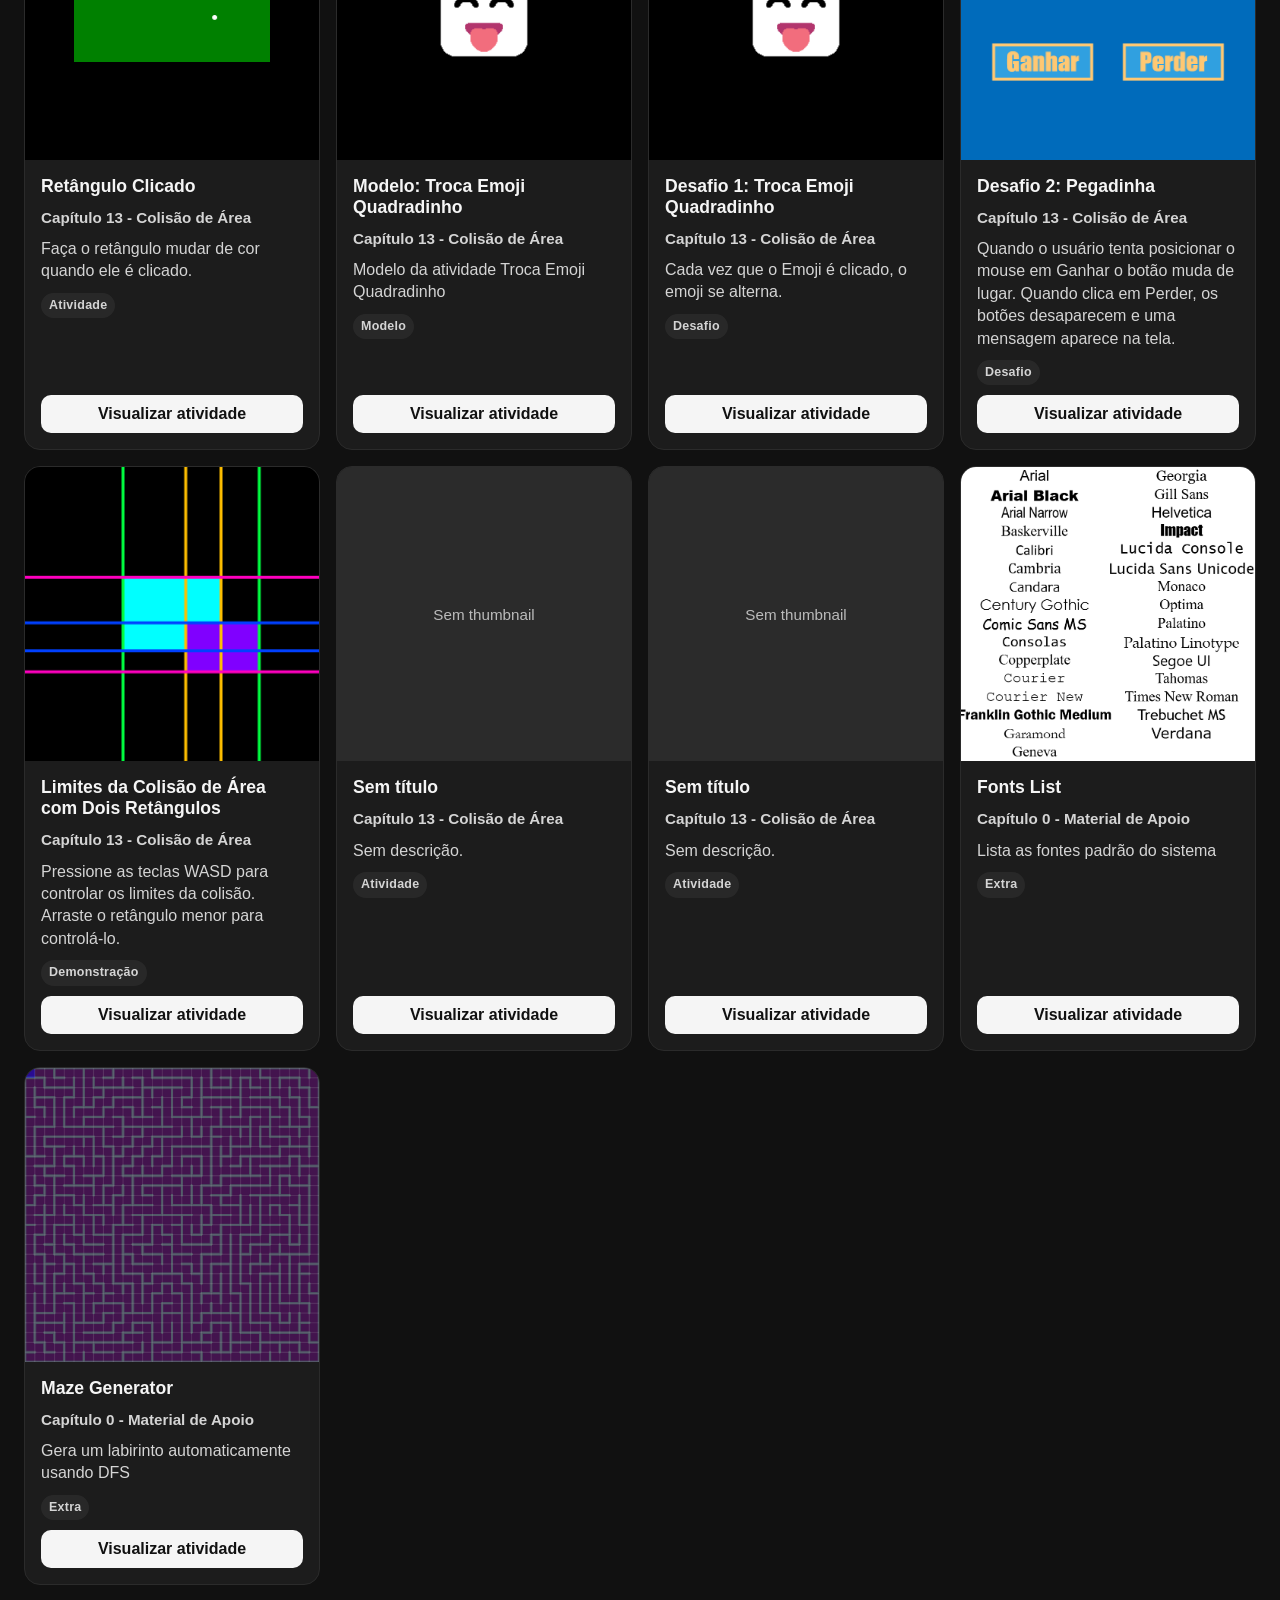
==== commit dfc01399: "modified:   app.js 	modified:   index.html 	modified:   projects.json 	new file:   thumbs/fonts.png " ====
--- a/index.html
+++ b/index.html
@@ -69,6 +69,16 @@
               <span>Rework</span>
             </label>
 
+            <label class="checkbox-option">
+              <input
+                type="checkbox"
+                name="type-filter"
+                value="extra"
+                checked
+              />
+              <span>Extra</span>
+            </label>
+
             <div class="filter-actions">
               <button id="check-all-types">Marcar todos</button>
               <button id="uncheck-all-types">Desmarcar todos</button>
